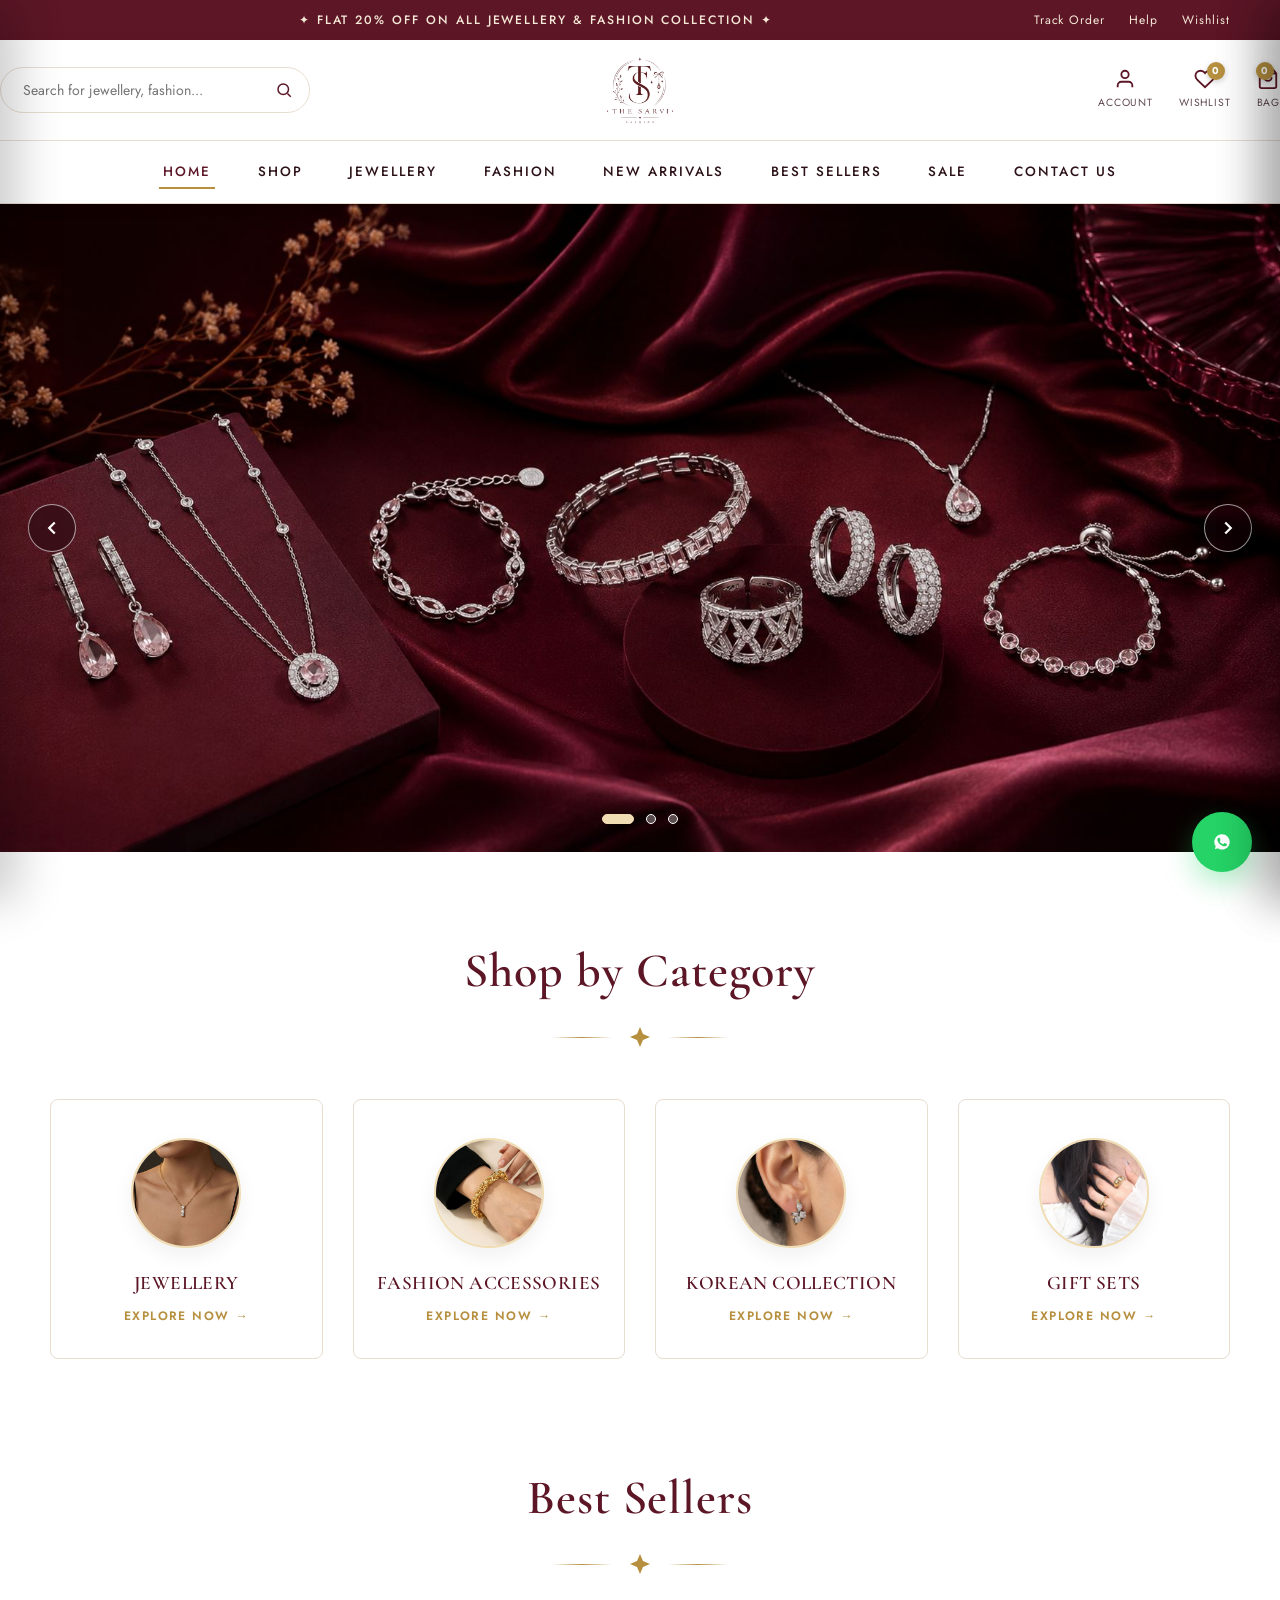
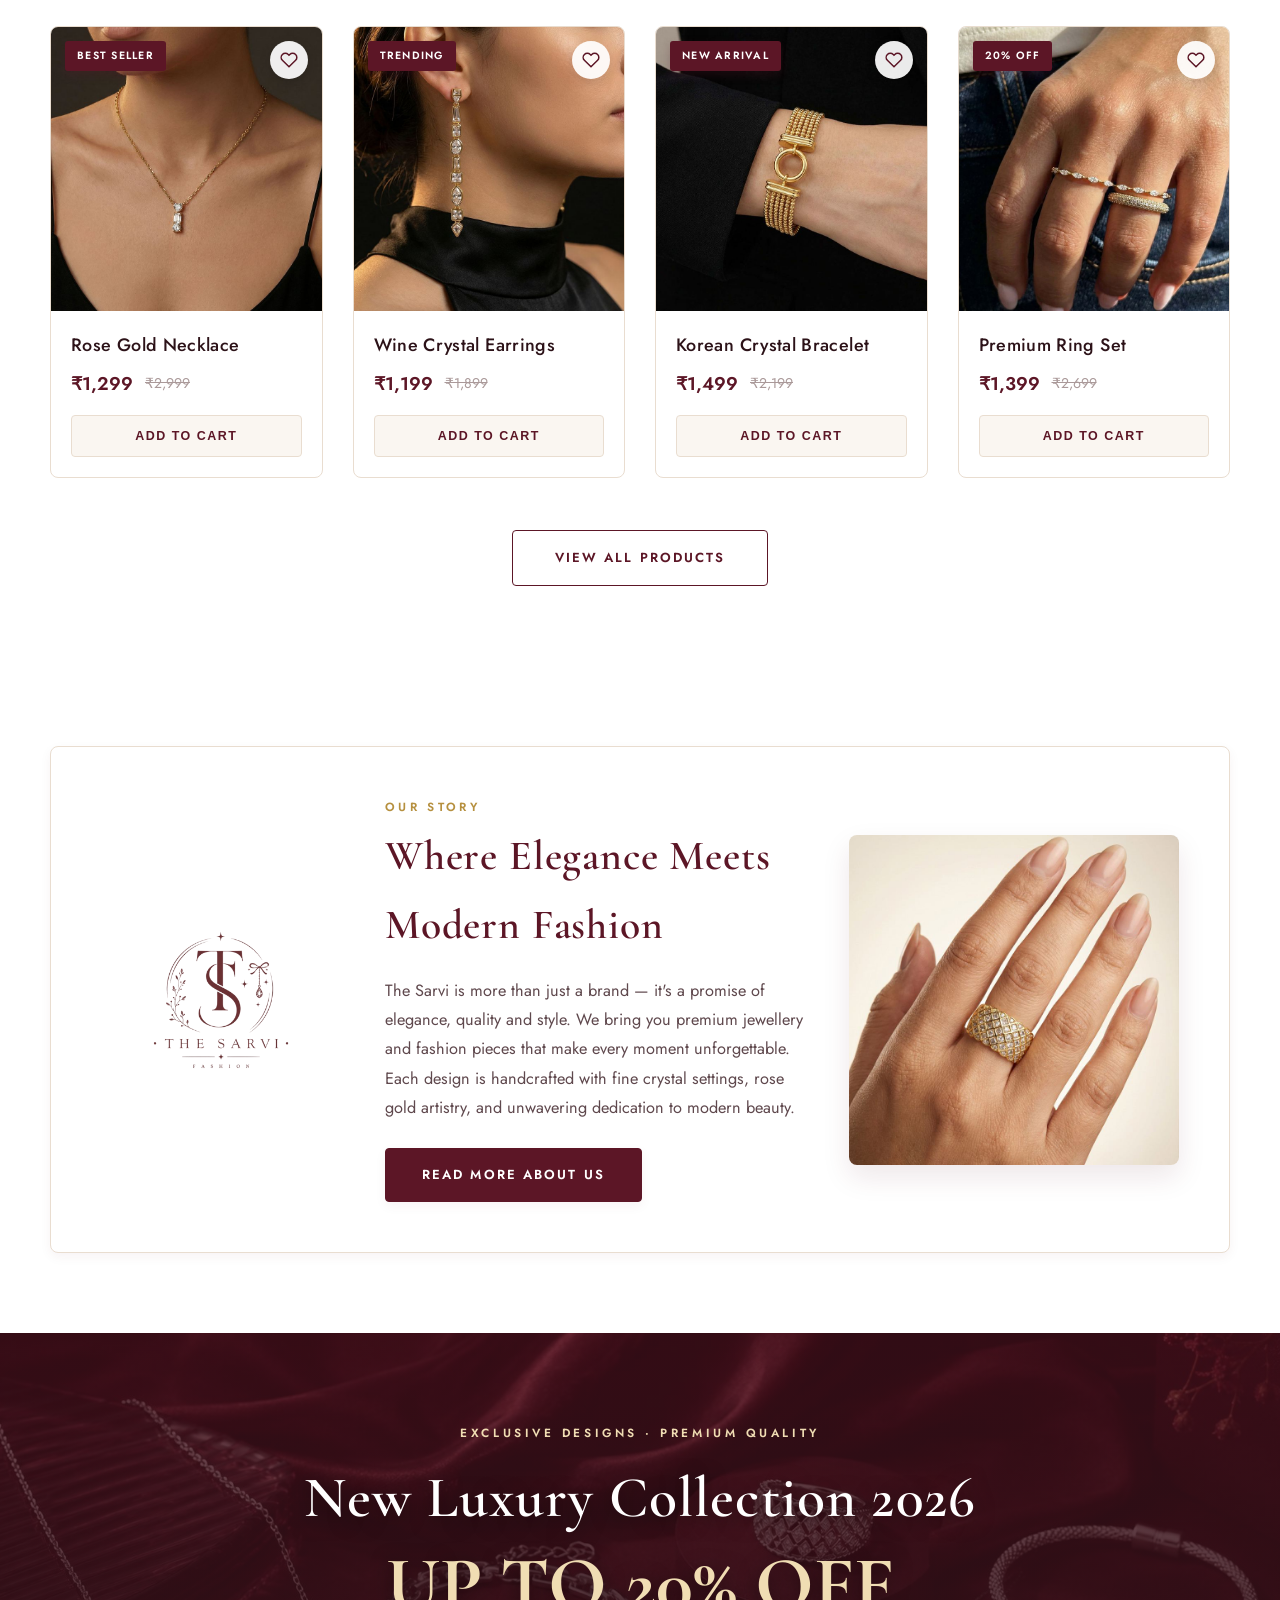
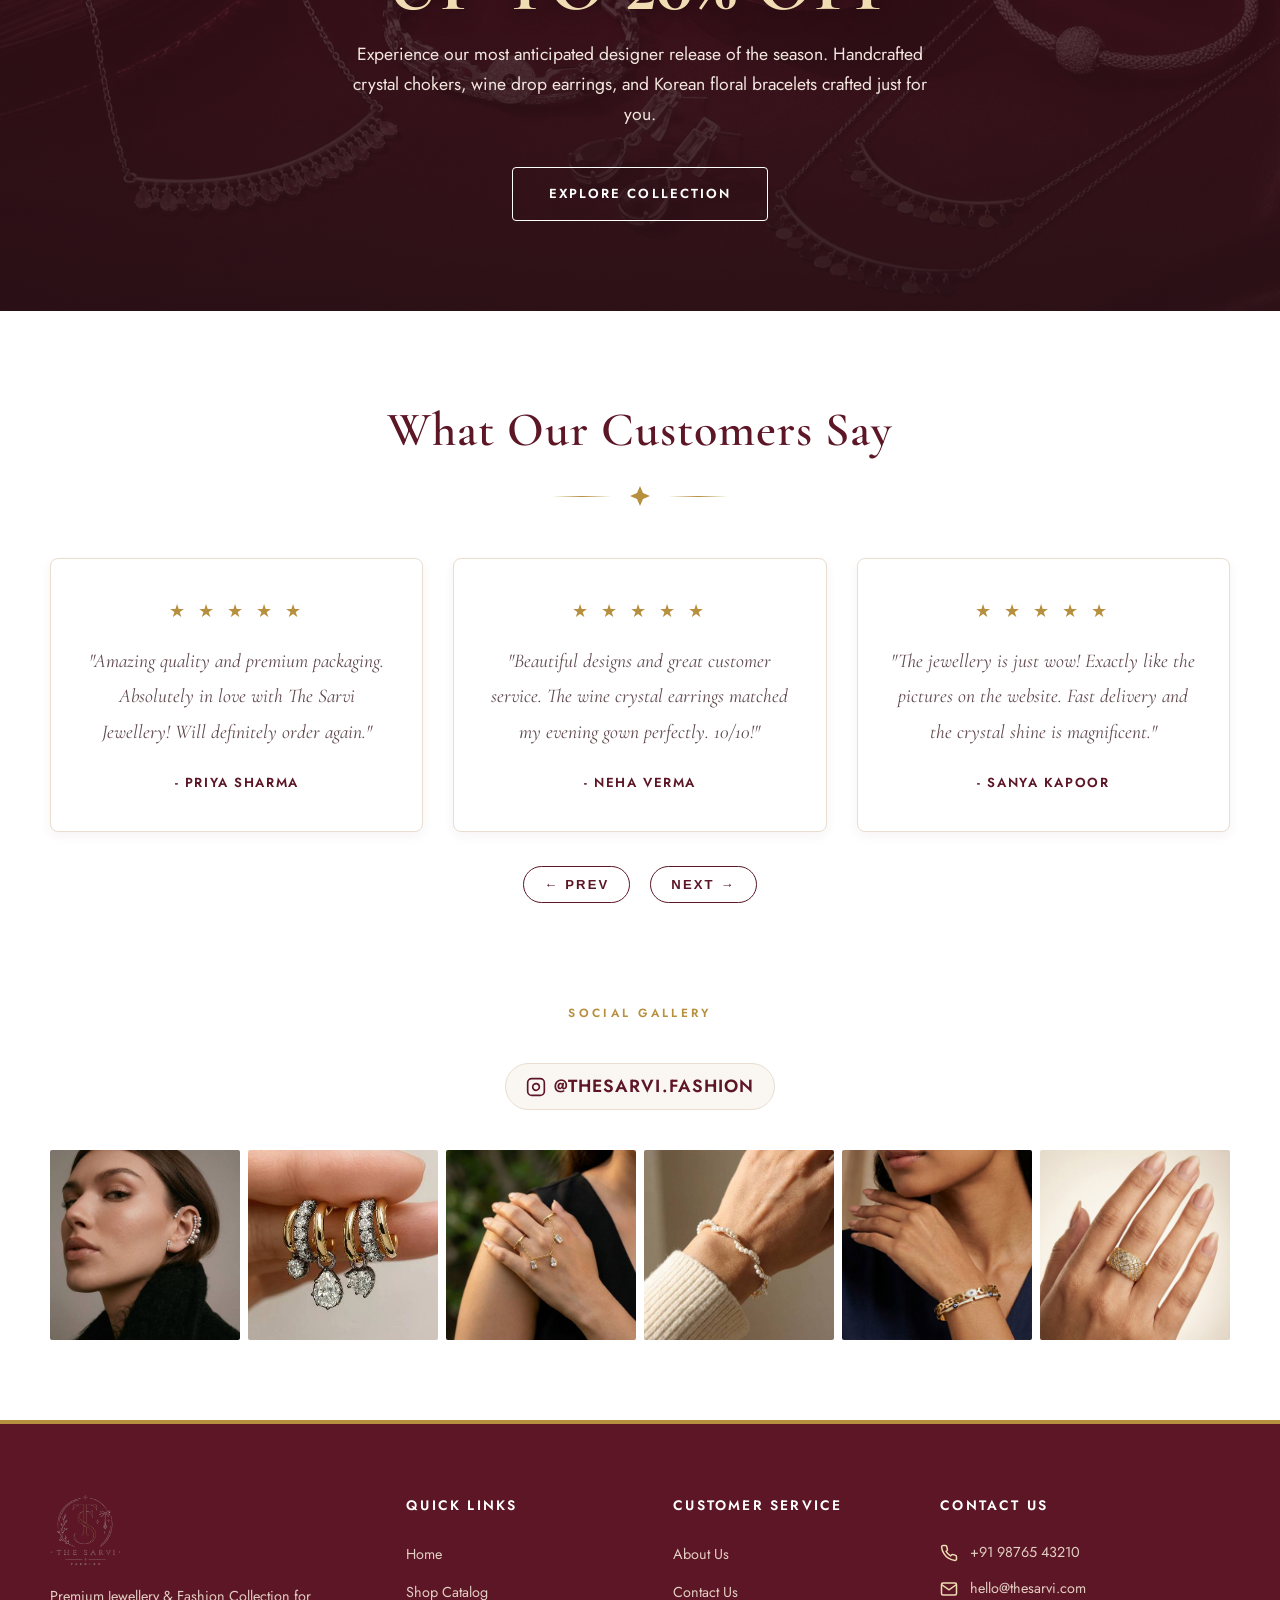
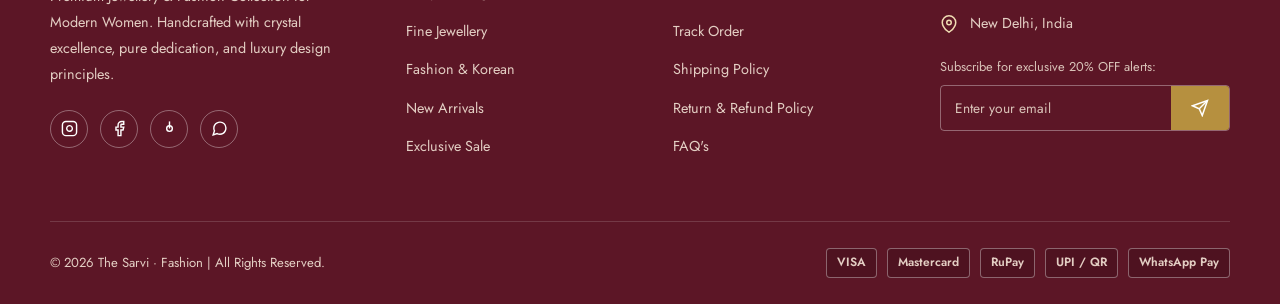
==== index.html @ d884e145 "Complete UI Design for The Sarvi" ====
<!DOCTYPE html>
<html lang="en">
<head>
    <meta charset="UTF-8">
    <meta name="viewport" content="width=device-width, initial-scale=1.0">
    <title>The Sarvi Fashion | Premium Jewellery &amp; Fashion Collection</title>
    <meta name="description" content="Discover The Sarvi's timeless collection of premium jewellery, Korean accessories, crystal earrings, and luxury fashion sets for modern women.">
    <!-- Google Fonts -->
    <link rel="preconnect" href="https://fonts.googleapis.com">
    <link rel="preconnect" href="https://fonts.gstatic.com" crossorigin>
    <link href="https://fonts.googleapis.com/css2?family=Cormorant+Garamond:ital,wght@0,400;0,500;0,600;0,700;1,500&family=Jost:wght@300;400;500;600;700&display=swap" rel="stylesheet">
    <!-- Core CSS -->
    <link rel="stylesheet" href="assets/css/style.css">
</head>
<body>

<!-- ===== Topbar ===== -->
<div class="topbar">
    <div class="container">
        <span class="topbar-msg">✦ Flat 20% Off on All Jewellery &amp; Fashion Collection ✦</span>
        <div class="topbar-links">
            <a href="contact.html">Track Order</a>
            <a href="contact.html">Help</a>
            <a href="javascript:void(0)" onclick="openWishlistDrawer()">Wishlist</a>
        </div>
    </div>
</div>

<!-- ===== Header ===== -->
<header class="site-header">
    <div class="container header-row">
        <!-- Search Box -->
        <div class="search-box">
            <input type="text" id="headerSearchInput" placeholder="Search for jewellery, fashion..." autocomplete="off">
            <button aria-label="search">
                <svg width="18" height="18" viewBox="0 0 24 24" fill="none" stroke="currentColor" stroke-width="2"><circle cx="11" cy="11" r="7"/><line x1="21" y1="21" x2="16.65" y2="16.65"/></svg>
            </button>
            <!-- Live Search Results Dropdown -->
            <div class="search-dropdown" id="searchDropdown"></div>
        </div>

        <!-- Brand Logo -->
        <a href="index.html" class="brand">
            <img src="assets/images/logo/brand-logo.png" alt="The Sarvi Fashion">
        </a>

        <!-- Header Actions -->
        <div class="header-actions">
            <a href="about.html" class="icon-link" title="My Account">
                <svg viewBox="0 0 24 24" fill="none" stroke="currentColor" stroke-width="2"><path d="M20 21v-2a4 4 0 0 0-4-4H8a4 4 0 0 0-4 4v2"/><circle cx="12" cy="7" r="4"/></svg>
                <span>Account</span>
            </a>
            <div class="icon-link" onclick="openWishlistDrawer()" title="View Wishlist">
                <svg viewBox="0 0 24 24" fill="none" stroke="currentColor" stroke-width="2"><path d="M20.8 4.6a5.5 5.5 0 0 0-7.8 0L12 5.6l-1-1a5.5 5.5 0 1 0-7.8 7.8l1 1L12 21l7.8-7.6 1-1a5.5 5.5 0 0 0 0-7.8z"/></svg>
                <span>Wishlist</span>
                <div class="badge" id="wishBadge">0</div>
            </div>
            <div class="icon-link" onclick="openCartDrawer()" title="View Shopping Bag">
                <svg viewBox="0 0 24 24" fill="none" stroke="currentColor" stroke-width="2"><path d="M6 2L3 6v14a2 2 0 0 0 2 2h14a2 2 0 0 0 2-2V6l-3-4z"/><line x1="3" y1="6" x2="21" y2="6"/><path d="M16 10a4 4 0 0 1-8 0"/></svg>
                <span>Bag</span>
                <div class="badge" id="cartBadge">0</div>
            </div>
            <button class="burger" id="burgerBtn" aria-label="Open Navigation">
                <span></span>
                <span></span>
                <span></span>
            </button>
        </div>
    </div>

    <!-- Main Navigation Bar (Clean Single-Pointer Links, No Dropdowns) -->
    <nav class="main-nav" id="mainNav">
        <div class="container">
            <a href="index.html" class="active">HOME</a>
            <a href="shop.html">SHOP</a>
            <a href="jewellery.html">JEWELLERY</a>
            <a href="fashion.html">FASHION</a>
            <a href="shop.html?badge=New">NEW ARRIVALS</a>
            <a href="#bestsellers">BEST SELLERS</a>
            <a href="shop.html?badge=Sale">SALE</a>
            <a href="contact.html">CONTACT US</a>
        </div>
    </nav>
</header>

<!-- ===== Hero Slider Section (100% Full Viewport Width Edge-to-Edge) ===== -->
<section class="hero full-width-section" id="heroSlider">
    <!-- Slide 1 -->
    <div class="hero-slide is-active" data-slide="0">
        <img src="assets/images/hero/hero-slide-1.jpg" alt="Timeless Elegance Collection">
    </div>
    <!-- Slide 2 -->
    <div class="hero-slide" data-slide="1">
        <img src="assets/images/hero/hero-slide-2.jpg" alt="New Luxury Jewellery 2026">
    </div>
    <!-- Slide 3 -->
    <div class="hero-slide" data-slide="2">
        <img src="assets/images/hero/hero-slide-3.jpg" alt="Flat 20% Off Festive Sale">
    </div>

    <!-- Dots Navigation -->
    <div class="hero-dots">
        <button aria-label="slide 1" class="is-active"></button>
        <button aria-label="slide 2"></button>
        <button aria-label="slide 3"></button>
    </div>

    <!-- Left / Right Arrows -->
    <div class="hero-arrows">
        <button id="heroPrev" aria-label="Previous Slide">
            <svg viewBox="0 0 24 24" fill="none" stroke="currentColor" stroke-width="2.5"><polyline points="15 18 9 12 15 6"/></svg>
        </button>
        <button id="heroNext" aria-label="Next Slide">
            <svg viewBox="0 0 24 24" fill="none" stroke="currentColor" stroke-width="2.5"><polyline points="9 18 15 12 9 6"/></svg>
        </button>
    </div>
</section>

<!-- ===== Shop by Category ===== -->
<section class="section" id="categories">
    <div class="container">
        <div class="section-head">
            <h2>Shop by Category</h2>
            <div class="divider-flourish">
                <span></span>
                <svg viewBox="0 0 24 24"><path d="M12 2L15 9L22 12L15 15L12 22L9 15L2 12L9 9L12 2Z"/></svg>
                <span></span>
            </div>
        </div>

        <div class="cat-grid">
            <a href="jewellery.html" class="cat-card">
                <div class="cat-icon"><img src="assets/images/categories/cat-jewellery.jpg" alt="Jewellery"></div>
                <h4>JEWELLERY</h4>
                <span>Explore Now &rarr;</span>
            </a>
            <a href="fashion.html" class="cat-card">
                <div class="cat-icon"><img src="assets/images/categories/cat-fashion.jpg" alt="Fashion Accessories"></div>
                <h4>FASHION ACCESSORIES</h4>
                <span>Explore Now &rarr;</span>
            </a>
            <a href="shop.html?category=korean" class="cat-card">
                <div class="cat-icon"><img src="assets/images/categories/cat-korean.jpg" alt="Korean Collection"></div>
                <h4>KOREAN COLLECTION</h4>
                <span>Explore Now &rarr;</span>
            </a>
            <a href="shop.html?category=giftsets" class="cat-card">
                <div class="cat-icon"><img src="assets/images/categories/cat-giftsets.jpg" alt="Gift Sets"></div>
                <h4>GIFT SETS</h4>
                <span>Explore Now &rarr;</span>
            </a>
        </div>
    </div>
</section>

<!-- ===== Best Sellers ===== -->
<section class="section" id="bestsellers" style="padding-top: 20px;">
    <div class="container">
        <div class="section-head">
            <h2>Best Sellers</h2>
            <div class="divider-flourish">
                <span></span>
                <svg viewBox="0 0 24 24"><path d="M12 2L15 9L22 12L15 15L12 22L9 15L2 12L9 9L12 2Z"/></svg>
                <span></span>
            </div>
        </div>

        <!-- Dynamic Product Grid loaded from products.js -->
        <div class="prod-grid" id="bestSellersGrid"></div>

        <div class="view-all-wrap">
            <a href="shop.html" class="btn btn-outline" style="padding: 16px 42px;">VIEW ALL PRODUCTS</a>
        </div>
    </div>
</section>

<!-- ===== Our Story Section ===== -->
<section class="section" id="story" style="background: var(--cream);">
    <div class="container">
        <div class="story-grid">
            <div class="story-logo">
                <img src="assets/images/logo/brand-logo.png" alt="TS The Sarvi Monogram">
            </div>
            <div class="story-content">
                <span class="eyebrow">Our Story</span>
                <h3>Where Elegance Meets Modern Fashion</h3>
                <p>
                    The Sarvi is more than just a brand &mdash; it's a promise of elegance, quality and style. We bring you premium jewellery and fashion pieces that make every moment unforgettable. Each design is handcrafted with fine crystal settings, rose gold artistry, and unwavering dedication to modern beauty.
                </p>
                <a href="about.html" class="btn btn-fill">READ MORE ABOUT US</a>
            </div>
            <div class="story-photo">
                <img src="assets/images/products/prod-pearl-drop-earrings.jpg" alt="Jewellery Craftsmanship">
            </div>
        </div>
    </div>
</section>

<!-- ===== Single Luxury Promo Banner (Full Viewport Width Edge-to-Edge) ===== -->
<section class="full-width-section promo-banner">
    <img class="bg-img" src="assets/images/banners/promo-luxury-banner.jpg" alt="Luxury Collection 2026 Banner">
    <div class="promo-content">
        <span class="eyebrow">EXCLUSIVE DESIGNS · PREMIUM QUALITY</span>
        <h2>New Luxury Collection 2026</h2>
        <div class="promo-off">UP TO 20% OFF</div>
        <p>Experience our most anticipated designer release of the season. Handcrafted crystal chokers, wine drop earrings, and Korean floral bracelets crafted just for you.</p>
        <a href="shop.html?badge=Luxury" class="btn btn-outline-white" style="margin-top:10px;">EXPLORE COLLECTION</a>
    </div>
</section>

<!-- ===== What Our Customers Say ===== -->
<section class="section" id="testimonials">
    <div class="container">
        <div class="section-head">
            <h2>What Our Customers Say</h2>
            <div class="divider-flourish">
                <span></span>
                <svg viewBox="0 0 24 24"><path d="M12 2L15 9L22 12L15 15L12 22L9 15L2 12L9 9L12 2Z"/></svg>
                <span></span>
            </div>
        </div>

        <div class="test-grid" id="testimonialCarousel">
            <div class="test-card">
                <div>
                    <div class="stars">&starf; &starf; &starf; &starf; &starf;</div>
                    <p>"Amazing quality and premium packaging. Absolutely in love with The Sarvi Jewellery! Will definitely order again."</p>
                </div>
                <span>- Priya Sharma</span>
            </div>
            <div class="test-card">
                <div>
                    <div class="stars">&starf; &starf; &starf; &starf; &starf;</div>
                    <p>"Beautiful designs and great customer service. The wine crystal earrings matched my evening gown perfectly. 10/10!"</p>
                </div>
                <span>- Neha Verma</span>
            </div>
            <div class="test-card">
                <div>
                    <div class="stars">&starf; &starf; &starf; &starf; &starf;</div>
                    <p>"The jewellery is just wow! Exactly like the pictures on the website. Fast delivery and the crystal shine is magnificent."</p>
                </div>
                <span>- Sanya Kapoor</span>
            </div>
        </div>

        <div style="display:flex; justify-content:center; gap:20px; margin-top:34px;">
            <button id="testPrev" class="btn btn-outline" style="padding:10px 20px; border-radius:50px;">&larr; Prev</button>
            <button id="testNext" class="btn btn-outline" style="padding:10px 20px; border-radius:50px;">Next &rarr;</button>
        </div>
    </div>
</section>

<!-- ===== Follow Us On Instagram ===== -->
<section class="section" id="instagram" style="padding-top:20px;">
    <div class="container">
        <div class="insta-head">
            <span class="eyebrow">SOCIAL GALLERY</span>
            <br>
            <a href="https://www.instagram.com/thesarvifashion?igsh=MXRlanlid2h0bGUwcg==" target="_blank" rel="noopener" class="insta-handle">
                <svg width="20" height="20" viewBox="0 0 24 24" fill="none" stroke="currentColor" stroke-width="2"><rect x="2" y="2" width="20" height="20" rx="5" ry="5"/><path d="M16 11.37A4 4 0 1 1 12.63 8 4 4 0 0 1 16 11.37z"/><line x1="17.5" y1="6.5" x2="17.51" y2="6.5"/></svg>
                @THESARVI.FASHION
            </a>
        </div>

        <div class="insta-grid">
            <a href="https://www.instagram.com/thesarvifashion" target="_blank" rel="noopener">
                <img src="assets/images/instagram/insta-1.jpg" alt="Instagram Post 1">
                <span class="insta-ico"><svg viewBox="0 0 24 24" fill="none" stroke="currentColor" stroke-width="2"><rect x="2" y="2" width="20" height="20" rx="5"/><circle cx="12" cy="12" r="4"/></svg></span>
            </a>
            <a href="https://www.instagram.com/thesarvifashion" target="_blank" rel="noopener">
                <img src="assets/images/instagram/insta-2.jpg" alt="Instagram Post 2">
                <span class="insta-ico"><svg viewBox="0 0 24 24" fill="none" stroke="currentColor" stroke-width="2"><rect x="2" y="2" width="20" height="20" rx="5"/><circle cx="12" cy="12" r="4"/></svg></span>
            </a>
            <a href="https://www.instagram.com/thesarvifashion" target="_blank" rel="noopener">
                <img src="assets/images/instagram/insta-3.jpg" alt="Instagram Post 3">
                <span class="insta-ico"><svg viewBox="0 0 24 24" fill="none" stroke="currentColor" stroke-width="2"><rect x="2" y="2" width="20" height="20" rx="5"/><circle cx="12" cy="12" r="4"/></svg></span>
            </a>
            <a href="https://www.instagram.com/thesarvifashion" target="_blank" rel="noopener">
                <img src="assets/images/instagram/insta-4.jpg" alt="Instagram Post 4">
                <span class="insta-ico"><svg viewBox="0 0 24 24" fill="none" stroke="currentColor" stroke-width="2"><rect x="2" y="2" width="20" height="20" rx="5"/><circle cx="12" cy="12" r="4"/></svg></span>
            </a>
            <a href="https://www.instagram.com/thesarvifashion" target="_blank" rel="noopener">
                <img src="assets/images/instagram/insta-5.jpg" alt="Instagram Post 5">
                <span class="insta-ico"><svg viewBox="0 0 24 24" fill="none" stroke="currentColor" stroke-width="2"><rect x="2" y="2" width="20" height="20" rx="5"/><circle cx="12" cy="12" r="4"/></svg></span>
            </a>
            <a href="https://www.instagram.com/thesarvifashion" target="_blank" rel="noopener">
                <img src="assets/images/instagram/insta-6.jpg" alt="Instagram Post 6">
                <span class="insta-ico"><svg viewBox="0 0 24 24" fill="none" stroke="currentColor" stroke-width="2"><rect x="2" y="2" width="20" height="20" rx="5"/><circle cx="12" cy="12" r="4"/></svg></span>
            </a>
        </div>
    </div>
</section>

<!-- ===== Footer ===== -->
<footer id="footer">
    <div class="container">
        <div class="foot-grid">
            <!-- Col 1: Brand Info -->
            <div class="foot-brand">
                <img src="assets/images/logo/footer-logo.png" alt="The Sarvi Fashion">
                <p>Premium Jewellery &amp; Fashion Collection for Modern Women. Handcrafted with crystal excellence, pure dedication, and luxury design principles.</p>
                <div class="foot-social">
                    <a href="https://www.instagram.com/thesarvifashion" target="_blank" rel="noopener" aria-label="Instagram">
                        <svg viewBox="0 0 24 24" fill="none" stroke="currentColor" stroke-width="2"><rect x="2" y="2" width="20" height="20" rx="5"/><path d="M16 11.37A4 4 0 1 1 12.63 8 4 4 0 0 1 16 11.37z"/><line x1="17.5" y1="6.5" x2="17.51" y2="6.5"/></svg>
                    </a>
                    <a href="#" target="_blank" rel="noopener" aria-label="Facebook">
                        <svg viewBox="0 0 24 24" fill="none" stroke="currentColor" stroke-width="2"><path d="M18 2h-3a5 5 0 0 0-5 5v3H7v4h3v8h4v-8h3l1-4h-4V7a1 1 0 0 1 1-1h3z"/></svg>
                    </a>
                    <a href="#" target="_blank" rel="noopener" aria-label="Pinterest">
                        <svg viewBox="0 0 24 24" fill="none" stroke="currentColor" stroke-width="2"><path d="M8 12a4 4 0 1 0 8 0 4 4 0 1 0-8 0"/><line x1="12" y1="2" x2="12" y2="12"/></svg>
                    </a>
                    <a href="https://api.whatsapp.com/send?phone=919876543210" target="_blank" rel="noopener" aria-label="WhatsApp">
                        <svg viewBox="0 0 24 24" fill="none" stroke="currentColor" stroke-width="2"><path d="M21 11.5a8.38 8.38 0 0 1-.9 3.8 8.5 8.5 0 0 1-7.6 4.7 8.38 8.38 0 0 1-3.8-.9L3 21l1.9-5.7a8.38 8.38 0 0 1-.9-3.8 8.5 8.5 0 0 1 4.7-7.6 8.38 8.38 0 0 1 3.8-.9h.5a8.48 8.48 0 0 1 8 8v.5z"/></svg>
                    </a>
                </div>
            </div>

            <!-- Col 2: Quick Links -->
            <div>
                <h5>QUICK LINKS</h5>
                <ul>
                    <li><a href="index.html">Home</a></li>
                    <li><a href="shop.html">Shop Catalog</a></li>
                    <li><a href="jewellery.html">Fine Jewellery</a></li>
                    <li><a href="fashion.html">Fashion &amp; Korean</a></li>
                    <li><a href="shop.html?badge=New">New Arrivals</a></li>
                    <li><a href="shop.html?badge=Sale">Exclusive Sale</a></li>
                </ul>
            </div>

            <!-- Col 3: Customer Service -->
            <div>
                <h5>CUSTOMER SERVICE</h5>
                <ul>
                    <li><a href="about.html">About Us</a></li>
                    <li><a href="contact.html">Contact Us</a></li>
                    <li><a href="contact.html#track">Track Order</a></li>
                    <li><a href="contact.html#shipping">Shipping Policy</a></li>
                    <li><a href="contact.html#returns">Return &amp; Refund Policy</a></li>
                    <li><a href="contact.html#faq">FAQ's</a></li>
                </ul>
            </div>

            <!-- Col 4: Contact Us & Newsletter -->
            <div>
                <h5>CONTACT US</h5>
                <ul class="foot-contact">
                    <li>
                        <svg viewBox="0 0 24 24" fill="none" stroke="currentColor" stroke-width="2"><path d="M22 16.92v3a2 2 0 0 1-2.18 2 19.79 19.79 0 0 1-8.63-3.07 19.5 19.5 0 0 1-6-6 19.79 19.79 0 0 1-3.07-8.67A2 2 0 0 1 4.11 2h3a2 2 0 0 1 2 1.72 12.84 12.84 0 0 0 .7 2.81 2 2 0 0 1-.45 2.11L8.09 9.91a16 16 0 0 0 6 6l1.27-1.27a2 2 0 0 1 2.11-.45 12.84 12.84 0 0 0 2.81.7A2 2 0 0 1 22 16.92z"/></svg>
                        <a href="tel:+919876543210">+91 98765 43210</a>
                    </li>
                    <li>
                        <svg viewBox="0 0 24 24" fill="none" stroke="currentColor" stroke-width="2"><path d="M4 4h16c1.1 0 2 .9 2 2v12c0 1.1-.9 2-2 2H4c-1.1 0-2-.9-2-2V6c0-1.1.9-2 2-2z"/><polyline points="22,6 12,13 2,6"/></svg>
                        <a href="mailto:hello@thesarvi.com">hello@thesarvi.com</a>
                    </li>
                    <li>
                        <svg viewBox="0 0 24 24" fill="none" stroke="currentColor" stroke-width="2"><path d="M21 10c0 7-9 13-9 13s-9-6-9-13a9 9 0 0 1 18 0z"/><circle cx="12" cy="10" r="3"/></svg>
                        <span>New Delhi, India</span>
                    </li>
                </ul>

                <div class="foot-news">
                    <p style="font-size:0.8rem; color:#d9c3b8; margin-bottom:8px;">Subscribe for exclusive 20% OFF alerts:</p>
                    <form onsubmit="event.preventDefault(); showToast('Thank you for subscribing! Check your email for welcome coupon.'); this.reset();">
                        <input type="email" placeholder="Enter your email" required>
                        <button type="submit" aria-label="Subscribe">
                            <svg viewBox="0 0 24 24" fill="none" stroke="currentColor" stroke-width="2"><line x1="22" y1="2" x2="11" y2="13"/><polygon points="22 2 15 22 11 13 2 9 22 2"/></svg>
                        </button>
                    </form>
                </div>
            </div>
        </div>

        <div class="foot-bottom">
            <div>&copy; 2026 The Sarvi · Fashion | All Rights Reserved.</div>
            <div class="pay-icons">
                <span>VISA</span>
                <span>Mastercard</span>
                <span>RuPay</span>
                <span>UPI / QR</span>
                <span>WhatsApp Pay</span>
            </div>
        </div>
    </div>
</footer>

<!-- ===== Floating WhatsApp Order Button ===== -->
<a href="https://api.whatsapp.com/send?phone=919876543210&text=Hello%20The%20Sarvi%20Fashion!%20I%20would%20like%20to%20inquire%20about%20your%20latest%20jewellery%20collection." target="_blank" rel="noopener" class="whatsapp-float" id="whatsappFloat" aria-label="Chat on WhatsApp">
    <svg viewBox="0 0 24 24"><path d="M12.031 6.172c-3.181 0-5.767 2.586-5.768 5.766-.001 1.298.38 2.27 1.019 3.287l-.582 2.128 2.182-.573c.978.58 1.911.928 3.145.929 3.178 0 5.767-2.587 5.768-5.766.001-3.187-2.575-5.77-5.764-5.771zm3.392 8.244c-.144.405-.837.774-1.17.824-.299.045-.677.063-1.092-.069-.252-.08-.575-.187-.988-.365-1.739-.751-2.874-2.502-2.961-2.617-.087-.116-.708-.94-.708-1.793s.448-1.273.607-1.446c.159-.173.346-.217.462-.217l.332.006c.106.005.249-.04.39.298.144.347.491 1.2.534 1.287.043.087.072.188.014.304-.058.116-.087.188-.173.289l-.26.304c-.087.086-.177.18-.076.354.101.174.449.741.964 1.201.662.591 1.221.774 1.394.86s.28.072.386-.058c.106-.13.462-.538.586-.723.124-.185.248-.154.414-.092.166.062 1.05.495 1.23.583.18.088.301.131.344.204.043.072.043.419-.101.824z"/></svg>
    <span class="whatsapp-tooltip">💬 Order / Chat via WhatsApp</span>
</a>

<!-- ===== Slide-Over Drawer Overlay ===== -->
<div class="drawer-overlay" id="drawerOverlay"></div>

<!-- ===== Dedicated Side-Drawer Mobile Navigation ===== -->
<div class="mobile-nav-drawer" id="mobileNavDrawer">
    <div class="mobile-nav-head">
        <img src="assets/images/logo/brand-logo.png" alt="The Sarvi Fashion">
        <button class="drawer-close" id="mobileNavClose" aria-label="Close Menu">&times;</button>
    </div>
    <div class="mobile-nav-body">
        <div class="mobile-nav-links">
            <a href="index.html" class="active">HOME <span>&rarr;</span></a>
            <a href="shop.html">SHOP CATALOG <span>&rarr;</span></a>
            <a href="jewellery.html">FINE JEWELLERY <span>&rarr;</span></a>
            <a href="fashion.html">FASHION &amp; KOREAN <span>&rarr;</span></a>
            <a href="shop.html?badge=New">NEW ARRIVALS <span>&rarr;</span></a>
            <a href="shop.html?badge=Best%20Seller">BEST SELLERS <span>&rarr;</span></a>
            <a href="shop.html?badge=Sale">EXCLUSIVE SALE <span>&rarr;</span></a>
            <a href="about.html">OUR STORY <span>&rarr;</span></a>
            <a href="contact.html">CONTACT &amp; SUPPORT <span>&rarr;</span></a>
        </div>
    </div>
    <div class="mobile-nav-foot">
        <a href="https://api.whatsapp.com/send?phone=919876543210" target="_blank" rel="noopener" class="btn btn-fill" style="width:100%; padding:14px; font-size:0.78rem;">
            📱 CHAT ON WHATSAPP
        </a>
    </div>
</div>

<!-- ===== Shopping Cart Drawer ===== -->
<div class="drawer" id="cartDrawer">
    <div class="drawer-head">
        <h3>Shopping Bag</h3>
        <button class="drawer-close" onclick="closeDrawers()" aria-label="Close Bag">
            <svg viewBox="0 0 24 24" fill="none" stroke="currentColor" stroke-width="2"><line x1="18" y1="6" x2="6" y2="18"/><line x1="6" y1="6" x2="18" y2="18"/></svg>
        </button>
    </div>
    <div class="drawer-body" id="cartDrawerBody">
        <div class="drawer-empty">Loading your bag...</div>
    </div>
    <div class="drawer-foot">
        <div class="drawer-total">
            <span>Estimated Total:</span>
            <span id="cartTotalAmount">₹0</span>
        </div>
        <button class="btn btn-fill" style="width:100%; padding: 15px;" onclick="proceedToWhatsAppCheckout()">
            PROCEED TO CHECKOUT &rarr;
        </button>
        <div style="text-align:center; font-size:0.75rem; color:var(--ink-soft); margin-top:10px;">
            ✦ Free Insured Shipping &amp; Instant WhatsApp Confirmation
        </div>
    </div>
</div>

<!-- ===== Wishlist Drawer ===== -->
<div class="drawer" id="wishlistDrawer">
    <div class="drawer-head">
        <h3>Saved Wishlist ❤️</h3>
        <button class="drawer-close" onclick="closeDrawers()" aria-label="Close Wishlist">
            <svg viewBox="0 0 24 24" fill="none" stroke="currentColor" stroke-width="2"><line x1="18" y1="6" x2="6" y2="18"/><line x1="6" y1="6" x2="18" y2="18"/></svg>
        </button>
    </div>
    <div class="drawer-body" id="wishlistDrawerBody">
        <div class="drawer-empty">Your wishlist is empty.</div>
    </div>
    <div class="drawer-foot">
        <a href="shop.html" class="btn btn-outline" style="width:100%; padding:14px; text-align:center;" onclick="closeDrawers()">
            EXPLORE FULL CATALOG
        </a>
    </div>
</div>

<!-- ===== Instant Checkout Modal (WhatsApp + Google Sheets) ===== -->
<div class="modal-overlay" id="checkoutModal">
    <div class="modal-content">
        <button class="modal-close" onclick="closeModals()" aria-label="Close">&times;</button>
        <h3 style="font-size:1.6rem; margin-bottom:6px;">Instant Express Checkout</h3>
        <p style="font-size:0.9rem; color:var(--ink-soft); margin-bottom:20px;">Complete your details below. Clicking order will launch WhatsApp with your formatted invoice &amp; sync your order data instantly!</p>

        <form onsubmit="submitWhatsAppOrder(event)">
            <div style="margin-bottom:14px;">
                <label style="display:block; font-size:0.85rem; font-weight:600; margin-bottom:4px;">Full Name *</label>
                <input type="text" id="custName" required placeholder="Enter your full name" style="width:100%; padding:12px; border:1px solid var(--line); border-radius:3px; font-family:'Jost',sans-serif;">
            </div>

            <div style="margin-bottom:14px;">
                <label style="display:block; font-size:0.85rem; font-weight:600; margin-bottom:4px;">Phone Number (WhatsApp) *</label>
                <input type="tel" id="custPhone" required placeholder="e.g. +91 98765 43210" style="width:100%; padding:12px; border:1px solid var(--line); border-radius:3px; font-family:'Jost',sans-serif;">
            </div>

            <div style="margin-bottom:14px;">
                <label style="display:block; font-size:0.85rem; font-weight:600; margin-bottom:4px;">Complete Delivery Address *</label>
                <textarea id="custAddress" rows="3" required placeholder="House No, Street, Landmark, City, State, PIN Code" style="width:100%; padding:12px; border:1px solid var(--line); border-radius:3px; font-family:'Jost',sans-serif; resize:vertical;"></textarea>
            </div>

            <div style="margin-bottom:16px;">
                <label style="display:block; font-size:0.85rem; font-weight:600; margin-bottom:8px;">Select Payment Method *</label>
                <div style="display:grid; grid-template-columns:repeat(3, 1fr); gap:10px;">
                    <label style="border:1px solid var(--line); padding:10px; border-radius:3px; cursor:pointer; font-size:0.82rem; display:flex; align-items:center; gap:6px;">
                        <input type="radio" name="paymentMethod" value="UPI / QR Scan" checked>
                        <span>UPI / QR Scan</span>
                    </label>
                    <label style="border:1px solid var(--line); padding:10px; border-radius:3px; cursor:pointer; font-size:0.82rem; display:flex; align-items:center; gap:6px;">
                        <input type="radio" name="paymentMethod" value="Cash on Delivery (COD)">
                        <span>COD Delivery</span>
                    </label>
                    <label style="border:1px solid var(--line); padding:10px; border-radius:3px; cursor:pointer; font-size:0.82rem; display:flex; align-items:center; gap:6px;">
                        <input type="radio" name="paymentMethod" value="WhatsApp Pay Link">
                        <span>WhatsApp Pay</span>
                    </label>
                </div>
            </div>

            <div style="margin-bottom:16px;">
                <label style="display:block; font-size:0.85rem; font-weight:600; margin-bottom:4px;">Special Instructions (Optional)</label>
                <input type="text" id="custNotes" placeholder="e.g. Gift wrap required, please deliver by Friday" style="width:100%; padding:12px; border:1px solid var(--line); border-radius:3px; font-family:'Jost',sans-serif;">
            </div>

            <!-- Order Summary Box -->
            <div style="background:var(--cream-2); border:1px solid var(--line); padding:16px; border-radius:3px; margin-bottom:20px;" id="modalOrderSummary"></div>

            <div style="display:flex; gap:12px;">
                <button type="button" class="btn btn-outline" style="flex:1;" onclick="openUPIScanModal()">
                    📱 SCAN &amp; PAY UPI QR
                </button>
                <button type="submit" class="btn btn-fill" style="flex:1.5;">
                    CONFIRM &amp; ORDER ON WHATSAPP &rarr;
                </button>
            </div>
        </form>
    </div>
</div>

<!-- ===== UPI QR Code Scan Modal ===== -->
<div class="modal-overlay" id="upiScanModal">
    <div class="modal-content" style="max-width:420px; text-align:center;">
        <button class="modal-close" onclick="document.getElementById('upiScanModal').classList.remove('is-open')" aria-label="Close">&times;</button>
        <h3 style="font-size:1.5rem; margin-bottom:6px;">Direct UPI QR Payment</h3>
        <p style="font-size:0.88rem; color:var(--ink-soft); margin-bottom:18px;">Scan with GPay, PhonePe, Paytm, or any BHIM UPI App</p>

        <div style="background:#fff; border:2px dashed var(--gold); padding:20px; border-radius:8px; display:inline-block; margin-bottom:16px;">
            <!-- Simulated QR Code graphic using stylized borders / svg -->
            <svg width="180" height="180" viewBox="0 0 100 100" fill="none" stroke="var(--ink)" stroke-width="4">
                <rect x="10" y="10" width="30" height="30" rx="3"/><rect x="18" y="18" width="14" height="14" fill="var(--maroon-deep)"/>
                <rect x="60" y="10" width="30" height="30" rx="3"/><rect x="68" y="18" width="14" height="14" fill="var(--maroon-deep)"/>
                <rect x="10" y="60" width="30" height="30" rx="3"/><rect x="18" y="68" width="14" height="14" fill="var(--maroon-deep)"/>
                <path d="M50 15v70M15 50h70M60 60h15v15H60zM75 75h15v15H75z" stroke="var(--gold)"/>
            </svg>
            <div style="font-weight:700; color:var(--maroon-deep); margin-top:8px; font-size:1.1rem;" id="upiModalAmount">Payable: ₹0</div>
            <div style="font-size:0.78rem; color:var(--ink-soft); margin-top:4px;">UPI ID: <b>thesarvi@upi</b></div>
        </div>

        <div style="margin-bottom:16px; text-align:left;">
            <label style="display:block; font-size:0.82rem; font-weight:600; margin-bottom:4px;">Enter Transaction / UTR Ref Number:</label>
            <input type="text" placeholder="12-digit UTR No (e.g. 419283748291)" style="width:100%; padding:10px; border:1px solid var(--line); border-radius:3px;">
        </div>

        <button type="button" class="btn btn-fill" style="width:100%;" onclick="document.getElementById('upiScanModal').classList.remove('is-open'); showToast('Transaction Verified! Please confirm order via WhatsApp.');">
            VERIFY PAYMENT &amp; CONTINUE &rarr;
        </button>
    </div>
</div>

<!-- Core Scripts -->
<script src="assets/js/products.js"></script>
<script src="assets/js/main.js"></script>
</body>
</html>
---- assets/css/style.css ----
/* ==========================================================================
   THE SARVI · FASHION - CORE DESIGN SYSTEM & STYLESHEET
   Exact Client Mockup Match, Full-Width Sections, Soft Micro-Animations
   ========================================================================== */

:root {
    --maroon-deep: #5c1626;
    --maroon: #7a1f34;
    --maroon-light: #942940;
    --maroon-soft: #f4eaec;
    --gold: #b6903f;
    --gold-light: #f0ddb3;
    --gold-bright: #d4af37;
    --cream: #ffffff;
    --cream-2: #faf6f1;
    --cream-3: #f5ebe1;
    --ink: #2c1218;
    --ink-soft: #5f484d;
    --line: #e9ddd0;
    --radius: 4px;
    --radius-lg: 8px;
    --shadow-sm: 0 4px 12px rgba(92, 22, 38, 0.05);
    --shadow-md: 0 12px 28px rgba(92, 22, 38, 0.10);
    --shadow-lg: 0 22px 48px rgba(92, 22, 38, 0.16);
    --transition: all 0.4s cubic-bezier(0.25, 1, 0.5, 1);
    --transition-fast: all 0.25s cubic-bezier(0.25, 0.8, 0.25, 1);
}

* {
    box-sizing: border-box;
    margin: 0;
    padding: 0;
}

html {
    scroll-behavior: smooth;
    font-size: 16px;
}

body {
    font-family: 'Jost', -apple-system, BlinkMacSystemFont, "Segoe UI", Roboto, sans-serif;
    color: var(--ink);
    background: var(--cream);
    -webkit-font-smoothing: antialiased;
    overflow-x: hidden;
    line-height: 1.65;
}

img {
    max-width: 100%;
    height: auto;
    display: block;
}

a {
    text-decoration: none;
    color: inherit;
    transition: var(--transition-fast);
}

ul {
    list-style: none;
}

h1, h2, h3, h4, h5 {
    font-family: 'Cormorant Garamond', serif;
    font-weight: 600;
    color: var(--maroon-deep);
    letter-spacing: 0.02em;
}

.eyebrow {
    font-family: 'Jost', sans-serif;
    font-size: 0.74rem;
    letter-spacing: 0.28em;
    text-transform: uppercase;
    color: var(--gold);
    font-weight: 600;
    display: block;
    margin-bottom: 6px;
}

.container {
    max-width: 1320px;
    margin: 0 auto;
    padding: 0 clamp(16px, 4vw, 50px);
}

/* ==========================================================================
   Full-Width Utility Classes (Spans 100% viewport width from inside container)
   ========================================================================== */
.full-width-section {
    width: 100vw;
    position: relative;
    left: 50%;
    right: 50%;
    margin-left: -50vw;
    margin-right: -50vw;
    overflow: hidden;
}

/* ==========================================================================
   Buttons with Soft Glow & Hover Elevations
   ========================================================================== */
.btn {
    display: inline-flex;
    align-items: center;
    justify-content: center;
    gap: 10px;
    padding: 15px 36px;
    font-size: 0.82rem;
    letter-spacing: 0.16em;
    text-transform: uppercase;
    font-weight: 600;
    border: 1px solid var(--maroon-deep);
    border-radius: var(--radius);
    transition: var(--transition);
    cursor: pointer;
    white-space: nowrap;
    position: relative;
    overflow: hidden;
}

.btn-fill {
    background: var(--maroon-deep);
    color: #fff;
    box-shadow: var(--shadow-sm);
}

.btn-fill:hover {
    background: var(--maroon);
    border-color: var(--maroon);
    transform: translateY(-3px);
    box-shadow: 0 14px 28px rgba(92, 22, 38, 0.25);
}

.btn-outline {
    background: transparent;
    color: var(--maroon-deep);
}

.btn-outline:hover {
    background: var(--maroon-deep);
    color: #fff;
    transform: translateY(-3px);
    box-shadow: var(--shadow-md);
}

.btn-outline-white {
    border-color: #fff;
    color: #fff;
}

.btn-outline-white:hover {
    background: #fff;
    color: var(--maroon-deep);
    transform: translateY(-3px);
    box-shadow: 0 14px 28px rgba(0, 0, 0, 0.3);
}

/* ==========================================================================
   SVG & Decorative Flourish Section Dividers (Exact Match)
   ========================================================================== */
.divider-flourish {
    display: flex;
    align-items: center;
    justify-content: center;
    gap: 16px;
    margin: 14px auto 8px;
}

.divider-flourish span {
    width: 60px;
    height: 1px;
    background: linear-gradient(90deg, transparent, var(--gold), transparent);
    display: block;
}

.divider-flourish svg {
    width: 24px;
    height: 24px;
    fill: var(--gold);
}

/* ==========================================================================
   1. Topbar
   ========================================================================== */
.topbar {
    background: var(--maroon-deep);
    color: #f6e9d8;
    font-size: 0.76rem;
    letter-spacing: 0.08em;
    font-weight: 400;
}

.topbar .container {
    display: flex;
    align-items: center;
    justify-content: space-between;
    padding-top: 10px;
    padding-bottom: 10px;
    flex-wrap: wrap;
    gap: 12px;
}

.topbar-msg {
    text-transform: uppercase;
    letter-spacing: 0.16em;
    font-weight: 500;
    margin: 0 auto;
    text-align: center;
}

.topbar-links {
    display: flex;
    gap: 24px;
}

.topbar-links a:hover {
    color: var(--gold-light);
}

/* ==========================================================================
   2. Header & Clean Single-Pointer Navigation (NO DROPDOWNS)
   ========================================================================== */
header.site-header {
    position: sticky;
    top: 0;
    z-index: 200;
    background: rgba(255, 255, 255, 0.98);
    backdrop-filter: blur(12px);
    -webkit-backdrop-filter: blur(12px);
    border-bottom: 1px solid var(--line);
    box-shadow: 0 4px 20px rgba(0, 0, 0, 0.03);
    transition: var(--transition-fast);
}

header.site-header.scrolled {
    background: #ffffff;
    box-shadow: 0 8px 30px rgba(92, 22, 38, 0.08);
}

.header-row {
    display: grid;
    grid-template-columns: 1fr auto 1fr;
    align-items: center;
    gap: 20px;
    padding: 16px 0;
}

.search-box {
    display: flex;
    align-items: center;
    border: 1px solid var(--line);
    border-radius: 50px;
    background: #fff;
    max-width: 310px;
    padding: 4px 16px;
    position: relative;
    transition: var(--transition-fast);
}

.search-box:focus-within {
    border-color: var(--gold);
    box-shadow: 0 0 0 3px rgba(182, 144, 63, 0.12);
}

.search-box input {
    border: none;
    outline: none;
    padding: 8px 6px;
    font-size: 0.88rem;
    width: 100%;
    font-family: 'Jost', sans-serif;
    background: transparent;
    color: var(--ink);
}

.search-box button {
    border: none;
    background: transparent;
    cursor: pointer;
    color: var(--maroon-deep);
    display: flex;
    align-items: center;
}

/* Search Dropdown Results */
.search-dropdown {
    position: absolute;
    top: calc(100% + 10px);
    left: 0;
    width: 100%;
    min-width: 320px;
    background: #fff;
    border: 1px solid var(--line);
    border-radius: var(--radius-lg);
    box-shadow: var(--shadow-lg);
    opacity: 0;
    pointer-events: none;
    transform: translateY(10px);
    transition: var(--transition-fast);
    z-index: 210;
    max-height: 400px;
    overflow-y: auto;
}

.search-dropdown.is-active {
    opacity: 1;
    pointer-events: auto;
    transform: translateY(0);
}

.search-item {
    display: flex;
    align-items: center;
    gap: 14px;
    padding: 12px 16px;
    border-bottom: 1px solid var(--line);
    transition: var(--transition-fast);
}

.search-item:hover {
    background: var(--cream-2);
}

.search-item img {
    width: 48px;
    height: 48px;
    object-fit: cover;
    border-radius: var(--radius);
    flex-shrink: 0;
}

.search-item-info h6 {
    font-family: 'Jost', sans-serif;
    font-weight: 500;
    font-size: 0.9rem;
    color: var(--ink);
    margin-bottom: 2px;
}

.search-item-info span {
    font-size: 0.84rem;
    color: var(--maroon-deep);
    font-weight: 600;
}

.brand {
    display: flex;
    flex-direction: column;
    align-items: center;
    justify-self: center;
}

.brand img {
    height: 68px;
    width: auto;
    transition: var(--transition-fast);
}

header.site-header.scrolled .brand img {
    height: 54px;
}

.header-actions {
    display: flex;
    align-items: center;
    gap: 26px;
    justify-self: end;
}

.icon-link {
    position: relative;
    display: flex;
    flex-direction: column;
    align-items: center;
    gap: 4px;
    font-size: 0.65rem;
    letter-spacing: 0.08em;
    text-transform: uppercase;
    color: var(--ink-soft);
    cursor: pointer;
    transition: var(--transition-fast);
}

.icon-link:hover {
    color: var(--maroon-deep);
    transform: translateY(-2px);
}

.icon-link svg {
    width: 22px;
    height: 22px;
    stroke: var(--maroon-deep);
    transition: var(--transition-fast);
}

.badge {
    position: absolute;
    top: -6px;
    right: 6px;
    background: var(--gold);
    color: #fff;
    font-size: 0.62rem;
    font-weight: 700;
    width: 18px;
    height: 18px;
    border-radius: 50%;
    display: flex;
    align-items: center;
    justify-content: center;
    box-shadow: 0 2px 6px rgba(0,0,0,0.2);
    transition: transform 0.3s cubic-bezier(0.175, 0.885, 0.32, 1.275);
}

.badge.pulse {
    transform: scale(1.35);
}

/* Single Clean Navigation Row (Client Requirement: No Dropdowns, Direct Links) */
nav.main-nav {
    border-top: 1px solid var(--line);
    background: #fff;
}

nav.main-nav .container {
    display: flex;
    justify-content: center;
    align-items: center;
    gap: clamp(18px, 3vw, 44px);
    padding: 14px 0;
    flex-wrap: wrap;
}

nav.main-nav a {
    font-size: 0.84rem;
    letter-spacing: 0.15em;
    text-transform: uppercase;
    font-weight: 500;
    color: var(--ink);
    position: relative;
    padding: 6px 4px;
    transition: var(--transition-fast);
}

nav.main-nav a:hover,
nav.main-nav a.active {
    color: var(--maroon-deep);
}

nav.main-nav a::after {
    content: '';
    position: absolute;
    left: 50%;
    bottom: 0;
    width: 0;
    height: 2px;
    background: var(--gold);
    transition: var(--transition-fast);
    transform: translateX(-50%);
}

nav.main-nav a:hover::after,
nav.main-nav a.active::after {
    width: 100%;
}

/* Burger Button for Mobile */
.burger {
    display: none;
    background: none;
    border: none;
    cursor: pointer;
    padding: 6px;
    z-index: 220;
}

.burger span {
    display: block;
    width: 26px;
    height: 2.5px;
    background: var(--maroon-deep);
    margin: 5px 0;
    border-radius: 2px;
    transition: var(--transition-fast);
}

/* ==========================================================================
   3. Hero Slider (Full Viewport Width Edge-to-Edge)
   ========================================================================== */
.hero {
    position: relative;
    background: #000;
    overflow: hidden;
    height: min(72vh, 660px);
    min-height: 380px;
}

.hero-slide {
    position: absolute;
    inset: 0;
    opacity: 0;
    transition: opacity 1.2s cubic-bezier(0.25, 1, 0.5, 1);
    pointer-events: none;
}

.hero-slide.is-active {
    opacity: 1;
    pointer-events: auto;
}

.hero-slide img {
    width: 100%;
    height: 100%;
    object-fit: cover;
    transform: scale(1.04);
    transition: transform 6s ease-out;
}

.hero-slide.is-active img {
    transform: scale(1);
}

.hero-dots {
    position: absolute;
    left: 50%;
    bottom: 28px;
    transform: translateX(-50%);
    display: flex;
    gap: 12px;
    z-index: 6;
}

.hero-dots button {
    width: 10px;
    height: 10px;
    border-radius: 50%;
    border: 1.5px solid #fff;
    background: rgba(255, 255, 255, 0.3);
    cursor: pointer;
    padding: 0;
    transition: var(--transition);
}

.hero-dots button.is-active {
    background: var(--gold-light);
    border-color: var(--gold-light);
    width: 32px;
    border-radius: 10px;
}

.hero-arrows {
    position: absolute;
    inset: 0;
    display: flex;
    align-items: center;
    justify-content: space-between;
    padding: 0 28px;
    z-index: 6;
    pointer-events: none;
}

.hero-arrows button {
    pointer-events: auto;
    width: 48px;
    height: 48px;
    border-radius: 50%;
    border: 1px solid rgba(255, 255, 255, 0.6);
    background: rgba(30, 6, 12, 0.45);
    color: #fff;
    cursor: pointer;
    display: flex;
    align-items: center;
    justify-content: center;
    transition: var(--transition);
    backdrop-filter: blur(4px);
}

.hero-arrows button:hover {
    background: var(--maroon-deep);
    border-color: var(--maroon-deep);
    transform: scale(1.1);
}

.hero-arrows svg {
    width: 22px;
    height: 22px;
}

/* ==========================================================================
   4. Shared Section Headers & Grid Layouts
   ========================================================================== */
.section {
    padding: 80px 0;
}

.section-head {
    text-align: center;
    max-width: 680px;
    margin: 0 auto 50px;
}

.section-head h2 {
    font-size: clamp(2.2rem, 3.8vw, 3rem);
    margin-bottom: 4px;
}

/* Shop by Category Grid (Soft Micro-Animations) */
.cat-grid {
    display: grid;
    grid-template-columns: repeat(4, 1fr);
    gap: 30px;
}

.cat-card {
    text-align: center;
    padding: 38px 20px 32px;
    border: 1px solid var(--line);
    background: #fff;
    border-radius: var(--radius-lg);
    transition: transform 0.45s cubic-bezier(0.165, 0.84, 0.44, 1), box-shadow 0.45s cubic-bezier(0.165, 0.84, 0.44, 1), border-color 0.45s ease;
    position: relative;
    overflow: hidden;
    display: flex;
    flex-direction: column;
    align-items: center;
}

.cat-card:hover {
    border-color: var(--gold);
    transform: translateY(-8px) scale(1.02);
    box-shadow: 0 24px 48px rgba(92, 22, 38, 0.12), 0 0 24px rgba(182, 144, 63, 0.15);
}

.cat-icon {
    width: 110px;
    height: 110px;
    border-radius: 50%;
    background: var(--cream-2);
    display: flex;
    align-items: center;
    justify-content: center;
    margin: 0 auto 20px;
    overflow: hidden;
    border: 2px solid var(--gold-light);
    box-shadow: 0 8px 20px rgba(0, 0, 0, 0.06);
    transition: var(--transition);
}

.cat-icon img {
    width: 100%;
    height: 100%;
    object-fit: cover;
    transition: transform 0.65s cubic-bezier(0.25, 1, 0.5, 1);
}

.cat-card:hover .cat-icon {
    border-color: var(--gold);
    box-shadow: 0 14px 32px rgba(182, 144, 63, 0.3);
}

.cat-card:hover .cat-icon img {
    transform: scale(1.14);
}

.cat-card h4 {
    font-size: 1.2rem;
    margin-bottom: 6px;
    color: var(--maroon-deep);
    transition: var(--transition-fast);
}

.cat-card:hover h4 {
    color: var(--maroon);
}

.cat-card span {
    font-size: 0.76rem;
    letter-spacing: 0.12em;
    text-transform: uppercase;
    color: var(--gold);
    font-weight: 600;
    transition: var(--transition-fast);
}

.cat-card:hover span {
    letter-spacing: 0.18em;
}

/* ==========================================================================
   5. Product Card Component (Premium Elevation & Hover Effects)
   ========================================================================== */
.prod-grid {
    display: grid;
    grid-template-columns: repeat(4, 1fr);
    gap: 30px;
}

.prod-card {
    background: #fff;
    border: 1px solid var(--line);
    border-radius: var(--radius-lg);
    position: relative;
    overflow: hidden;
    display: flex;
    flex-direction: column;
    transition: transform 0.45s cubic-bezier(0.165, 0.84, 0.44, 1), box-shadow 0.45s cubic-bezier(0.165, 0.84, 0.44, 1), border-color 0.45s ease;
}

.prod-card:hover {
    box-shadow: 0 24px 50px rgba(92, 22, 38, 0.14), 0 0 20px rgba(182, 144, 63, 0.12);
    transform: translateY(-7px) scale(1.015);
    border-color: rgba(182, 144, 63, 0.5);
}

.prod-img {
    position: relative;
    overflow: hidden;
    aspect-ratio: 1 / 1.05;
    background: var(--cream-2);
}

.prod-img img {
    width: 100%;
    height: 100%;
    object-fit: cover;
    transition: transform 0.7s cubic-bezier(0.25, 1, 0.5, 1);
}

.prod-card:hover .prod-img img {
    transform: scale(1.09);
}

.prod-wish {
    position: absolute;
    top: 14px;
    right: 14px;
    width: 38px;
    height: 38px;
    border-radius: 50%;
    background: rgba(255, 255, 255, 0.92);
    display: flex;
    align-items: center;
    justify-content: center;
    box-shadow: 0 4px 12px rgba(0, 0, 0, 0.15);
    cursor: pointer;
    z-index: 5;
    transition: var(--transition-fast);
}

.prod-wish:hover {
    transform: scale(1.15);
    background: #fff;
}

.prod-wish svg {
    width: 18px;
    height: 18px;
    stroke: var(--maroon-deep);
    transition: var(--transition-fast);
}

.prod-wish.is-active svg {
    fill: var(--maroon-deep);
    stroke: var(--maroon-deep);
}

.prod-tag {
    position: absolute;
    top: 14px;
    left: 14px;
    background: var(--maroon-deep);
    color: #fff;
    font-size: 0.66rem;
    letter-spacing: 0.12em;
    text-transform: uppercase;
    font-weight: 600;
    padding: 6px 12px;
    border-radius: 3px;
    z-index: 5;
    box-shadow: 0 4px 10px rgba(92, 22, 38, 0.25);
}

.prod-body {
    padding: 20px;
    display: flex;
    flex-direction: column;
    flex: 1;
}

.prod-body h4 {
    font-size: 1.12rem;
    font-weight: 500;
    color: var(--ink);
    margin-bottom: 8px;
    font-family: 'Jost', sans-serif;
    transition: var(--transition-fast);
}

.prod-card:hover .prod-body h4 {
    color: var(--maroon-deep);
}

.prod-price {
    display: flex;
    align-items: center;
    gap: 12px;
    margin-bottom: 16px;
}

.prod-price .now {
    color: var(--maroon-deep);
    font-weight: 600;
    font-size: 1.15rem;
}

.prod-price .was {
    color: #a99;
    text-decoration: line-through;
    font-size: 0.88rem;
}

.prod-cta {
    width: 100%;
    padding: 13px;
    background: var(--cream-2);
    border: 1px solid var(--line);
    border-radius: var(--radius);
    color: var(--maroon-deep);
    font-size: 0.78rem;
    letter-spacing: 0.12em;
    text-transform: uppercase;
    font-weight: 600;
    cursor: pointer;
    transition: var(--transition);
    margin-top: auto;
}

.prod-cta:hover {
    background: var(--maroon-deep);
    color: #fff;
    border-color: var(--maroon-deep);
    box-shadow: 0 8px 20px rgba(92, 22, 38, 0.20);
}

.view-all-wrap {
    text-align: center;
    margin-top: 52px;
}

/* Filter Tabs on Catalog & Category Pages */
.filter-tabs {
    display: flex;
    justify-content: center;
    gap: 12px;
    flex-wrap: wrap;
    margin-bottom: 40px;
}

.filter-btn {
    padding: 11px 26px;
    font-size: 0.82rem;
    letter-spacing: 0.1em;
    text-transform: uppercase;
    font-weight: 600;
    background: #fff;
    border: 1px solid var(--line);
    border-radius: 50px;
    color: var(--ink-soft);
    cursor: pointer;
    transition: var(--transition);
}

.filter-btn:hover,
.filter-btn.is-active {
    background: var(--maroon-deep);
    color: #fff;
    border-color: var(--maroon-deep);
    box-shadow: 0 6px 18px rgba(92, 22, 38, 0.22);
}

/* ==========================================================================
   6. Our Story (Full Width Split Screen or Luxury Grid)
   ========================================================================== */
.story-grid {
    display: grid;
    grid-template-columns: 0.8fr 1.4fr 1.1fr;
    align-items: center;
    gap: 44px;
    background: var(--cream);
    border: 1px solid var(--line);
    border-radius: var(--radius-lg);
    padding: 50px;
    box-shadow: var(--shadow-sm);
}

.story-logo {
    text-align: center;
}

.story-logo img {
    max-height: 140px;
    margin: 0 auto;
    opacity: 0.9;
}

.story-content h3 {
    font-size: clamp(2rem, 3.4vw, 2.6rem);
    margin-bottom: 16px;
}

.story-content p {
    color: var(--ink-soft);
    font-size: 1.02rem;
    line-height: 1.8;
    margin-bottom: 26px;
}

.story-photo img {
    border-radius: var(--radius-lg);
    box-shadow: var(--shadow-md);
    object-fit: cover;
    width: 100%;
    max-height: 360px;
}

/* ==========================================================================
   7. Single Luxury Promo Banner (100% Full Viewport Width Edge-to-Edge)
   ========================================================================== */
.promo-banner {
    position: relative;
    background: #1a080d;
    color: #fff;
    overflow: hidden;
    padding: 90px 20px;
    text-align: center;
}

.promo-banner .bg-img {
    position: absolute;
    inset: 0;
    object-fit: cover;
    width: 100%;
    height: 100%;
    opacity: 0.45;
    transform: scale(1.05);
    transition: transform 10s ease-out;
}

.promo-banner:hover .bg-img {
    transform: scale(1);
}

.promo-banner::before {
    content: '';
    position: absolute;
    inset: 0;
    background: linear-gradient(0deg, rgba(44, 18, 24, 0.85) 0%, rgba(92, 22, 38, 0.45) 100%);
    z-index: 1;
}

.promo-content {
    position: relative;
    z-index: 2;
    max-width: 760px;
    margin: 0 auto;
    display: flex;
    flex-direction: column;
    align-items: center;
    gap: 16px;
}

.promo-content .eyebrow {
    color: var(--gold-light);
    letter-spacing: 0.3em;
}

.promo-content h2 {
    color: #fff;
    font-size: clamp(2.4rem, 4.5vw, 3.8rem);
    line-height: 1.15;
    text-shadow: 0 4px 20px rgba(0,0,0,0.5);
}

.promo-off {
    font-family: 'Cormorant Garamond', serif;
    font-size: clamp(3rem, 6vw, 4.8rem);
    color: var(--gold-light);
    line-height: 1;
    text-shadow: 0 4px 20px rgba(0,0,0,0.5);
    font-weight: 700;
}

.promo-content p {
    color: #f2e6de;
    font-size: 1.1rem;
    max-width: 580px;
    margin-bottom: 12px;
    line-height: 1.7;
}

/* ==========================================================================
   8. Testimonials Carousel (Soft Swiper & Elevation)
   ========================================================================== */
.test-grid {
    display: grid;
    grid-template-columns: repeat(3, 1fr);
    gap: 30px;
}

.test-card {
    background: #fff;
    border: 1px solid var(--line);
    border-radius: var(--radius-lg);
    padding: 38px 32px;
    text-align: center;
    box-shadow: var(--shadow-sm);
    display: flex;
    flex-direction: column;
    justify-content: space-between;
    transition: transform 0.45s cubic-bezier(0.165, 0.84, 0.44, 1), box-shadow 0.45s cubic-bezier(0.165, 0.84, 0.44, 1), border-color 0.45s ease;
}

.test-card:hover {
    border-color: rgba(182, 144, 63, 0.5);
    transform: translateY(-7px) scale(1.015);
    box-shadow: 0 24px 50px rgba(92, 22, 38, 0.12), 0 0 24px rgba(182, 144, 63, 0.14);
}

.stars {
    color: var(--gold);
    font-size: 1.1rem;
    letter-spacing: 4px;
    margin-bottom: 18px;
}

.test-card p {
    color: var(--ink-soft);
    font-style: italic;
    line-height: 1.8;
    margin-bottom: 22px;
    font-family: 'Cormorant Garamond', serif;
    font-size: 1.22rem;
    transition: opacity 0.3s ease;
}

.test-card span {
    font-size: 0.82rem;
    letter-spacing: 0.12em;
    text-transform: uppercase;
    color: var(--maroon-deep);
    font-weight: 600;
}

/* ==========================================================================
   9. Instagram Gallery (Smooth Zoom & Hover Overlay)
   ========================================================================== */
.insta-head {
    text-align: center;
    margin-bottom: 40px;
}

.insta-head a.insta-handle {
    display: inline-flex;
    align-items: center;
    gap: 8px;
    color: var(--maroon-deep);
    font-weight: 600;
    font-size: 1.1rem;
    letter-spacing: 0.06em;
    padding: 8px 20px;
    border-radius: 50px;
    background: var(--cream-2);
    border: 1px solid var(--line);
    margin-top: 8px;
    transition: var(--transition);
}

.insta-head a.insta-handle:hover {
    background: var(--maroon-deep);
    color: #fff;
    border-color: var(--maroon-deep);
    box-shadow: 0 8px 20px rgba(92, 22, 38, 0.20);
}

.insta-grid {
    display: grid;
    grid-template-columns: repeat(6, 1fr);
    gap: 8px;
}

.insta-grid a {
    position: relative;
    overflow: hidden;
    aspect-ratio: 1 / 1;
    display: block;
    border-radius: 2px;
}

.insta-grid img {
    width: 100%;
    height: 100%;
    object-fit: cover;
    transition: transform 0.65s cubic-bezier(0.25, 1, 0.5, 1);
}

.insta-grid a:hover img {
    transform: scale(1.14);
}

.insta-grid a::after {
    content: '';
    position: absolute;
    inset: 0;
    background: rgba(92, 22, 38, 0);
    transition: background 0.35s ease;
}

.insta-grid a:hover::after {
    background: rgba(92, 22, 38, 0.38);
}

.insta-grid a .insta-ico {
    position: absolute;
    inset: 0;
    display: flex;
    align-items: center;
    justify-content: center;
    opacity: 0;
    z-index: 3;
    transition: opacity 0.35s ease, transform 0.35s ease;
    transform: scale(0.8);
}

.insta-grid a:hover .insta-ico {
    opacity: 1;
    transform: scale(1);
}

.insta-grid a .insta-ico svg {
    width: 30px;
    height: 30px;
    stroke: #fff;
}

/* ==========================================================================
   10. Footer
   ========================================================================== */
footer {
    background: var(--maroon-deep);
    color: #e9d9cf;
    padding-top: 70px;
    border-top: 4px solid var(--gold);
}

.foot-grid {
    display: grid;
    grid-template-columns: 1.4fr 1fr 1fr 1.3fr;
    gap: 44px;
    padding-bottom: 50px;
    border-bottom: 1px solid rgba(255, 255, 255, 0.15);
}

.foot-brand img {
    height: 72px;
    margin-bottom: 18px;
}

.foot-brand p {
    font-size: 0.9rem;
    line-height: 1.8;
    color: #e3cec3;
    max-width: 290px;
    margin-bottom: 22px;
}

.foot-social {
    display: flex;
    gap: 12px;
}

.foot-social a {
    width: 38px;
    height: 38px;
    border: 1px solid rgba(255, 255, 255, 0.35);
    border-radius: 50%;
    display: flex;
    align-items: center;
    justify-content: center;
    transition: var(--transition-fast);
}

.foot-social a:hover {
    background: var(--gold);
    border-color: var(--gold);
    transform: translateY(-3px);
    box-shadow: 0 6px 16px rgba(0,0,0,0.3);
}

.foot-social svg {
    width: 17px;
    height: 17px;
    stroke: #fff;
}

footer h5 {
    font-family: 'Jost', sans-serif;
    font-size: 0.86rem;
    letter-spacing: 0.16em;
    text-transform: uppercase;
    color: #fff;
    margin-bottom: 24px;
    font-weight: 600;
}

footer ul li {
    margin-bottom: 12px;
}

footer ul a {
    font-size: 0.9rem;
    color: #e3cec3;
    transition: color 0.25s ease, padding-left 0.25s ease;
    display: inline-block;
}

footer ul a:hover {
    color: var(--gold-light);
    padding-left: 5px;
}

.foot-contact li {
    display: flex;
    gap: 12px;
    font-size: 0.9rem;
    color: #e3cec3;
    align-items: flex-start;
}

.foot-contact svg {
    width: 18px;
    height: 18px;
    stroke: var(--gold-light);
    flex-shrink: 0;
    margin-top: 3px;
}

.foot-news {
    margin-top: 20px;
}

.foot-news form {
    display: flex;
    border: 1px solid rgba(255, 255, 255, 0.35);
    border-radius: var(--radius);
    overflow: hidden;
}

.foot-news input {
    flex: 1;
    background: transparent;
    border: none;
    padding: 12px 14px;
    color: #fff;
    font-size: 0.86rem;
    outline: none;
    font-family: 'Jost', sans-serif;
}

.foot-news input::placeholder {
    color: #d9c3b8;
}

.foot-news button {
    background: var(--gold);
    border: none;
    padding: 0 20px;
    cursor: pointer;
    display: flex;
    align-items: center;
    justify-content: center;
    transition: background 0.3s ease;
}

.foot-news button:hover {
    background: var(--gold-bright);
}

.foot-news button svg {
    width: 18px;
    height: 18px;
    stroke: #fff;
}

.foot-bottom {
    padding: 26px 0;
    display: flex;
    align-items: center;
    justify-content: space-between;
    flex-wrap: wrap;
    gap: 16px;
    font-size: 0.82rem;
    color: #e3cec3;
}

.pay-icons {
    display: flex;
    gap: 10px;
    align-items: center;
    font-size: 0.75rem;
    font-weight: 600;
}

.pay-icons span {
    border: 1px solid rgba(255, 255, 255, 0.35);
    padding: 4px 10px;
    border-radius: 4px;
    color: #e3cec3;
    background: rgba(0,0,0,0.15);
}

/* ==========================================================================
   11. Floating WhatsApp Button
   ========================================================================== */
.whatsapp-float {
    position: fixed;
    bottom: 28px;
    right: 28px;
    z-index: 300;
    width: 60px;
    height: 60px;
    border-radius: 50%;
    background: #25D366;
    display: flex;
    align-items: center;
    justify-content: center;
    box-shadow: 0 12px 28px rgba(37, 211, 102, 0.35);
    transition: var(--transition);
}

.whatsapp-float:hover {
    transform: scale(1.12) rotate(6deg);
    background: #20BA5a;
    box-shadow: 0 16px 36px rgba(37, 211, 102, 0.50);
}

.whatsapp-float svg {
    width: 32px;
    height: 32px;
    fill: #fff;
}

.whatsapp-tooltip {
    position: absolute;
    right: 74px;
    background: var(--ink);
    color: #fff;
    padding: 6px 14px;
    border-radius: 4px;
    font-size: 0.78rem;
    white-space: nowrap;
    opacity: 0;
    pointer-events: none;
    transition: var(--transition-fast);
    box-shadow: 0 4px 12px rgba(0,0,0,0.15);
}

.whatsapp-float:hover .whatsapp-tooltip {
    opacity: 1;
    right: 70px;
}

/* ==========================================================================
   12. Slide-Over Drawers (Cart, Wishlist & Dedicated Mobile Side Menu)
   ========================================================================== */
.drawer-overlay {
    position: fixed;
    inset: 0;
    background: rgba(30, 6, 12, 0.55);
    backdrop-filter: blur(4px);
    -webkit-backdrop-filter: blur(4px);
    z-index: 400;
    opacity: 0;
    pointer-events: none;
    transition: opacity 0.35s ease;
}

.drawer-overlay.is-open {
    opacity: 1;
    pointer-events: auto;
}

.drawer {
    position: fixed;
    top: 0;
    right: 0;
    height: 100%;
    width: min(420px, 92vw);
    background: #fff;
    z-index: 401;
    transform: translateX(100%);
    transition: transform 0.4s cubic-bezier(0.25, 1, 0.5, 1);
    display: flex;
    flex-direction: column;
    box-shadow: -18px 0 44px rgba(0, 0, 0, 0.20);
}

.drawer.is-open {
    transform: translateX(0);
}

/* Side Drawer Mobile Navigation (Slides from Left) */
.mobile-nav-drawer {
    position: fixed;
    top: 0;
    left: 0;
    height: 100%;
    width: min(340px, 86vw);
    background: #ffffff;
    z-index: 401;
    transform: translateX(-100%);
    transition: transform 0.4s cubic-bezier(0.25, 1, 0.5, 1);
    display: flex;
    flex-direction: column;
    box-shadow: 18px 0 44px rgba(0, 0, 0, 0.20);
}

.mobile-nav-drawer.is-open {
    transform: translateX(0);
}

.mobile-nav-head {
    display: flex;
    align-items: center;
    justify-content: space-between;
    padding: 22px 24px;
    border-bottom: 1px solid var(--line);
    background: var(--cream-2);
}

.mobile-nav-head img {
    height: 48px;
}

.mobile-nav-body {
    flex: 1;
    overflow-y: auto;
    padding: 20px 0;
}

.mobile-nav-links a {
    display: flex;
    align-items: center;
    justify-content: space-between;
    padding: 16px 26px;
    font-size: 0.94rem;
    font-weight: 600;
    letter-spacing: 0.12em;
    color: var(--ink);
    border-bottom: 1px solid var(--line);
    transition: var(--transition-fast);
}

.mobile-nav-links a:hover,
.mobile-nav-links a.active {
    background: var(--cream-2);
    color: var(--maroon-deep);
    padding-left: 32px;
}

.mobile-nav-foot {
    padding: 24px;
    background: var(--cream-2);
    border-top: 1px solid var(--line);
    text-align: center;
}

/* Cart & Wishlist Drawer Content */
.drawer-head {
    display: flex;
    align-items: center;
    justify-content: space-between;
    padding: 22px 26px;
    border-bottom: 1px solid var(--line);
    background: var(--cream-2);
}

.drawer-head h3 {
    font-size: 1.45rem;
}

.drawer-close {
    background: none;
    border: none;
    cursor: pointer;
    color: var(--maroon-deep);
    padding: 6px;
    transition: transform 0.3s ease;
}

.drawer-close:hover {
    transform: rotate(90deg) scale(1.1);
}

.drawer-close svg {
    width: 24px;
    height: 24px;
}

.drawer-body {
    flex: 1;
    overflow-y: auto;
    padding: 14px 26px;
}

.drawer-empty {
    color: var(--ink-soft);
    font-size: 0.96rem;
    text-align: center;
    margin-top: 60px;
    line-height: 1.8;
}

.drawer-item {
    display: flex;
    gap: 16px;
    padding: 18px 0;
    border-bottom: 1px solid var(--line);
    align-items: flex-start;
}

.drawer-item img {
    width: 76px;
    height: 76px;
    object-fit: cover;
    border-radius: var(--radius);
    border: 1px solid var(--line);
    flex-shrink: 0;
}

.drawer-item-info {
    flex: 1;
}

.drawer-item-info h5 {
    font-family: 'Jost', sans-serif;
    font-weight: 600;
    font-size: 0.96rem;
    color: var(--ink);
    margin-bottom: 4px;
}

.drawer-item-info .price {
    color: var(--maroon-deep);
    font-weight: 600;
    font-size: 0.96rem;
}

.drawer-qty {
    display: flex;
    align-items: center;
    gap: 10px;
    margin-top: 10px;
}

.drawer-qty button {
    width: 28px;
    height: 28px;
    border: 1px solid var(--line);
    background: #fff;
    border-radius: 4px;
    cursor: pointer;
    font-size: 0.92rem;
    color: var(--maroon-deep);
    font-weight: 700;
    transition: var(--transition-fast);
}

.drawer-qty button:hover {
    background: var(--maroon-deep);
    color: #fff;
    border-color: var(--maroon-deep);
}

.drawer-qty span {
    font-size: 0.9rem;
    min-width: 18px;
    text-align: center;
    font-weight: 600;
}

.drawer-remove {
    background: none;
    border: none;
    color: #a99;
    cursor: pointer;
    font-size: 0.78rem;
    text-decoration: underline;
    margin-top: 10px;
    padding: 0;
    letter-spacing: 0.04em;
    transition: color 0.25s ease;
}

.drawer-remove:hover {
    color: var(--maroon-deep);
}

.drawer-foot {
    padding: 22px 26px;
    border-top: 1px solid var(--line);
    background: var(--cream-2);
}

.drawer-total {
    display: flex;
    justify-content: space-between;
    font-weight: 600;
    color: var(--maroon-deep);
    margin-bottom: 16px;
    font-size: 1.25rem;
    font-family: 'Cormorant Garamond', serif;
}

/* ==========================================================================
   13. Express Checkout & UPI Modals
   ========================================================================== */
.modal-overlay {
    position: fixed;
    inset: 0;
    background: rgba(30, 6, 12, 0.65);
    backdrop-filter: blur(6px);
    -webkit-backdrop-filter: blur(6px);
    z-index: 500;
    display: flex;
    align-items: center;
    justify-content: center;
    padding: 20px;
    opacity: 0;
    pointer-events: none;
    transition: opacity 0.35s ease;
}

.modal-overlay.is-open {
    opacity: 1;
    pointer-events: auto;
}

.modal-content {
    background: #fff;
    border-radius: var(--radius-lg);
    width: 100%;
    max-width: 600px;
    max-height: 90vh;
    overflow-y: auto;
    padding: 36px;
    position: relative;
    box-shadow: 0 26px 60px rgba(0, 0, 0, 0.30);
    transform: translateY(20px);
    transition: transform 0.4s cubic-bezier(0.25, 1, 0.5, 1);
}

.modal-overlay.is-open .modal-content {
    transform: translateY(0);
}

.modal-close {
    position: absolute;
    top: 20px;
    right: 20px;
    width: 36px;
    height: 36px;
    border-radius: 50%;
    background: var(--cream-2);
    border: 1px solid var(--line);
    color: var(--maroon-deep);
    font-size: 1.4rem;
    cursor: pointer;
    display: flex;
    align-items: center;
    justify-content: center;
    transition: var(--transition-fast);
}

.modal-close:hover {
    background: var(--maroon-deep);
    color: #fff;
    transform: rotate(90deg);
}

/* ==========================================================================
   14. Highly Polished Responsive Breakpoints (Mobile & Tablet)
   ========================================================================== */
@media (max-width: 1100px) {
    .cat-grid {
        grid-template-columns: repeat(2, 1fr);
        gap: 24px;
    }
    .prod-grid {
        grid-template-columns: repeat(2, 1fr);
        gap: 24px;
    }
    .story-grid {
        grid-template-columns: 1fr;
        text-align: center;
        gap: 32px;
        padding: 38px 24px;
    }
    .test-grid {
        grid-template-columns: repeat(2, 1fr);
    }
    .foot-grid {
        grid-template-columns: 1fr 1fr;
        gap: 36px;
    }
    .insta-grid {
        grid-template-columns: repeat(3, 1fr);
    }
}

@media (max-width: 860px) {
    .topbar-links {
        display: none;
    }
    .topbar .container {
        justify-content: center;
    }
    .header-row {
        grid-template-columns: auto 1fr auto;
        gap: 14px;
    }
    .search-box {
        display: none;
    }
    .brand img {
        height: 52px;
    }
    /* Hide desktop navigation bar on mobile/tablet, show burger button */
    nav.main-nav {
        display: none;
    }
    .burger {
        display: block;
    }
    .hero {
        height: 48vh;
        min-height: 280px;
    }
    .hero-arrows {
        display: none;
    }
    .hero-dots {
        bottom: 16px;
    }
    .test-grid {
        grid-template-columns: 1fr;
    }
}

@media (max-width: 600px) {
    .section {
        padding: 56px 0;
    }
    .cat-grid {
        grid-template-columns: repeat(2, 1fr);
        gap: 16px;
    }
    .cat-card {
        padding: 24px 12px;
    }
    .cat-icon {
        width: 86px;
        height: 86px;
        margin-bottom: 14px;
    }
    .cat-card h4 {
        font-size: 1.05rem;
    }
    .prod-grid {
        grid-template-columns: repeat(2, 1fr);
        gap: 16px;
    }
    .prod-body {
        padding: 14px;
    }
    .prod-body h4 {
        font-size: 1rem;
    }
    .prod-price .now {
        font-size: 1.05rem;
    }
    .promo-banner {
        padding: 66px 16px;
    }
    .promo-content h2 {
        font-size: 2.1rem;
    }
    .promo-off {
        font-size: 2.8rem;
    }
    .foot-grid {
        grid-template-columns: 1fr;
        gap: 34px;
    }
    .foot-bottom {
        flex-direction: column;
        text-align: center;
    }
    .modal-content {
        padding: 24px 18px;
    }
}
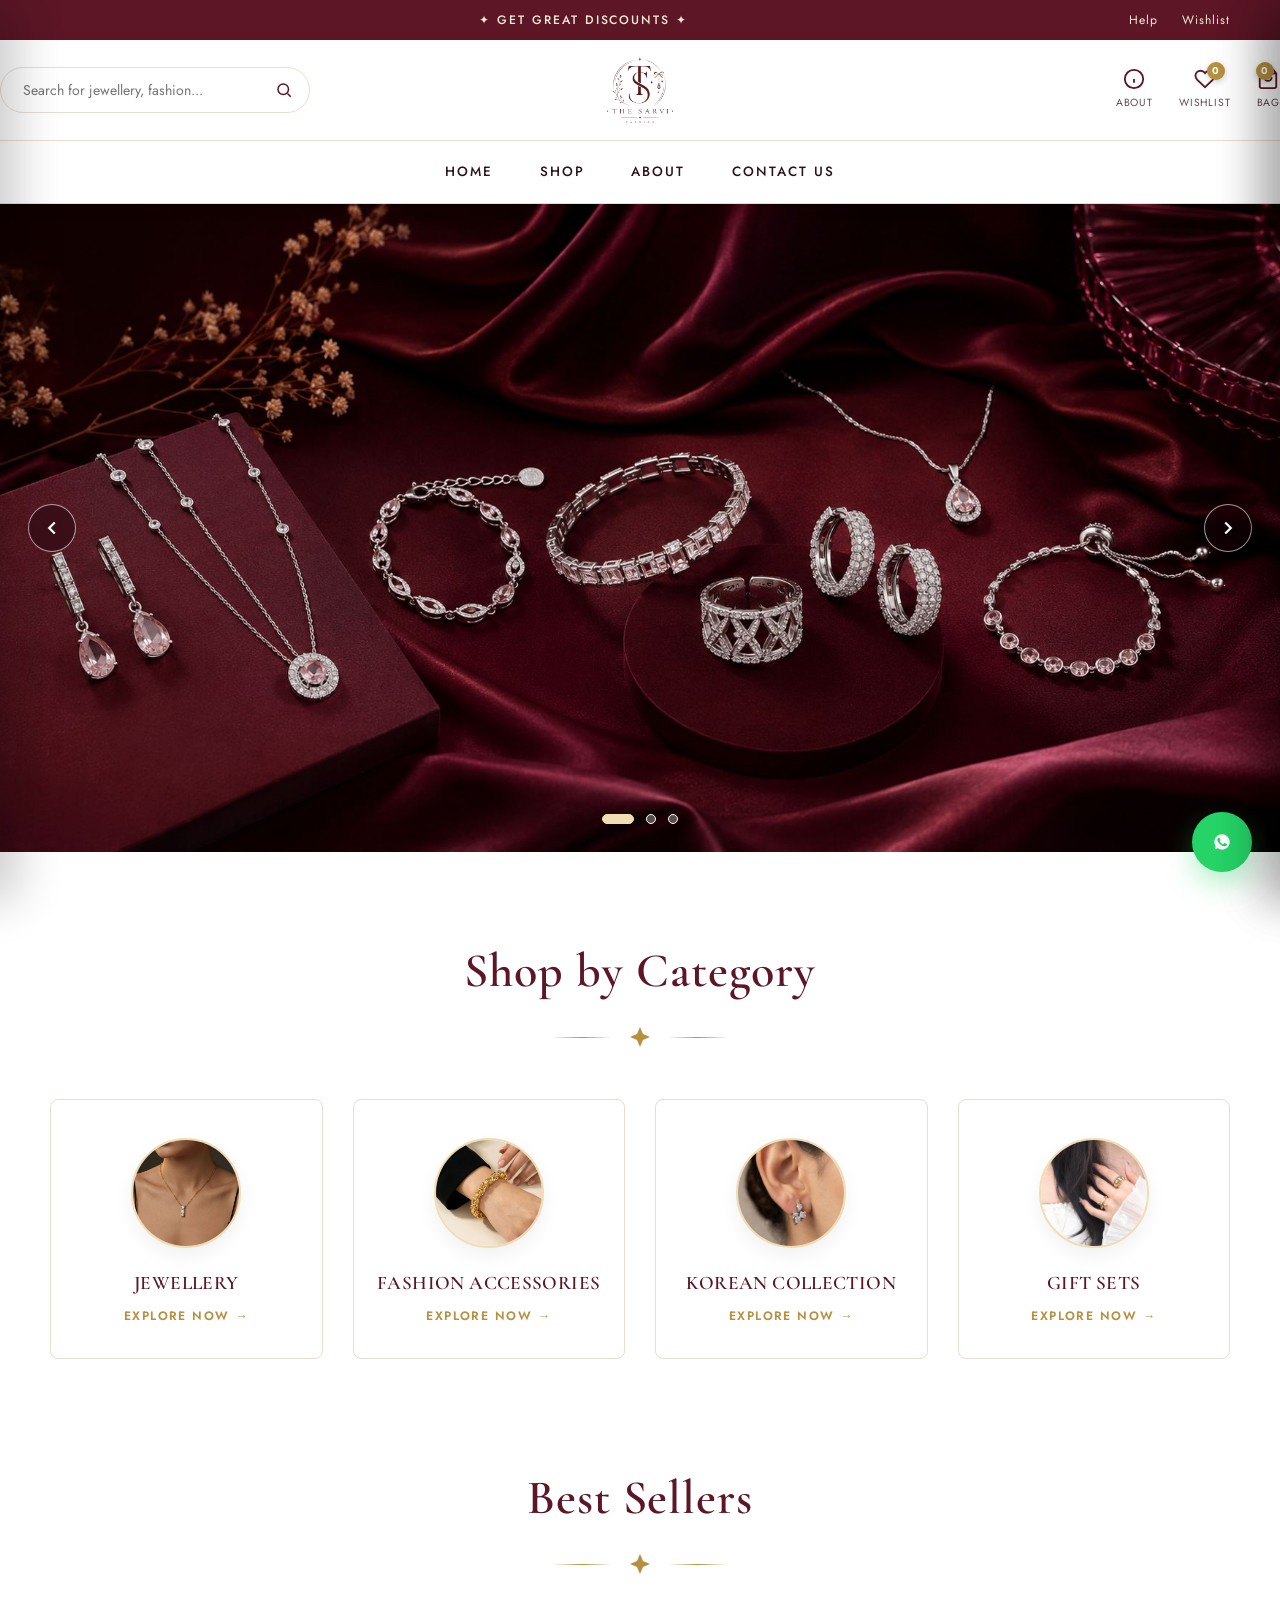
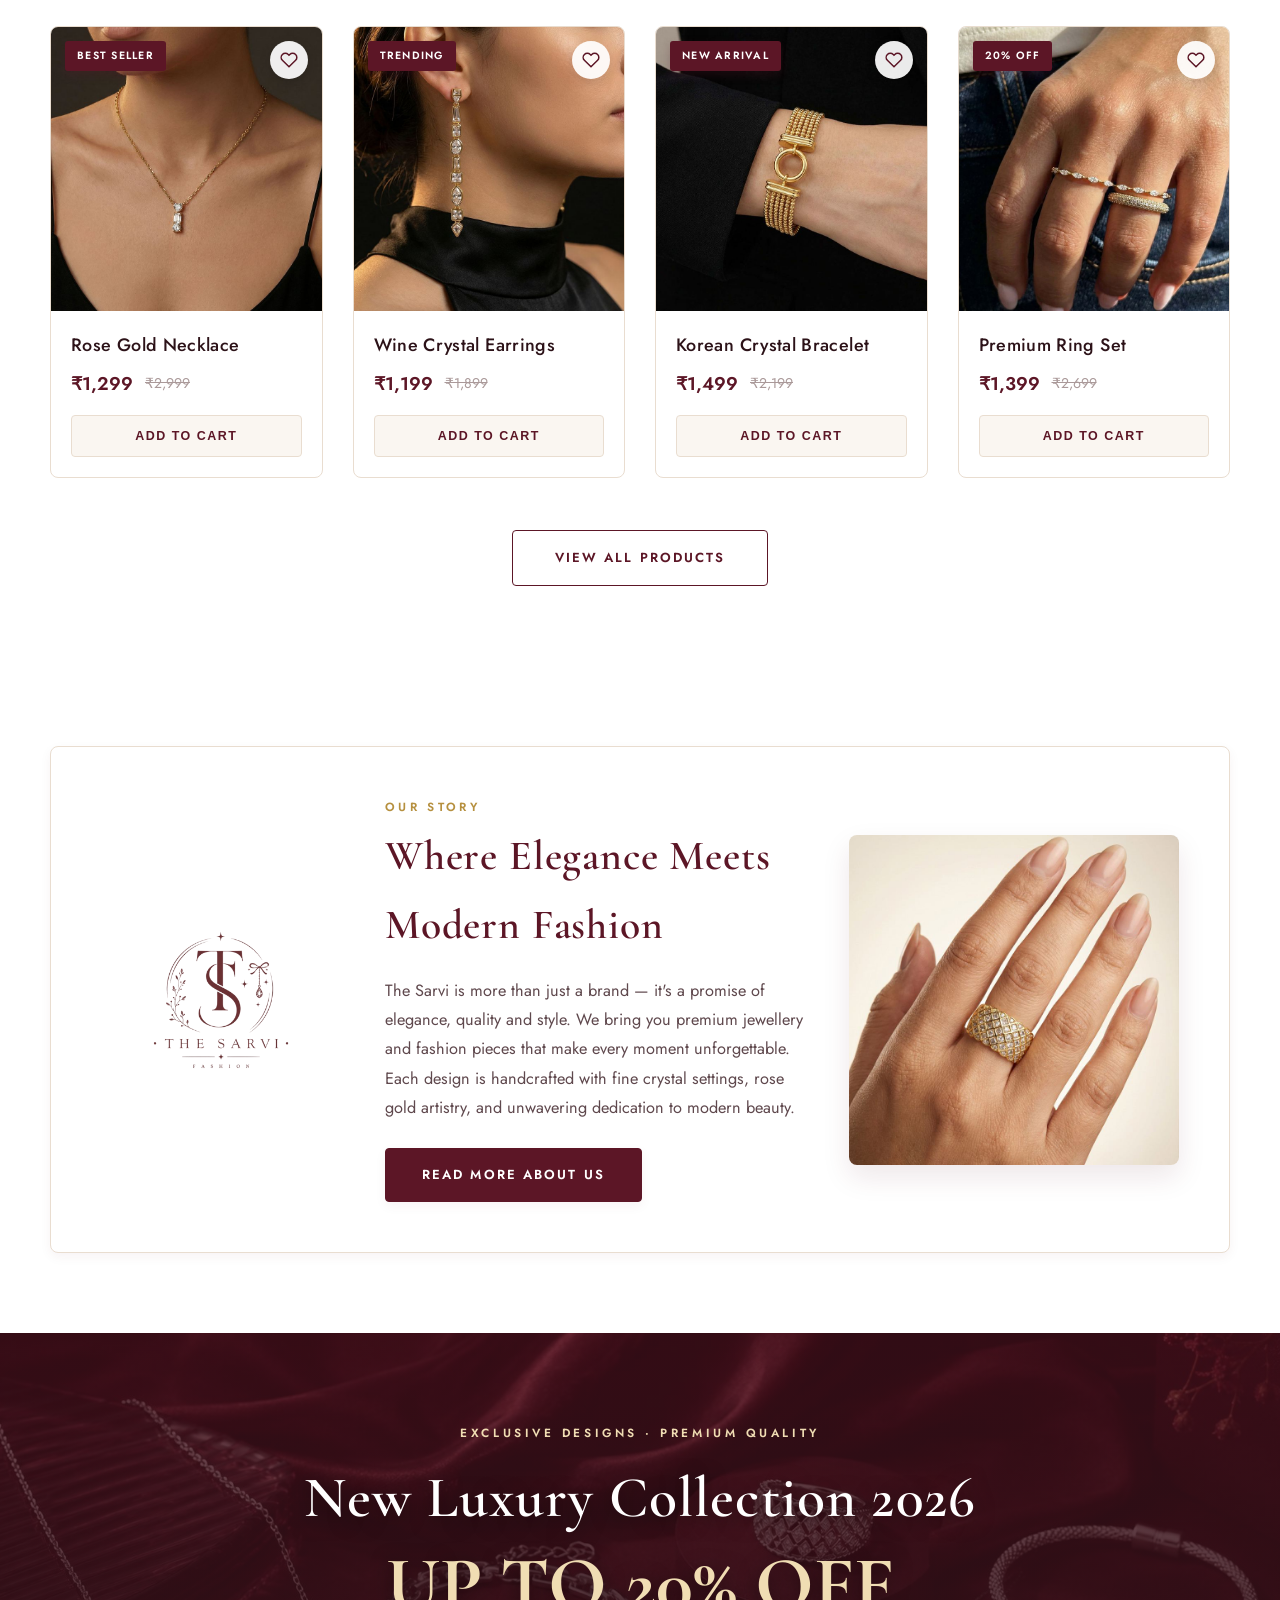
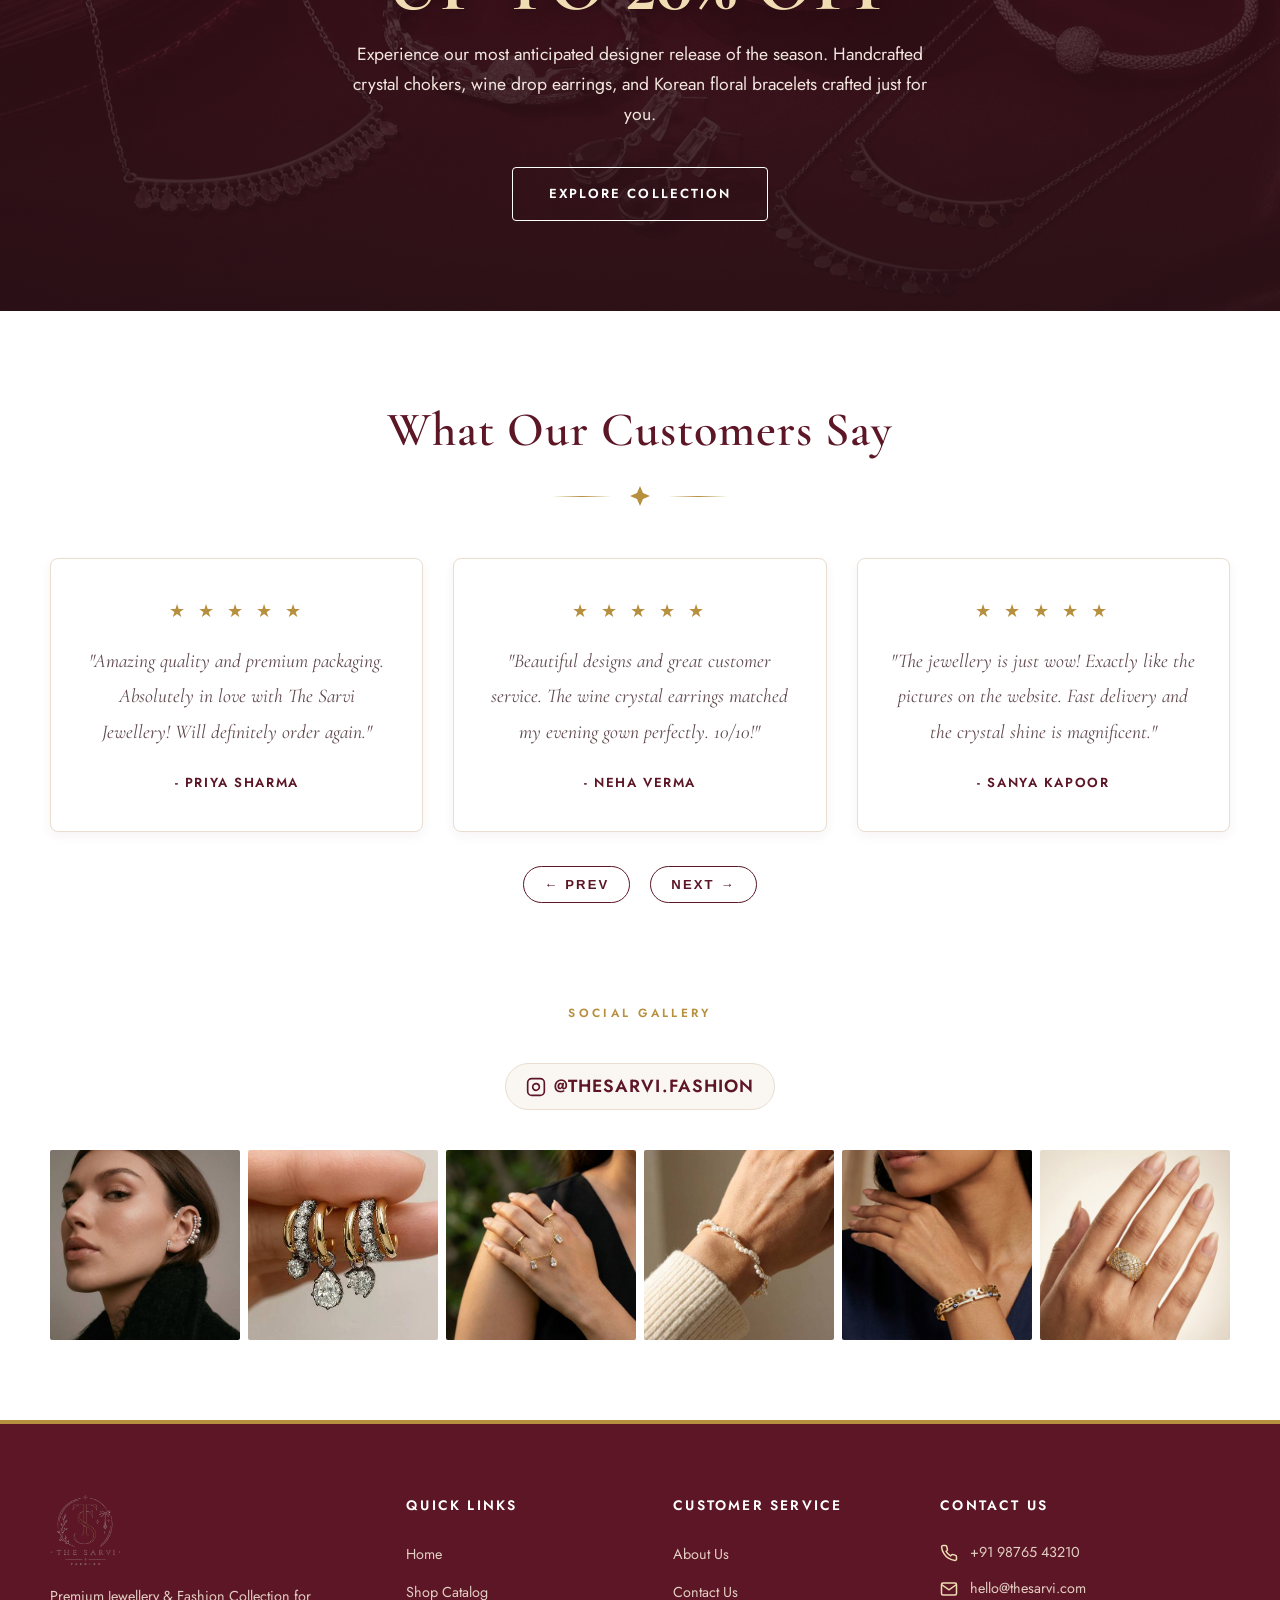
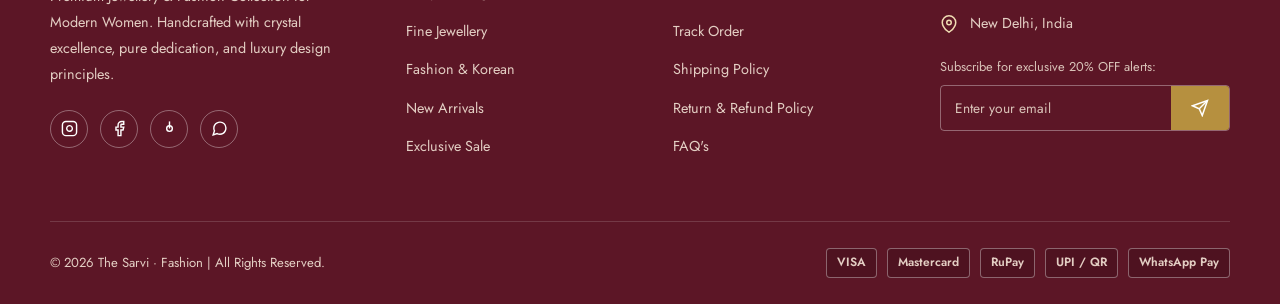
==== commit 696ae4b8: "Applied bulk UI and content changes" ====
--- a/index.html
+++ b/index.html
@@ -17,9 +17,9 @@
 <!-- ===== Topbar ===== -->
 <div class="topbar">
     <div class="container">
-        <span class="topbar-msg">✦ Flat 20% Off on All Jewellery &amp; Fashion Collection ✦</span>
+        <span class="topbar-msg">✦ Get Great Discounts ✦</span>
         <div class="topbar-links">
-            <a href="contact.html">Track Order</a>
+            
             <a href="contact.html">Help</a>
             <a href="javascript:void(0)" onclick="openWishlistDrawer()">Wishlist</a>
         </div>
@@ -46,9 +46,9 @@
 
         <!-- Header Actions -->
         <div class="header-actions">
-            <a href="about.html" class="icon-link" title="My Account">
-                <svg viewBox="0 0 24 24" fill="none" stroke="currentColor" stroke-width="2"><path d="M20 21v-2a4 4 0 0 0-4-4H8a4 4 0 0 0-4 4v2"/><circle cx="12" cy="7" r="4"/></svg>
-                <span>Account</span>
+            <a href="about.html" class="icon-link" title="About Us">
+                <svg viewBox="0 0 24 24" fill="none" stroke="currentColor" stroke-width="2"><circle cx="12" cy="12" r="10"/><line x1="12" y1="16" x2="12" y2="12"/><line x1="12" y1="8" x2="12.01" y2="8"/></svg>
+                <span>About</span>
             </a>
             <div class="icon-link" onclick="openWishlistDrawer()" title="View Wishlist">
                 <svg viewBox="0 0 24 24" fill="none" stroke="currentColor" stroke-width="2"><path d="M20.8 4.6a5.5 5.5 0 0 0-7.8 0L12 5.6l-1-1a5.5 5.5 0 1 0-7.8 7.8l1 1L12 21l7.8-7.6 1-1a5.5 5.5 0 0 0 0-7.8z"/></svg>
@@ -71,13 +71,9 @@
     <!-- Main Navigation Bar (Clean Single-Pointer Links, No Dropdowns) -->
     <nav class="main-nav" id="mainNav">
         <div class="container">
-            <a href="index.html" class="active">HOME</a>
+            <a href="index.html">HOME</a>
             <a href="shop.html">SHOP</a>
-            <a href="jewellery.html">JEWELLERY</a>
-            <a href="fashion.html">FASHION</a>
-            <a href="shop.html?badge=New">NEW ARRIVALS</a>
-            <a href="#bestsellers">BEST SELLERS</a>
-            <a href="shop.html?badge=Sale">SALE</a>
+            <a href="about.html">ABOUT</a>
             <a href="contact.html">CONTACT US</a>
         </div>
     </nav>
@@ -402,15 +398,10 @@
     </div>
     <div class="mobile-nav-body">
         <div class="mobile-nav-links">
-            <a href="index.html" class="active">HOME <span>&rarr;</span></a>
+            <a href="index.html">HOME <span>&rarr;</span></a>
             <a href="shop.html">SHOP CATALOG <span>&rarr;</span></a>
-            <a href="jewellery.html">FINE JEWELLERY <span>&rarr;</span></a>
-            <a href="fashion.html">FASHION &amp; KOREAN <span>&rarr;</span></a>
-            <a href="shop.html?badge=New">NEW ARRIVALS <span>&rarr;</span></a>
-            <a href="shop.html?badge=Best%20Seller">BEST SELLERS <span>&rarr;</span></a>
-            <a href="shop.html?badge=Sale">EXCLUSIVE SALE <span>&rarr;</span></a>
-            <a href="about.html">OUR STORY <span>&rarr;</span></a>
-            <a href="contact.html">CONTACT &amp; SUPPORT <span>&rarr;</span></a>
+            <a href="about.html">ABOUT <span>&rarr;</span></a>
+            <a href="contact.html">CONTACT US <span>&rarr;</span></a>
         </div>
     </div>
     <div class="mobile-nav-foot">
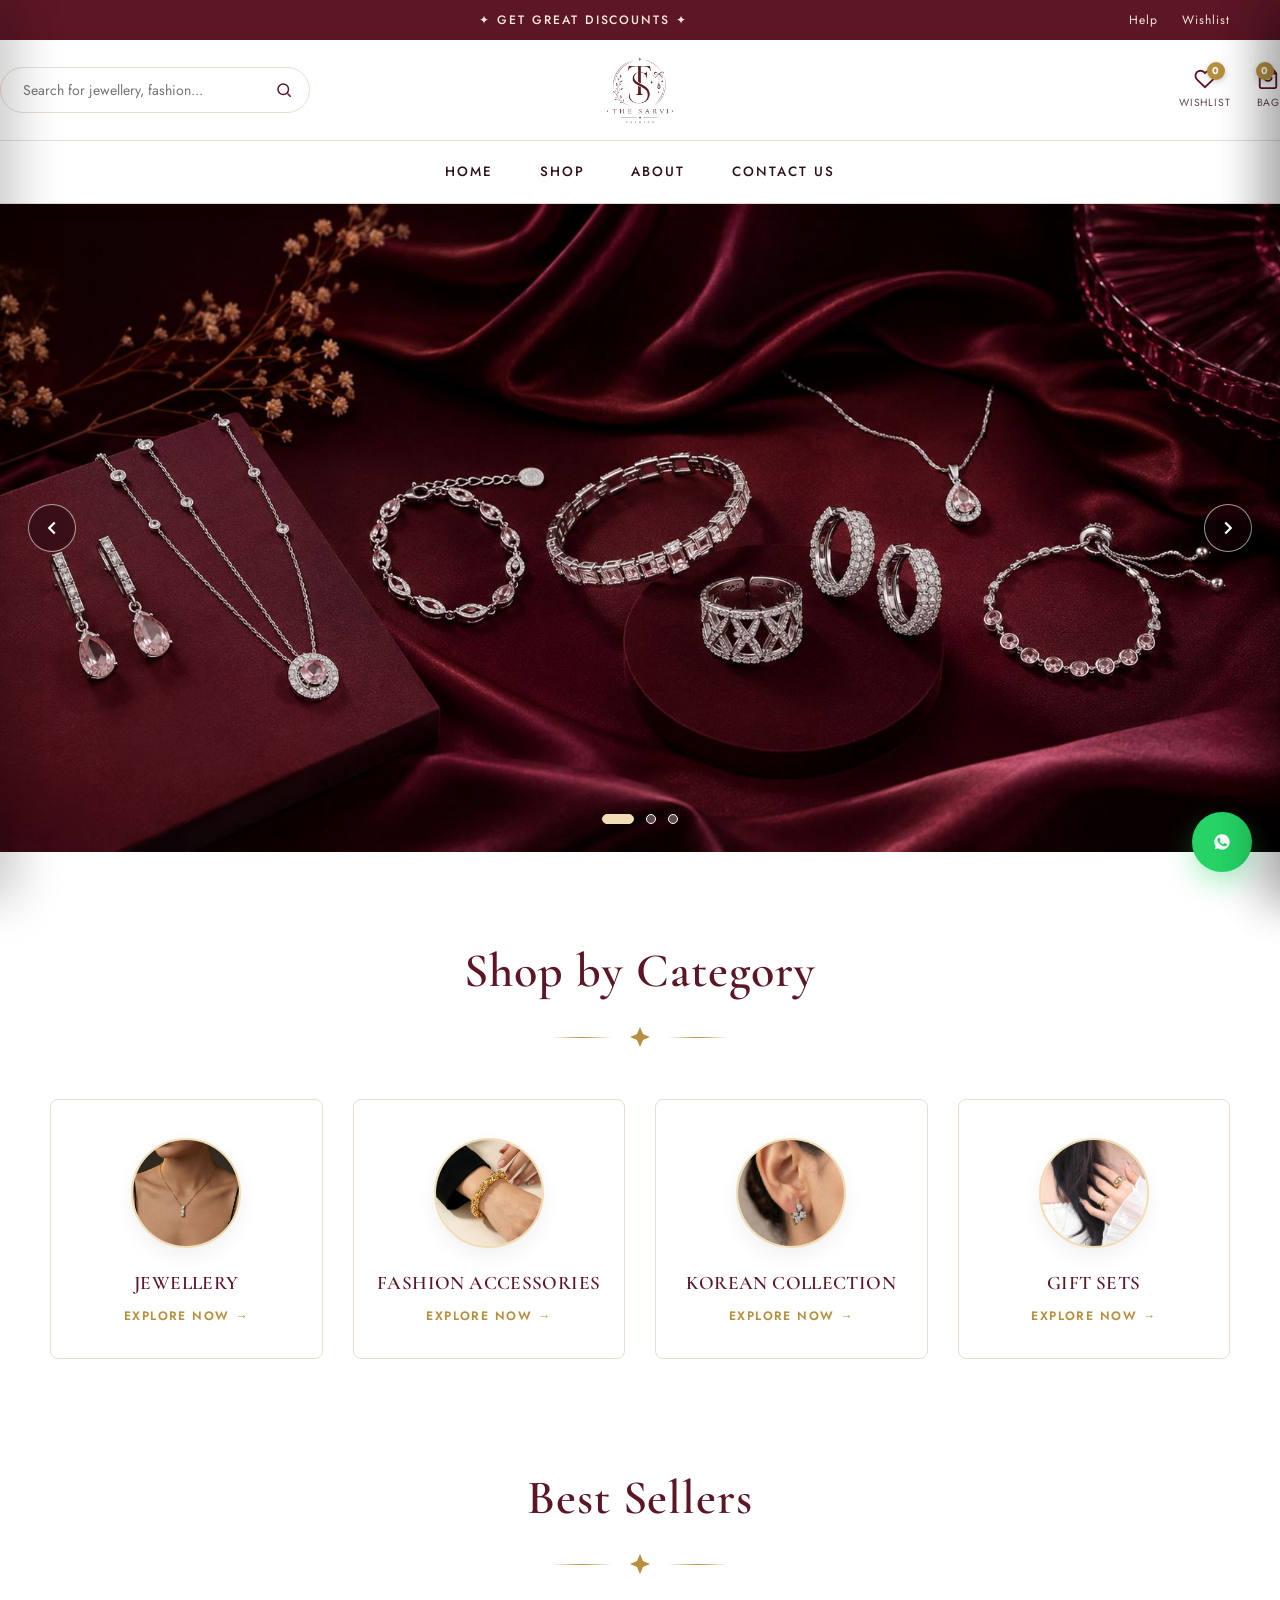
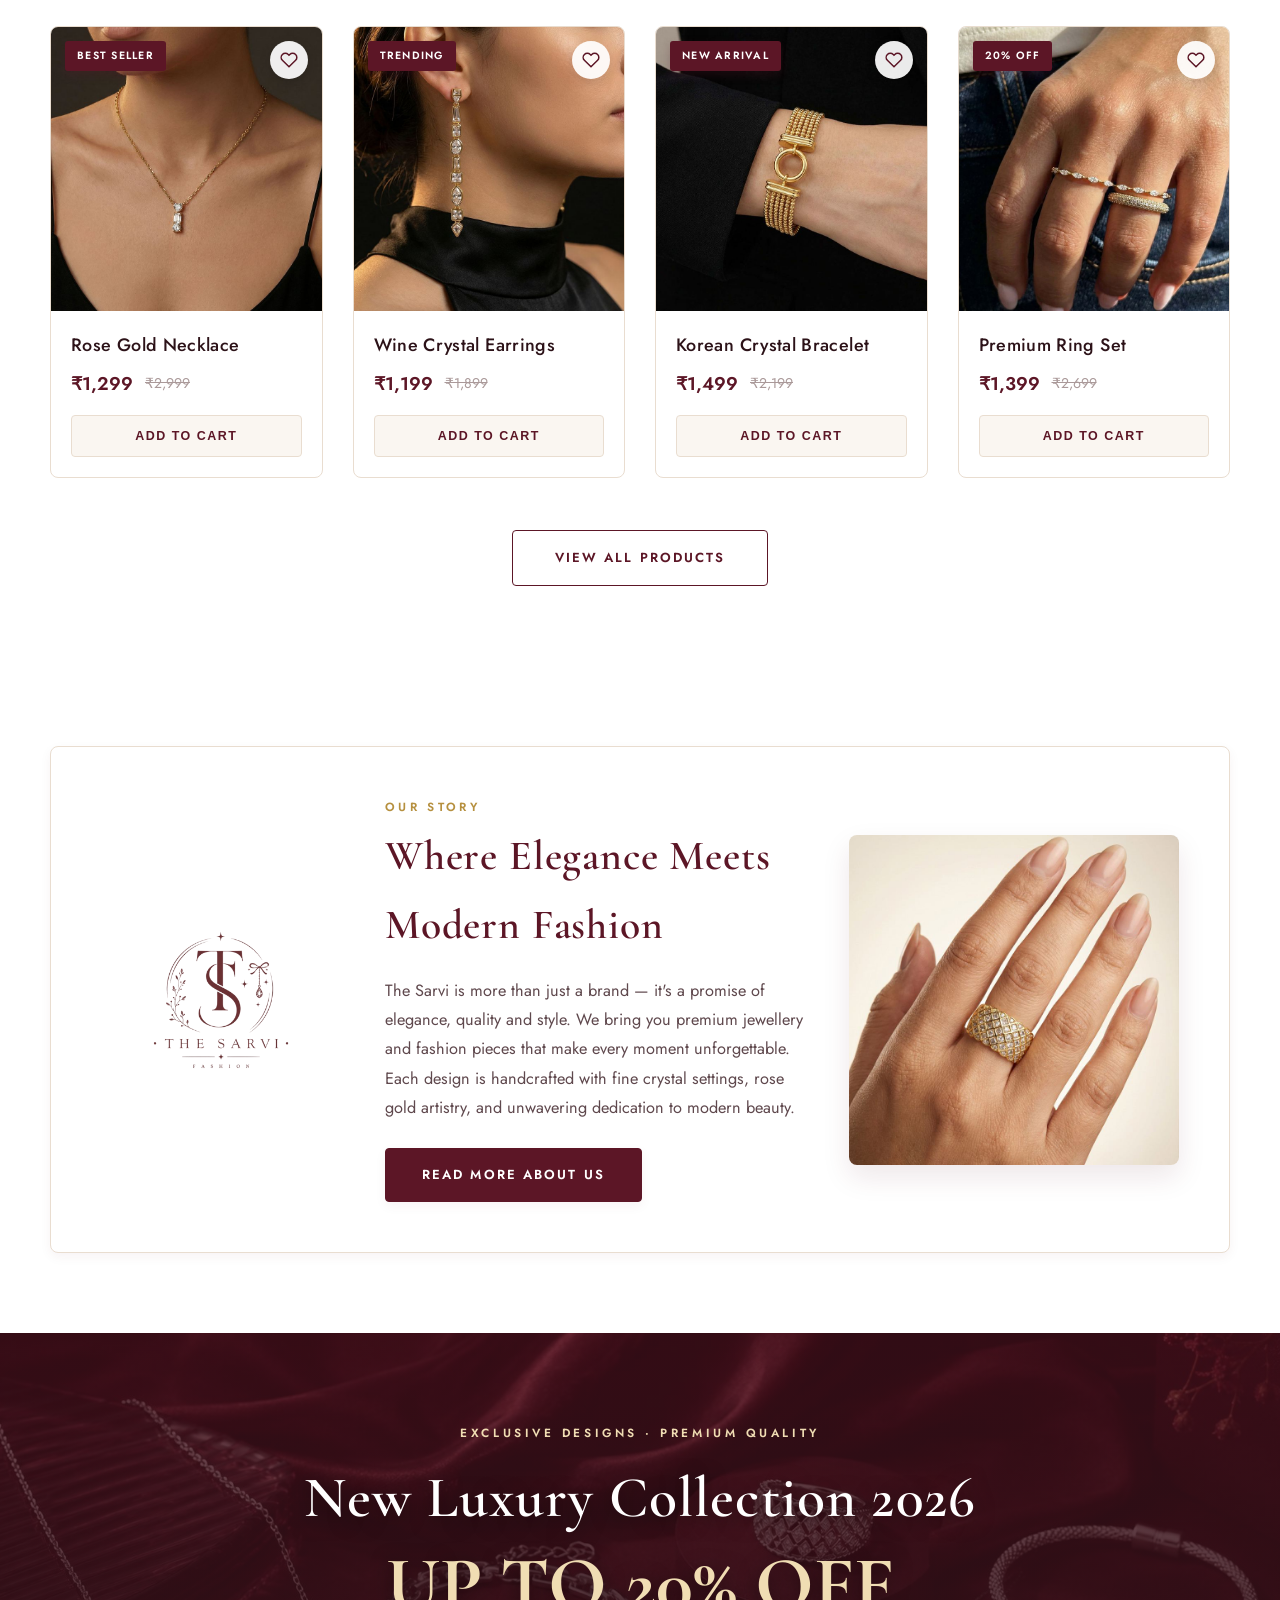
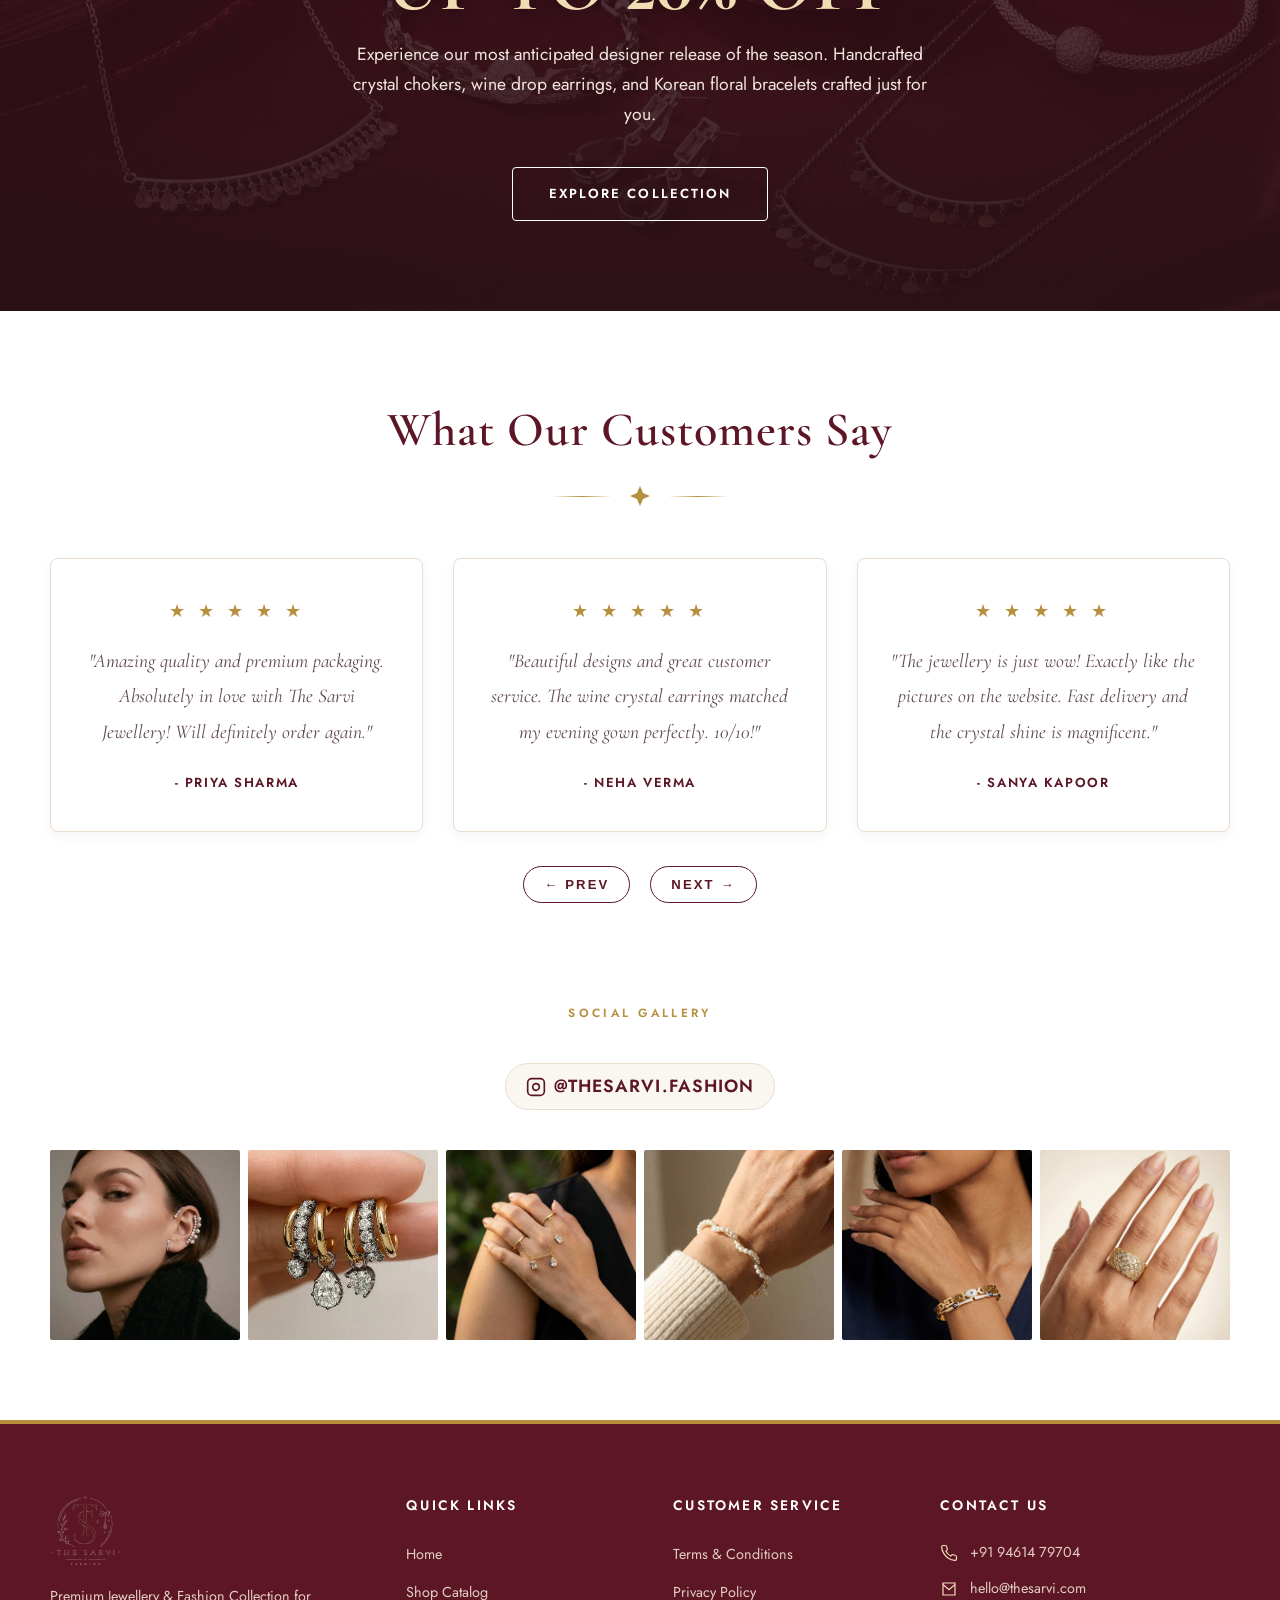
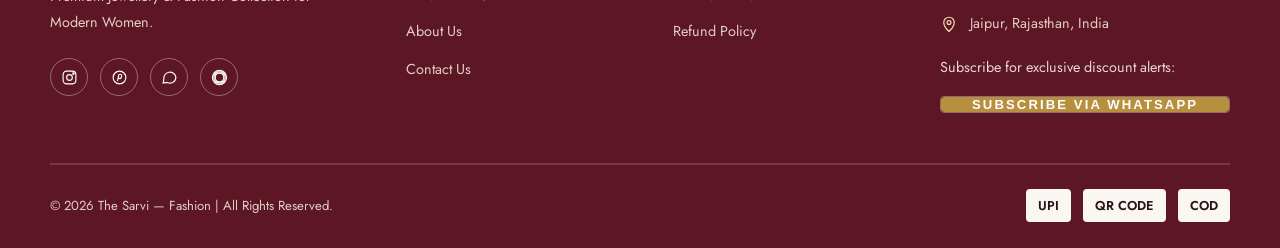
==== commit 4c298e7a: "Fix Account icon, Track order, SEO titles, favicons and sync header/footer across all pages" ====
--- a/index.html
+++ b/index.html
@@ -3,7 +3,8 @@
 <head>
     <meta charset="UTF-8">
     <meta name="viewport" content="width=device-width, initial-scale=1.0">
-    <title>The Sarvi Fashion | Premium Jewellery &amp; Fashion Collection</title>
+    <title>The Sarvi Fashion | Premium Jewellery & Fashion Collection</title>
+    <link rel="icon" type="image/png" href="assets/images/logo/brand-logo.png">
     <meta name="description" content="Discover The Sarvi's timeless collection of premium jewellery, Korean accessories, crystal earrings, and luxury fashion sets for modern women.">
     <!-- Google Fonts -->
     <link rel="preconnect" href="https://fonts.googleapis.com">
@@ -19,7 +20,6 @@
     <div class="container">
         <span class="topbar-msg">✦ Get Great Discounts ✦</span>
         <div class="topbar-links">
-            
             <a href="contact.html">Help</a>
             <a href="javascript:void(0)" onclick="openWishlistDrawer()">Wishlist</a>
         </div>
@@ -46,10 +46,6 @@
 
         <!-- Header Actions -->
         <div class="header-actions">
-            <a href="about.html" class="icon-link" title="About Us">
-                <svg viewBox="0 0 24 24" fill="none" stroke="currentColor" stroke-width="2"><circle cx="12" cy="12" r="10"/><line x1="12" y1="16" x2="12" y2="12"/><line x1="12" y1="8" x2="12.01" y2="8"/></svg>
-                <span>About</span>
-            </a>
             <div class="icon-link" onclick="openWishlistDrawer()" title="View Wishlist">
                 <svg viewBox="0 0 24 24" fill="none" stroke="currentColor" stroke-width="2"><path d="M20.8 4.6a5.5 5.5 0 0 0-7.8 0L12 5.6l-1-1a5.5 5.5 0 1 0-7.8 7.8l1 1L12 21l7.8-7.6 1-1a5.5 5.5 0 0 0 0-7.8z"/></svg>
                 <span>Wishlist</span>
@@ -291,93 +287,67 @@
 <!-- ===== Footer ===== -->
 <footer id="footer">
     <div class="container">
-        <div class="foot-grid">
-            <!-- Col 1: Brand Info -->
-            <div class="foot-brand">
-                <img src="assets/images/logo/footer-logo.png" alt="The Sarvi Fashion">
-                <p>Premium Jewellery &amp; Fashion Collection for Modern Women. Handcrafted with crystal excellence, pure dedication, and luxury design principles.</p>
-                <div class="foot-social">
-                    <a href="https://www.instagram.com/thesarvifashion" target="_blank" rel="noopener" aria-label="Instagram">
-                        <svg viewBox="0 0 24 24" fill="none" stroke="currentColor" stroke-width="2"><rect x="2" y="2" width="20" height="20" rx="5"/><path d="M16 11.37A4 4 0 1 1 12.63 8 4 4 0 0 1 16 11.37z"/><line x1="17.5" y1="6.5" x2="17.51" y2="6.5"/></svg>
-                    </a>
-                    <a href="#" target="_blank" rel="noopener" aria-label="Facebook">
-                        <svg viewBox="0 0 24 24" fill="none" stroke="currentColor" stroke-width="2"><path d="M18 2h-3a5 5 0 0 0-5 5v3H7v4h3v8h4v-8h3l1-4h-4V7a1 1 0 0 1 1-1h3z"/></svg>
-                    </a>
-                    <a href="#" target="_blank" rel="noopener" aria-label="Pinterest">
-                        <svg viewBox="0 0 24 24" fill="none" stroke="currentColor" stroke-width="2"><path d="M8 12a4 4 0 1 0 8 0 4 4 0 1 0-8 0"/><line x1="12" y1="2" x2="12" y2="12"/></svg>
-                    </a>
-                    <a href="https://api.whatsapp.com/send?phone=919876543210" target="_blank" rel="noopener" aria-label="WhatsApp">
-                        <svg viewBox="0 0 24 24" fill="none" stroke="currentColor" stroke-width="2"><path d="M21 11.5a8.38 8.38 0 0 1-.9 3.8 8.5 8.5 0 0 1-7.6 4.7 8.38 8.38 0 0 1-3.8-.9L3 21l1.9-5.7a8.38 8.38 0 0 1-.9-3.8 8.5 8.5 0 0 1 4.7-7.6 8.38 8.38 0 0 1 3.8-.9h.5a8.48 8.48 0 0 1 8 8v.5z"/></svg>
-                    </a>
-                </div>
-            </div>
-
-            <!-- Col 2: Quick Links -->
-            <div>
-                <h5>QUICK LINKS</h5>
-                <ul>
-                    <li><a href="index.html">Home</a></li>
-                    <li><a href="shop.html">Shop Catalog</a></li>
-                    <li><a href="jewellery.html">Fine Jewellery</a></li>
-                    <li><a href="fashion.html">Fashion &amp; Korean</a></li>
-                    <li><a href="shop.html?badge=New">New Arrivals</a></li>
-                    <li><a href="shop.html?badge=Sale">Exclusive Sale</a></li>
-                </ul>
-            </div>
-
-            <!-- Col 3: Customer Service -->
-            <div>
-                <h5>CUSTOMER SERVICE</h5>
-                <ul>
-                    <li><a href="about.html">About Us</a></li>
-                    <li><a href="contact.html">Contact Us</a></li>
-                    <li><a href="contact.html#track">Track Order</a></li>
-                    <li><a href="contact.html#shipping">Shipping Policy</a></li>
-                    <li><a href="contact.html#returns">Return &amp; Refund Policy</a></li>
-                    <li><a href="contact.html#faq">FAQ's</a></li>
-                </ul>
-            </div>
-
-            <!-- Col 4: Contact Us & Newsletter -->
-            <div>
-                <h5>CONTACT US</h5>
-                <ul class="foot-contact">
-                    <li>
-                        <svg viewBox="0 0 24 24" fill="none" stroke="currentColor" stroke-width="2"><path d="M22 16.92v3a2 2 0 0 1-2.18 2 19.79 19.79 0 0 1-8.63-3.07 19.5 19.5 0 0 1-6-6 19.79 19.79 0 0 1-3.07-8.67A2 2 0 0 1 4.11 2h3a2 2 0 0 1 2 1.72 12.84 12.84 0 0 0 .7 2.81 2 2 0 0 1-.45 2.11L8.09 9.91a16 16 0 0 0 6 6l1.27-1.27a2 2 0 0 1 2.11-.45 12.84 12.84 0 0 0 2.81.7A2 2 0 0 1 22 16.92z"/></svg>
-                        <a href="tel:+919876543210">+91 98765 43210</a>
-                    </li>
-                    <li>
-                        <svg viewBox="0 0 24 24" fill="none" stroke="currentColor" stroke-width="2"><path d="M4 4h16c1.1 0 2 .9 2 2v12c0 1.1-.9 2-2 2H4c-1.1 0-2-.9-2-2V6c0-1.1.9-2 2-2z"/><polyline points="22,6 12,13 2,6"/></svg>
-                        <a href="mailto:hello@thesarvi.com">hello@thesarvi.com</a>
-                    </li>
-                    <li>
-                        <svg viewBox="0 0 24 24" fill="none" stroke="currentColor" stroke-width="2"><path d="M21 10c0 7-9 13-9 13s-9-6-9-13a9 9 0 0 1 18 0z"/><circle cx="12" cy="10" r="3"/></svg>
-                        <span>New Delhi, India</span>
-                    </li>
-                </ul>
-
-                <div class="foot-news">
-                    <p style="font-size:0.8rem; color:#d9c3b8; margin-bottom:8px;">Subscribe for exclusive 20% OFF alerts:</p>
-                    <form onsubmit="event.preventDefault(); showToast('Thank you for subscribing! Check your email for welcome coupon.'); this.reset();">
-                        <input type="email" placeholder="Enter your email" required>
-                        <button type="submit" aria-label="Subscribe">
-                            <svg viewBox="0 0 24 24" fill="none" stroke="currentColor" stroke-width="2"><line x1="22" y1="2" x2="11" y2="13"/><polygon points="22 2 15 22 11 13 2 9 22 2"/></svg>
-                        </button>
-                    </form>
-                </div>
-            </div>
-        </div>
-
-        <div class="foot-bottom">
-            <div>&copy; 2026 The Sarvi · Fashion | All Rights Reserved.</div>
-            <div class="pay-icons">
-                <span>VISA</span>
-                <span>Mastercard</span>
-                <span>RuPay</span>
-                <span>UPI / QR</span>
-                <span>WhatsApp Pay</span>
-            </div>
-        </div>
+      <div class="foot-grid">
+        <div class="foot-brand">
+          <img src="assets/images/logo/brand-logo.png" alt="The Sarvi Fashion">
+          <p>Premium Jewellery &amp; Fashion Collection for Modern Women.</p>
+          <div class="foot-social">
+            <a href="https://www.instagram.com/thesarvifashion?igsh=MXRlanlid2h0bGUwcg==" target="_blank" rel="noopener" aria-label="Instagram"><svg viewBox="0 0 24 24" fill="none" stroke-width="1.6"><rect x="3" y="3" width="18" height="18" rx="5"/><circle cx="12" cy="12" r="4"/><circle cx="17.5" cy="6.5" r="1"/></svg></a>
+            <a href="#" aria-label="Pinterest"><svg viewBox="0 0 24 24" fill="none" stroke-width="1.6"><circle cx="12" cy="12" r="9"/><path d="M9 17c1-3 1.6-5.6 1.6-7.4A2 2 0 0 1 15 9.5c0 1.6-1 4-2.6 4-.8 0-1.4-.6-1.2-1.6"/></svg></a>
+            <a href="https://wa.me/919461479704" aria-label="WhatsApp" target="_blank"><svg viewBox="0 0 24 24" fill="none" stroke-width="1.6"><path d="M21 11.5a8.5 8.5 0 0 1-12.4 7.5L3 20l1.1-5.5A8.5 8.5 0 1 1 21 11.5Z"/></svg></a>
+            <a href="#" aria-label="Snapchat"><svg viewBox="0 0 24 24" fill="none" stroke="currentColor" stroke-width="1.6"><path d="M12 2C6.48 2 2 6.48 2 12s4.48 10 10 10 10-4.48 10-10S17.52 2 12 2zm0 18c-4.41 0-8-3.59-8-8s3.59-8 8-8 8 3.59 8 8-3.59 8-8 8zm0-14c-3.31 0-6 2.69-6 6s2.69 6 6 6 6-2.69 6-6-2.69-6-6-6z"/></svg></a>
+          </div>
+        </div>
+        <div>
+          <h5>Quick Links</h5>
+          <ul class="footer-links">
+            <li><a href="index.html">Home</a></li>
+            <li><a href="shop.html">Shop Catalog</a></li>
+            <li><a href="about.html">About Us</a></li>
+            <li><a href="contact.html">Contact Us</a></li>
+          </ul>
+        </div>
+        <div>
+          <h5>Customer Service</h5>
+          <ul class="footer-links">
+            <li><a href="terms.html">Terms &amp; Conditions</a></li>
+            <li><a href="privacy.html">Privacy Policy</a></li>
+            <li><a href="refund.html">Refund Policy</a></li>
+          </ul>
+        </div>
+        <div>
+          <h5>Contact Us</h5>
+          <ul class="foot-contact">
+            <li>
+              <svg viewBox="0 0 24 24" fill="none" stroke-width="1.6"><path d="M22 16.9v3a2 2 0 0 1-2.2 2 19.8 19.8 0 0 1-8.6-3 19.5 19.5 0 0 1-6-6A19.8 19.8 0 0 1 2.1 4.2 2 2 0 0 1 4 2h3a2 2 0 0 1 2 1.7c.1.9.3 1.8.6 2.7a2 2 0 0 1-.5 2.1L7.9 9.7a16 16 0 0 0 6.4 6.4l1.2-1.2a2 2 0 0 1 2.1-.5c.9.3 1.8.5 2.7.6A2 2 0 0 1 22 16.9Z"/></svg>
+              <a href="tel:+919461479704">+91 94614 79704</a>
+            </li>
+            <li>
+              <svg viewBox="0 0 24 24" fill="none" stroke-width="1.6"><path d="M4 4h16v16H4Z"/><path d="m4 6 8 7 8-7"/></svg>
+              <a href="mailto:hello@thesarvi.com">hello@thesarvi.com</a>
+            </li>
+            <li>
+              <svg viewBox="0 0 24 24" fill="none" stroke-width="1.6"><path d="M12 22s7-6.2 7-12a7 7 0 1 0-14 0c0 5.8 7 12 7 12Z"/><circle cx="12" cy="10" r="2.6"/></svg>
+              <span>Jaipur, Rajasthan, India</span>
+            </li>
+          </ul>
+          <div class="foot-news">
+            <p style="font-size:0.9rem; margin-bottom:16px;">Subscribe for exclusive discount alerts:</p>
+            <form class="newsletter-form">
+                <button type="button" class="btn btn-fill" onclick="window.open('https://api.whatsapp.com/send?phone=' + window.CONFIG.WHATSAPP_NUMBER, '_blank')" style="width: 100%;">SUBSCRIBE VIA WHATSAPP</button>
+            </form>
+          </div>
+        </div>
+      </div>
+
+      <div class="foot-bottom" style="border-top:1px solid rgba(255,255,255,0.15); padding-top:24px; display:flex; justify-content:space-between; align-items:center; flex-wrap:wrap; gap:16px;">
+        <div>&copy; 2026 The Sarvi &mdash; Fashion | All Rights Reserved.</div>
+        <div class="payment-methods" style="display:flex; gap:12px;">
+            <span style="font-weight:600; padding:6px 12px; background:var(--cream-2); border-radius:4px; font-size:0.8rem; color: var(--ink);">UPI</span>
+            <span style="font-weight:600; padding:6px 12px; background:var(--cream-2); border-radius:4px; font-size:0.8rem; color: var(--ink);">QR CODE</span>
+            <span style="font-weight:600; padding:6px 12px; background:var(--cream-2); border-radius:4px; font-size:0.8rem; color: var(--ink);">COD</span>
+        </div>
+      </div>
     </div>
 </footer>
 
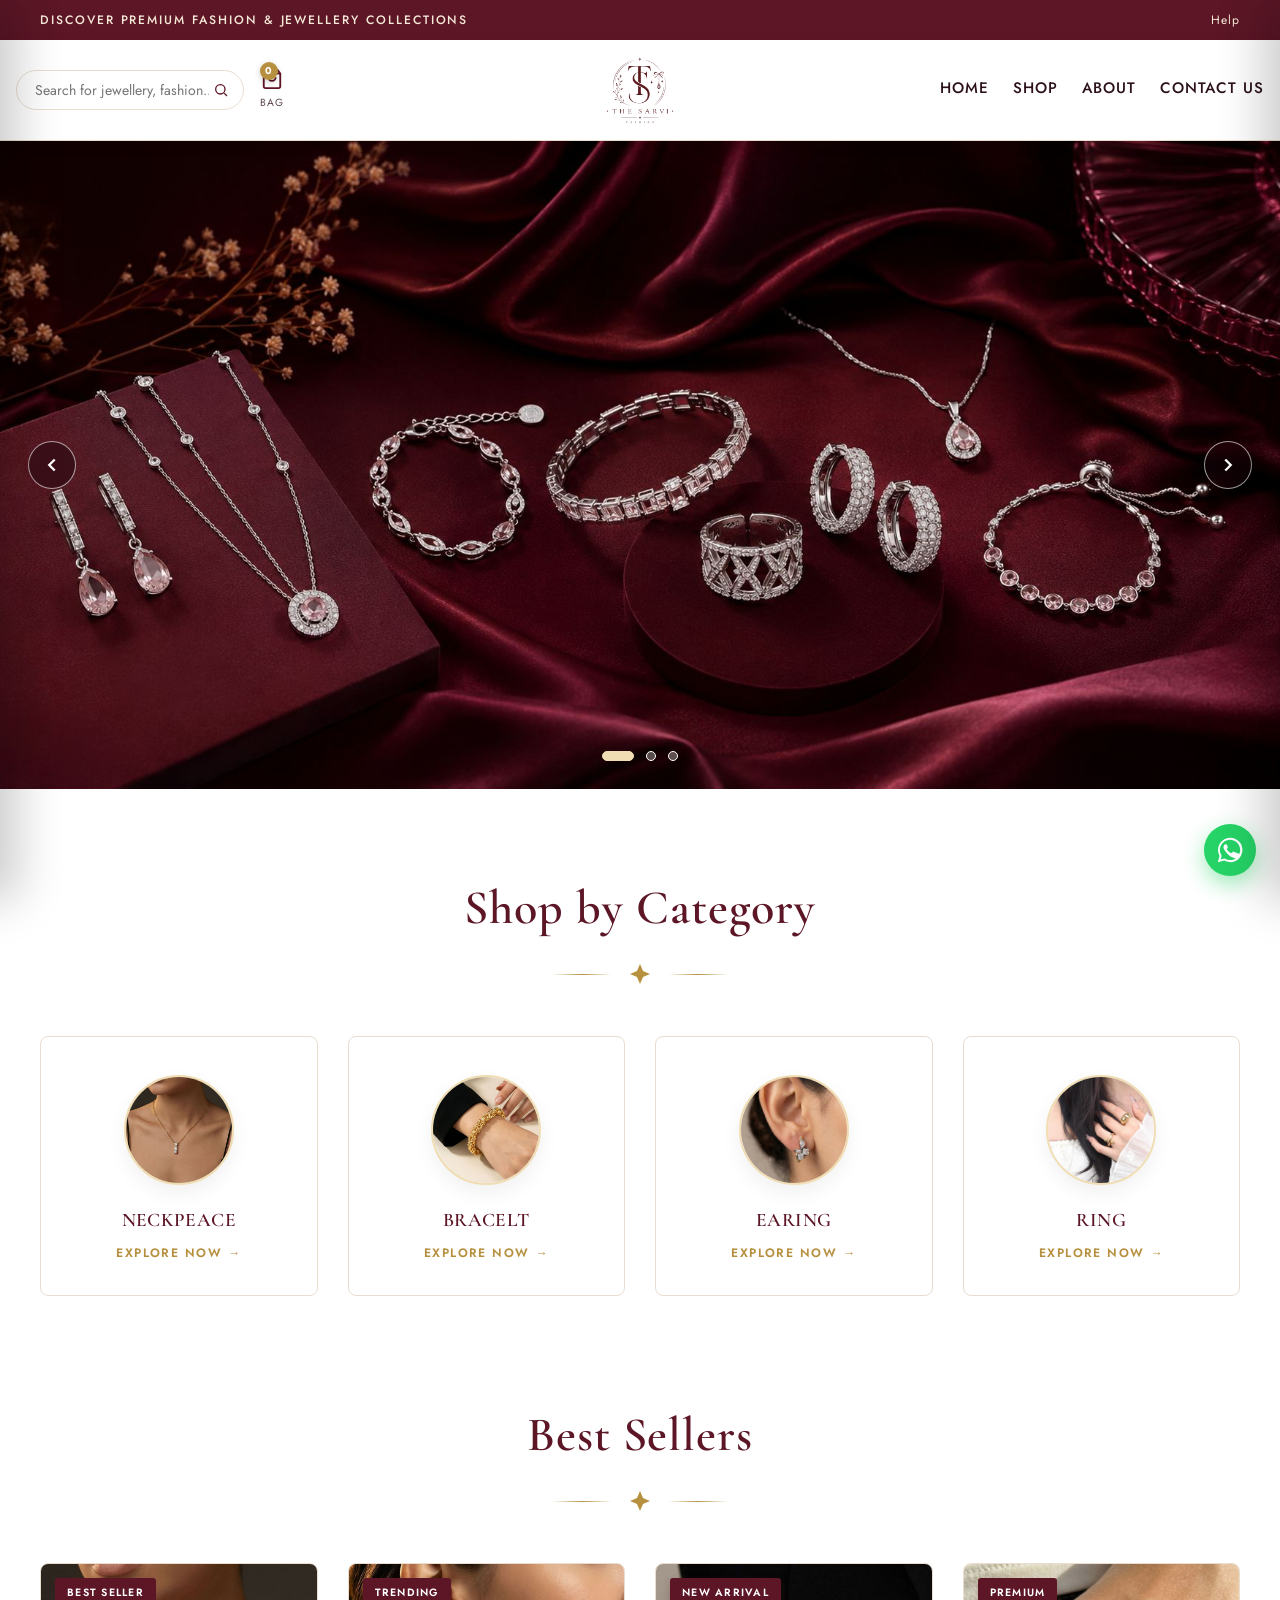
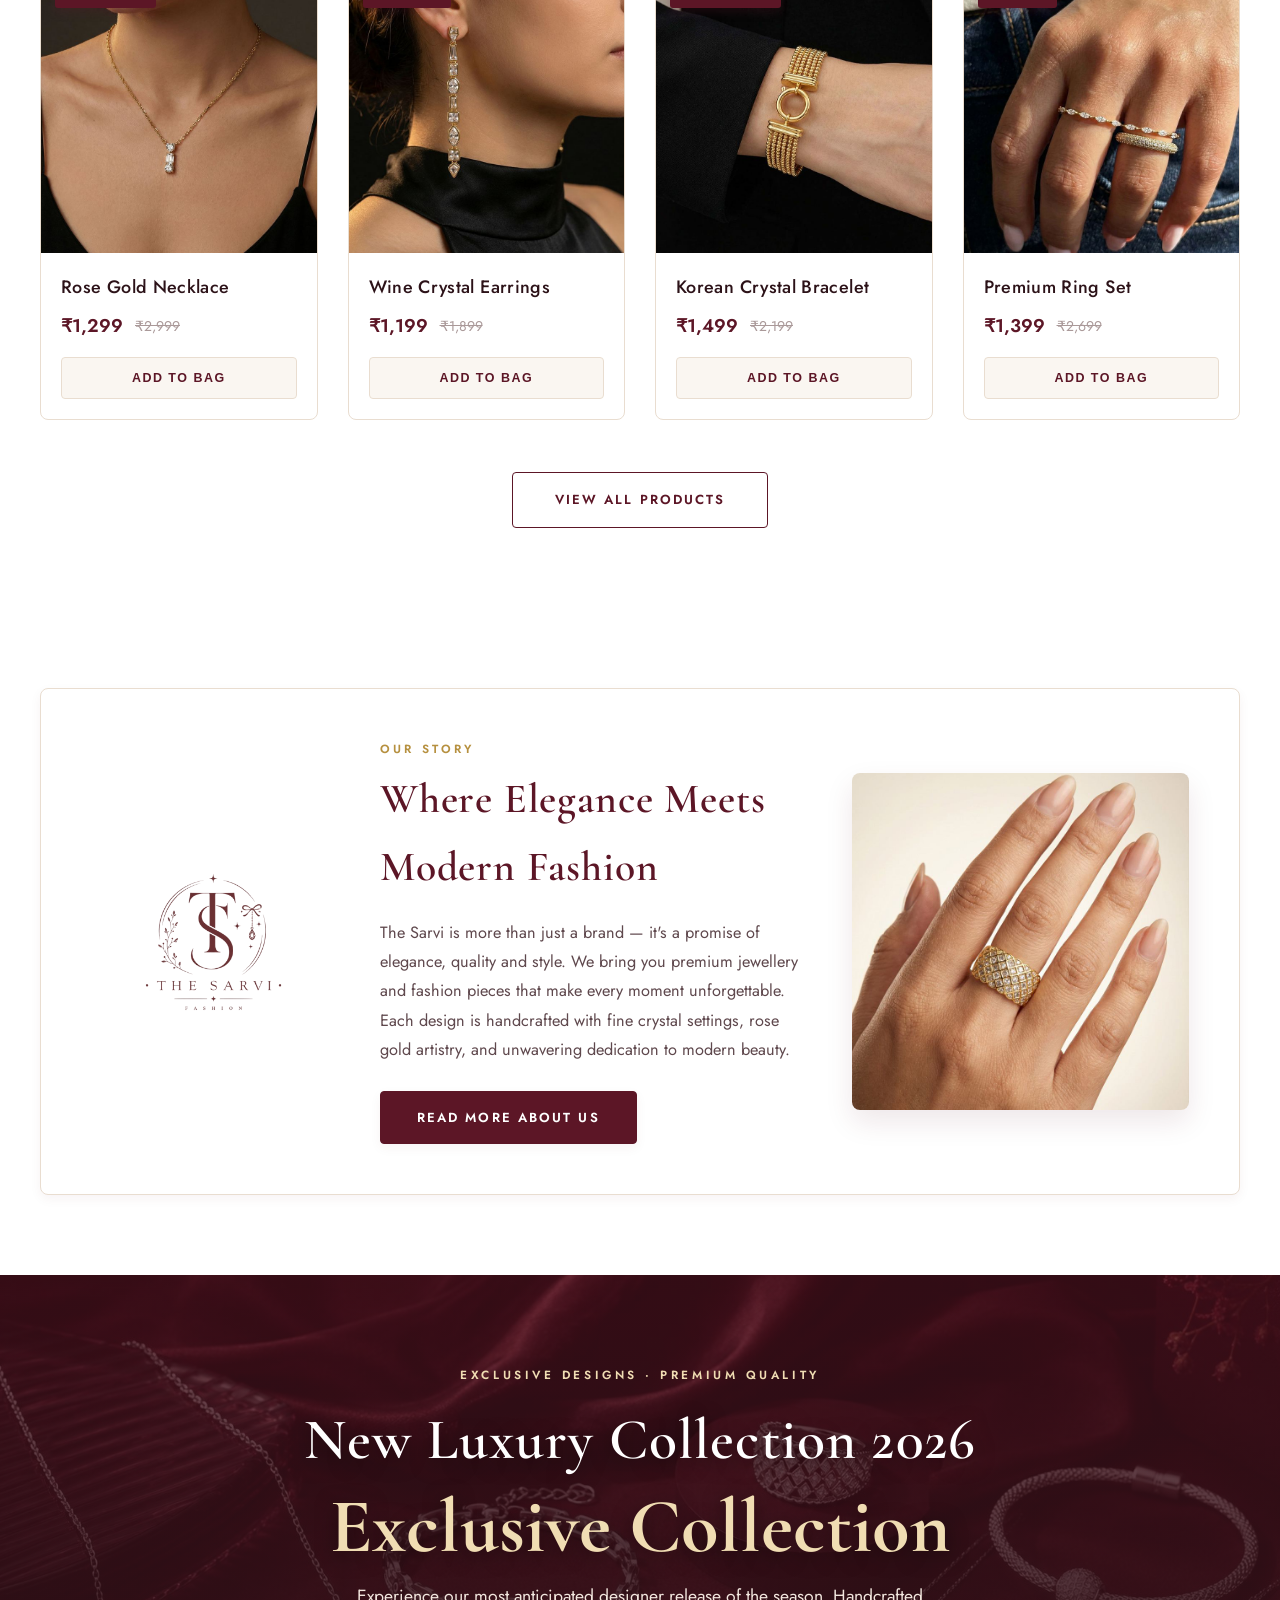
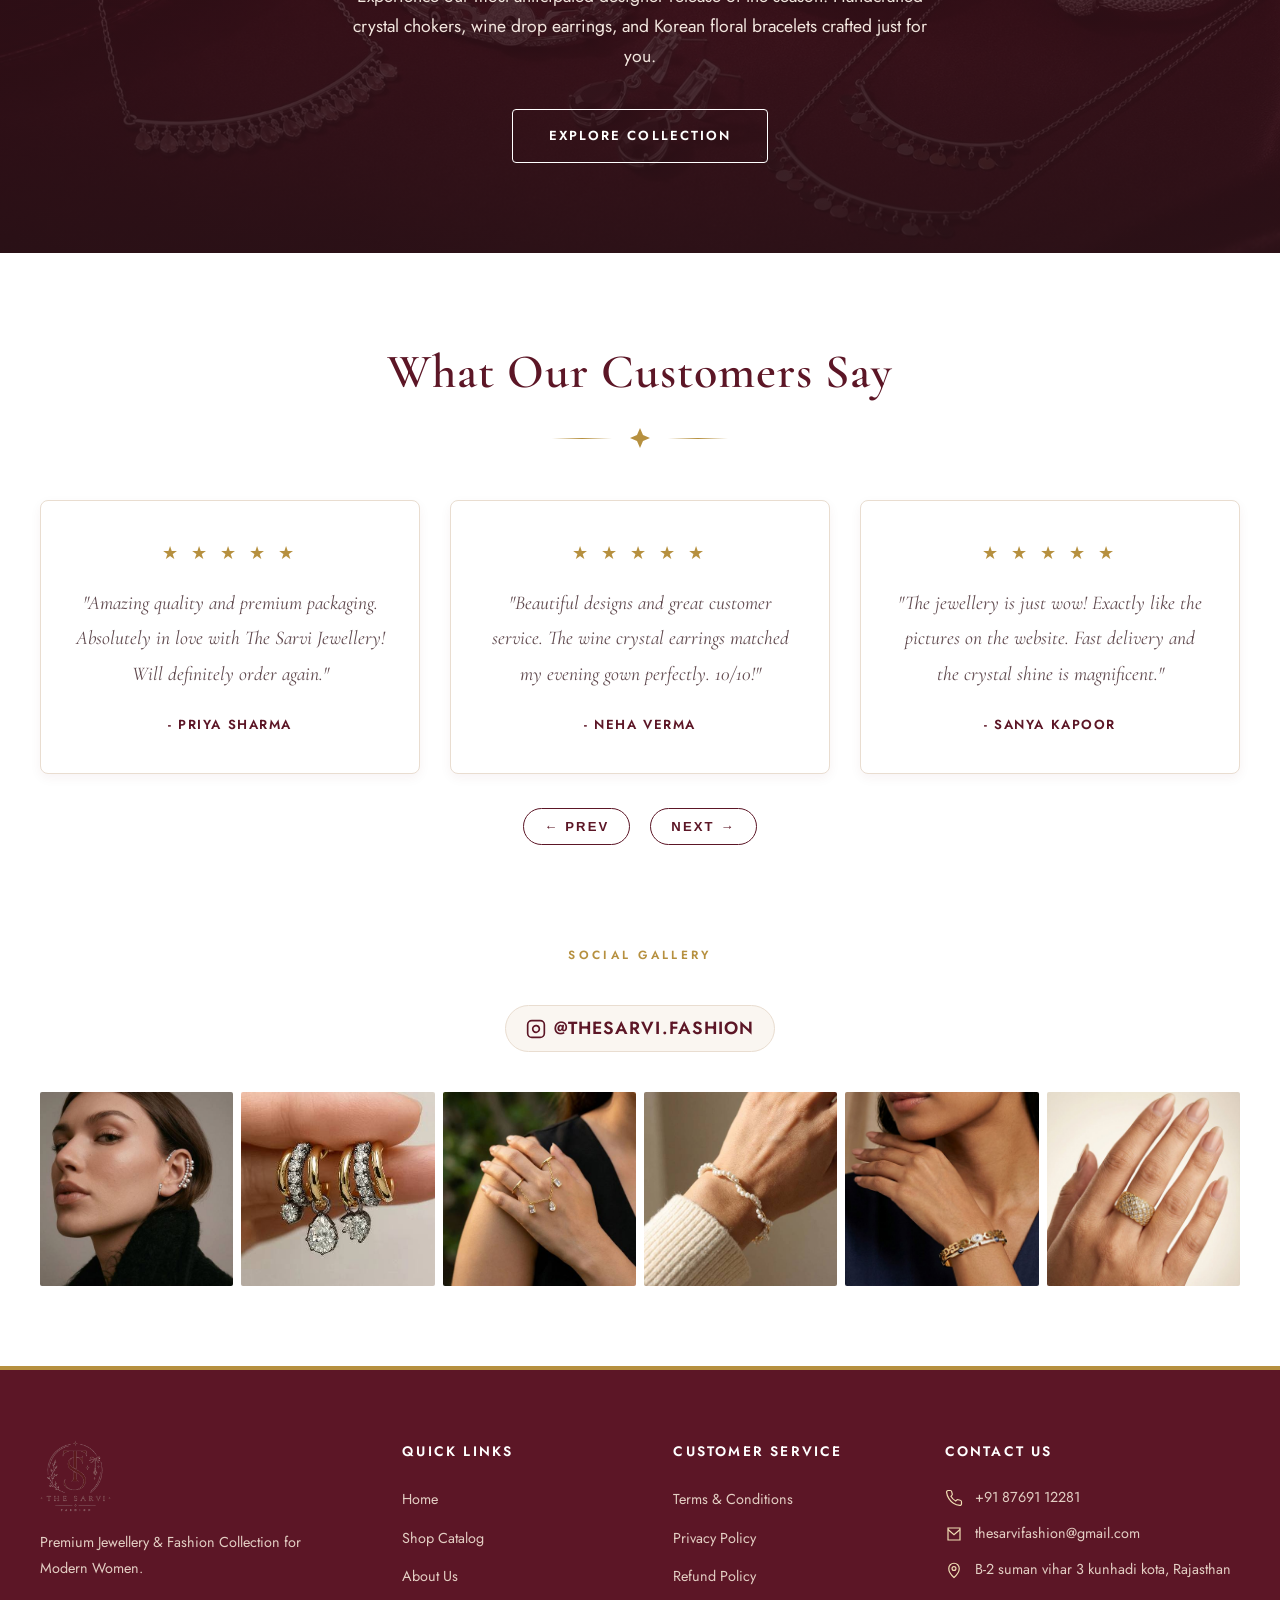
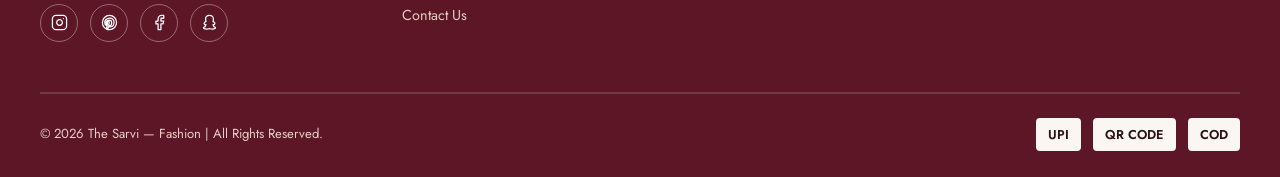
==== commit 35422d2d: "feat: implement shopping cart functionality, WhatsApp checkout, and side drawers with new supporting" ====
--- a/index.html
+++ b/index.html
@@ -5,12 +5,9 @@
     <meta name="viewport" content="width=device-width, initial-scale=1.0">
     <title>The Sarvi Fashion | Premium Jewellery & Fashion Collection</title>
     <link rel="icon" type="image/png" href="assets/images/logo/brand-logo.png">
-    <meta name="description" content="Discover The Sarvi's timeless collection of premium jewellery, Korean accessories, crystal earrings, and luxury fashion sets for modern women.">
-    <!-- Google Fonts -->
     <link rel="preconnect" href="https://fonts.googleapis.com">
     <link rel="preconnect" href="https://fonts.gstatic.com" crossorigin>
     <link href="https://fonts.googleapis.com/css2?family=Cormorant+Garamond:ital,wght@0,400;0,500;0,600;0,700;1,500&family=Jost:wght@300;400;500;600;700&display=swap" rel="stylesheet">
-    <!-- Core CSS -->
     <link rel="stylesheet" href="assets/css/style.css">
 </head>
 <body>
@@ -18,10 +15,9 @@
 <!-- ===== Topbar ===== -->
 <div class="topbar">
     <div class="container">
-        <span class="topbar-msg">✦ Get Great Discounts ✦</span>
+        <span class="topbar-msg">Discover Premium Fashion &amp; Jewellery Collections</span>
         <div class="topbar-links">
             <a href="contact.html">Help</a>
-            <a href="javascript:void(0)" onclick="openWishlistDrawer()">Wishlist</a>
         </div>
     </div>
 </div>
@@ -29,14 +25,20 @@
 <!-- ===== Header ===== -->
 <header class="site-header">
     <div class="container header-row">
-        <!-- Search Box -->
-        <div class="search-box">
-            <input type="text" id="headerSearchInput" placeholder="Search for jewellery, fashion..." autocomplete="off">
-            <button aria-label="search">
-                <svg width="18" height="18" viewBox="0 0 24 24" fill="none" stroke="currentColor" stroke-width="2"><circle cx="11" cy="11" r="7"/><line x1="21" y1="21" x2="16.65" y2="16.65"/></svg>
-            </button>
-            <!-- Live Search Results Dropdown -->
-            <div class="search-dropdown" id="searchDropdown"></div>
+        <!-- Search Box & Cart Icon -->
+        <div class="header-left">
+            <div class="search-box">
+                <input type="text" id="headerSearchInput" placeholder="Search for jewellery, fashion..." autocomplete="off">
+                <button aria-label="search">
+                    <svg width="16" height="16" viewBox="0 0 24 24" fill="none" stroke="currentColor" stroke-width="2"><circle cx="11" cy="11" r="7"/><line x1="21" y1="21" x2="16.65" y2="16.65"/></svg>
+                </button>
+                <div class="search-dropdown" id="searchDropdown"></div>
+            </div>
+            <div class="icon-link header-bag-icon" onclick="openCartDrawer()" title="View Shopping Bag">
+                <svg viewBox="0 0 24 24" fill="none" stroke="currentColor" stroke-width="2" width="22" height="22"><path d="M6 2L3 6v14a2 2 0 0 0 2 2h14a2 2 0 0 0 2-2V6l-3-4z"/><line x1="3" y1="6" x2="21" y2="6"/><path d="M16 10a4 4 0 0 1-8 0"/></svg>
+                <span>Bag</span>
+                <div class="badge" id="cartBadge">0</div>
+            </div>
         </div>
 
         <!-- Brand Logo -->
@@ -44,18 +46,14 @@
             <img src="assets/images/logo/brand-logo.png" alt="The Sarvi Fashion">
         </a>
 
-        <!-- Header Actions -->
+        <!-- Header Actions (Navigation on Desktop) -->
         <div class="header-actions">
-            <div class="icon-link" onclick="openWishlistDrawer()" title="View Wishlist">
-                <svg viewBox="0 0 24 24" fill="none" stroke="currentColor" stroke-width="2"><path d="M20.8 4.6a5.5 5.5 0 0 0-7.8 0L12 5.6l-1-1a5.5 5.5 0 1 0-7.8 7.8l1 1L12 21l7.8-7.6 1-1a5.5 5.5 0 0 0 0-7.8z"/></svg>
-                <span>Wishlist</span>
-                <div class="badge" id="wishBadge">0</div>
-            </div>
-            <div class="icon-link" onclick="openCartDrawer()" title="View Shopping Bag">
-                <svg viewBox="0 0 24 24" fill="none" stroke="currentColor" stroke-width="2"><path d="M6 2L3 6v14a2 2 0 0 0 2 2h14a2 2 0 0 0 2-2V6l-3-4z"/><line x1="3" y1="6" x2="21" y2="6"/><path d="M16 10a4 4 0 0 1-8 0"/></svg>
-                <span>Bag</span>
-                <div class="badge" id="cartBadge">0</div>
-            </div>
+            <nav class="desktop-nav-inline">
+                <a href="index.html">HOME</a>
+                <a href="shop.html">SHOP</a>
+                <a href="about.html">ABOUT</a>
+                <a href="contact.html">CONTACT US</a>
+            </nav>
             <button class="burger" id="burgerBtn" aria-label="Open Navigation">
                 <span></span>
                 <span></span>
@@ -63,16 +61,6 @@
             </button>
         </div>
     </div>
-
-    <!-- Main Navigation Bar (Clean Single-Pointer Links, No Dropdowns) -->
-    <nav class="main-nav" id="mainNav">
-        <div class="container">
-            <a href="index.html">HOME</a>
-            <a href="shop.html">SHOP</a>
-            <a href="about.html">ABOUT</a>
-            <a href="contact.html">CONTACT US</a>
-        </div>
-    </nav>
 </header>
 
 <!-- ===== Hero Slider Section (100% Full Viewport Width Edge-to-Edge) ===== -->
@@ -87,7 +75,7 @@
     </div>
     <!-- Slide 3 -->
     <div class="hero-slide" data-slide="2">
-        <img src="assets/images/hero/hero-slide-3.jpg" alt="Flat 20% Off Festive Sale">
+        <img src="assets/images/hero/hero-slide-3.jpg" alt="Festive Collection">
     </div>
 
     <!-- Dots Navigation -->
@@ -121,24 +109,24 @@
         </div>
 
         <div class="cat-grid">
-            <a href="jewellery.html" class="cat-card">
-                <div class="cat-icon"><img src="assets/images/categories/cat-jewellery.jpg" alt="Jewellery"></div>
-                <h4>JEWELLERY</h4>
+            <a href="shop.html?category=neckpeace" class="cat-card">
+                <div class="cat-icon"><img src="assets/images/categories/cat-jewellery.jpg" alt="Neckpeace"></div>
+                <h4>NECKPEACE</h4>
                 <span>Explore Now &rarr;</span>
             </a>
-            <a href="fashion.html" class="cat-card">
-                <div class="cat-icon"><img src="assets/images/categories/cat-fashion.jpg" alt="Fashion Accessories"></div>
-                <h4>FASHION ACCESSORIES</h4>
+            <a href="shop.html?category=bracelt" class="cat-card">
+                <div class="cat-icon"><img src="assets/images/categories/cat-fashion.jpg" alt="Bracelt"></div>
+                <h4>BRACELT</h4>
                 <span>Explore Now &rarr;</span>
             </a>
-            <a href="shop.html?category=korean" class="cat-card">
-                <div class="cat-icon"><img src="assets/images/categories/cat-korean.jpg" alt="Korean Collection"></div>
-                <h4>KOREAN COLLECTION</h4>
+            <a href="shop.html?category=earing" class="cat-card">
+                <div class="cat-icon"><img src="assets/images/categories/cat-korean.jpg" alt="Earing"></div>
+                <h4>EARING</h4>
                 <span>Explore Now &rarr;</span>
             </a>
-            <a href="shop.html?category=giftsets" class="cat-card">
-                <div class="cat-icon"><img src="assets/images/categories/cat-giftsets.jpg" alt="Gift Sets"></div>
-                <h4>GIFT SETS</h4>
+            <a href="shop.html?category=ring" class="cat-card">
+                <div class="cat-icon"><img src="assets/images/categories/cat-giftsets.jpg" alt="Ring"></div>
+                <h4>RING</h4>
                 <span>Explore Now &rarr;</span>
             </a>
         </div>
@@ -194,9 +182,9 @@
     <div class="promo-content">
         <span class="eyebrow">EXCLUSIVE DESIGNS · PREMIUM QUALITY</span>
         <h2>New Luxury Collection 2026</h2>
-        <div class="promo-off">UP TO 20% OFF</div>
+        <div class="promo-off">Exclusive Collection</div>
         <p>Experience our most anticipated designer release of the season. Handcrafted crystal chokers, wine drop earrings, and Korean floral bracelets crafted just for you.</p>
-        <a href="shop.html?badge=Luxury" class="btn btn-outline-white" style="margin-top:10px;">EXPLORE COLLECTION</a>
+        <a href="shop.html" class="btn btn-outline-white" style="margin-top:10px;">EXPLORE COLLECTION</a>
     </div>
 </section>
 
@@ -249,7 +237,7 @@
         <div class="insta-head">
             <span class="eyebrow">SOCIAL GALLERY</span>
             <br>
-            <a href="https://www.instagram.com/thesarvifashion?igsh=MXRlanlid2h0bGUwcg==" target="_blank" rel="noopener" class="insta-handle">
+            <a href="https://www.instagram.com/thesarvifashion" target="_blank" rel="noopener" class="insta-handle">
                 <svg width="20" height="20" viewBox="0 0 24 24" fill="none" stroke="currentColor" stroke-width="2"><rect x="2" y="2" width="20" height="20" rx="5" ry="5"/><path d="M16 11.37A4 4 0 1 1 12.63 8 4 4 0 0 1 16 11.37z"/><line x1="17.5" y1="6.5" x2="17.51" y2="6.5"/></svg>
                 @THESARVI.FASHION
             </a>
@@ -292,10 +280,10 @@
           <img src="assets/images/logo/brand-logo.png" alt="The Sarvi Fashion">
           <p>Premium Jewellery &amp; Fashion Collection for Modern Women.</p>
           <div class="foot-social">
-            <a href="https://www.instagram.com/thesarvifashion?igsh=MXRlanlid2h0bGUwcg==" target="_blank" rel="noopener" aria-label="Instagram"><svg viewBox="0 0 24 24" fill="none" stroke-width="1.6"><rect x="3" y="3" width="18" height="18" rx="5"/><circle cx="12" cy="12" r="4"/><circle cx="17.5" cy="6.5" r="1"/></svg></a>
-            <a href="#" aria-label="Pinterest"><svg viewBox="0 0 24 24" fill="none" stroke-width="1.6"><circle cx="12" cy="12" r="9"/><path d="M9 17c1-3 1.6-5.6 1.6-7.4A2 2 0 0 1 15 9.5c0 1.6-1 4-2.6 4-.8 0-1.4-.6-1.2-1.6"/></svg></a>
-            <a href="https://wa.me/919461479704" aria-label="WhatsApp" target="_blank"><svg viewBox="0 0 24 24" fill="none" stroke-width="1.6"><path d="M21 11.5a8.5 8.5 0 0 1-12.4 7.5L3 20l1.1-5.5A8.5 8.5 0 1 1 21 11.5Z"/></svg></a>
-            <a href="#" aria-label="Snapchat"><svg viewBox="0 0 24 24" fill="none" stroke="currentColor" stroke-width="1.6"><path d="M12 2C6.48 2 2 6.48 2 12s4.48 10 10 10 10-4.48 10-10S17.52 2 12 2zm0 18c-4.41 0-8-3.59-8-8s3.59-8 8-8 8 3.59 8 8-3.59 8-8 8zm0-14c-3.31 0-6 2.69-6 6s2.69 6 6 6 6-2.69 6-6-2.69-6-6-6z"/></svg></a>
+            <a href="https://www.instagram.com/thesarvifashion" target="_blank" rel="noopener" aria-label="Instagram"><svg viewBox="0 0 24 24" fill="none" stroke="currentColor" stroke-width="1.8" stroke-linecap="round" stroke-linejoin="round"><rect x="2" y="2" width="20" height="20" rx="5" ry="5"/><path d="M16 11.37A4 4 0 1 1 12.63 8 4 4 0 0 1 16 11.37z"/><line x1="17.5" y1="6.5" x2="17.51" y2="6.5"/></svg></a>
+            <a href="#" aria-label="Pinterest"><svg viewBox="0 0 24 24" fill="none" stroke="currentColor" stroke-width="1.8" stroke-linecap="round" stroke-linejoin="round"><path d="M12 2C6.48 2 2 6.48 2 12c0 4.15 2.52 7.71 6.1 9.27-.08-.78-.15-1.97.03-2.82.16-.76 1.05-4.46 1.05-4.46s-.27-.54-.27-1.34c0-1.25.73-2.19 1.63-2.19.77 0 1.14.58 1.14 1.27 0 .77-.49 1.93-.75 3-.21.9.45 1.63 1.34 1.63 1.61 0 2.85-1.7 2.85-4.14 0-2.16-1.55-3.67-3.77-3.67-2.57 0-4.08 1.93-4.08 3.92 0 .78.3 1.61.67 2.06.07.09.08.17.06.26-.07.3-.23.95-.26 1.08-.04.18-.15.22-.34.13-1.28-.6-2.08-2.47-2.08-3.98 0-3.24 2.35-6.22 6.79-6.22 3.56 0 6.33 2.54 6.33 5.93 0 3.54-2.23 6.39-5.33 6.39-1.04 0-2.02-.54-2.35-1.18l-.64 2.45c-.23.89-.86 2-1.28 2.68C9.56 21.84 10.74 22 12 22c5.52 0 10-4.48 10-10S17.52 2 12 2z"/></svg></a>
+            <a href="#" aria-label="Facebook"><svg viewBox="0 0 24 24" fill="none" stroke="currentColor" stroke-width="1.8" stroke-linecap="round" stroke-linejoin="round"><path d="M18 2h-3a5 5 0 0 0-5 5v3H7v4h3v8h4v-8h3l1-4h-4V7a1 1 0 0 1 1-1h3z"/></svg></a>
+            <a href="#" aria-label="Snapchat"><svg viewBox="0 0 24 24" fill="none" stroke="currentColor" stroke-width="1.8" stroke-linecap="round" stroke-linejoin="round"><path d="M12 2c-3.5 0-5.5 2.3-5.5 5.5 0 1.2.3 2.4.5 3.3-.8.2-1.7.6-2.2 1.3-.4.5-.4 1.2-.1 1.8.4.8 1.4 1.3 2.3 1.2-.1.5-.3 1.2-.7 1.8-.4.7-1 1.3-1.9 1.6-.4.1-.7.4-.8.8 0 .4.2.8.5 1 1.2.7 2.7 1 4.1 1 1.3 0 2.6-.3 3.8-.9 1.2.6 2.5.9 3.8.9 1.4 0 2.9-.3 4.1-1 .3-.2.5-.6.5-1 0-.4-.4-.7-.8-.8-.9-.3-1.5-.9-1.9-1.6-.4-.6-.6-1.3-.7-1.8.9.1 1.9-.4 2.3-1.2.3-.6.3-1.3-.1-1.8-.5-.7-1.4-1.1-2.2-1.3.2-.9.5-2.1.5-3.3C17.5 4.3 15.5 2 12 2z"/></svg></a>
           </div>
         </div>
         <div>
@@ -320,23 +308,17 @@
           <ul class="foot-contact">
             <li>
               <svg viewBox="0 0 24 24" fill="none" stroke-width="1.6"><path d="M22 16.9v3a2 2 0 0 1-2.2 2 19.8 19.8 0 0 1-8.6-3 19.5 19.5 0 0 1-6-6A19.8 19.8 0 0 1 2.1 4.2 2 2 0 0 1 4 2h3a2 2 0 0 1 2 1.7c.1.9.3 1.8.6 2.7a2 2 0 0 1-.5 2.1L7.9 9.7a16 16 0 0 0 6.4 6.4l1.2-1.2a2 2 0 0 1 2.1-.5c.9.3 1.8.5 2.7.6A2 2 0 0 1 22 16.9Z"/></svg>
-              <a href="tel:+919461479704">+91 94614 79704</a>
+              <a href="tel:+918769112281">+91 87691 12281</a>
             </li>
             <li>
               <svg viewBox="0 0 24 24" fill="none" stroke-width="1.6"><path d="M4 4h16v16H4Z"/><path d="m4 6 8 7 8-7"/></svg>
-              <a href="mailto:hello@thesarvi.com">hello@thesarvi.com</a>
+              <a href="mailto:thesarvifashion@gmail.com">thesarvifashion@gmail.com</a>
             </li>
             <li>
               <svg viewBox="0 0 24 24" fill="none" stroke-width="1.6"><path d="M12 22s7-6.2 7-12a7 7 0 1 0-14 0c0 5.8 7 12 7 12Z"/><circle cx="12" cy="10" r="2.6"/></svg>
-              <span>Jaipur, Rajasthan, India</span>
+              <span>B-2 suman vihar 3 kunhadi kota, Rajasthan</span>
             </li>
           </ul>
-          <div class="foot-news">
-            <p style="font-size:0.9rem; margin-bottom:16px;">Subscribe for exclusive discount alerts:</p>
-            <form class="newsletter-form">
-                <button type="button" class="btn btn-fill" onclick="window.open('https://api.whatsapp.com/send?phone=' + window.CONFIG.WHATSAPP_NUMBER, '_blank')" style="width: 100%;">SUBSCRIBE VIA WHATSAPP</button>
-            </form>
-          </div>
         </div>
       </div>
 
@@ -351,20 +333,28 @@
     </div>
 </footer>
 
-<!-- ===== Floating WhatsApp Order Button ===== -->
-<a href="https://api.whatsapp.com/send?phone=919876543210&text=Hello%20The%20Sarvi%20Fashion!%20I%20would%20like%20to%20inquire%20about%20your%20latest%20jewellery%20collection." target="_blank" rel="noopener" class="whatsapp-float" id="whatsappFloat" aria-label="Chat on WhatsApp">
-    <svg viewBox="0 0 24 24"><path d="M12.031 6.172c-3.181 0-5.767 2.586-5.768 5.766-.001 1.298.38 2.27 1.019 3.287l-.582 2.128 2.182-.573c.978.58 1.911.928 3.145.929 3.178 0 5.767-2.587 5.768-5.766.001-3.187-2.575-5.77-5.764-5.771zm3.392 8.244c-.144.405-.837.774-1.17.824-.299.045-.677.063-1.092-.069-.252-.08-.575-.187-.988-.365-1.739-.751-2.874-2.502-2.961-2.617-.087-.116-.708-.94-.708-1.793s.448-1.273.607-1.446c.159-.173.346-.217.462-.217l.332.006c.106.005.249-.04.39.298.144.347.491 1.2.534 1.287.043.087.072.188.014.304-.058.116-.087.188-.173.289l-.26.304c-.087.086-.177.18-.076.354.101.174.449.741.964 1.201.662.591 1.221.774 1.394.86s.28.072.386-.058c.106-.13.462-.538.586-.723.124-.185.248-.154.414-.092.166.062 1.05.495 1.23.583.18.088.301.131.344.204.043.072.043.419-.101.824z"/></svg>
-    <span class="whatsapp-tooltip">💬 Order / Chat via WhatsApp</span>
-</a>
-
-<!-- ===== Slide-Over Drawer Overlay ===== -->
-<div class="drawer-overlay" id="drawerOverlay"></div>
-
-<!-- ===== Dedicated Side-Drawer Mobile Navigation ===== -->
-<div class="mobile-nav-drawer" id="mobileNavDrawer">
+<!-- ===== Cart Drawer ===== -->
+<div class="drawer" id="cartDrawer">
+    <div class="drawer-head">
+        <h3>Shopping Bag (<span id="cartCountHead">0</span>)</h3>
+        <button class="drawer-close" onclick="closeDrawers()">&times;</button>
+    </div>
+    <div class="drawer-body" id="cartDrawerBody"></div>
+    <div class="drawer-foot">
+        <div class="subtotal-row" style="display:flex; justify-content:space-between; font-weight:600; font-size:1.15rem; color:var(--maroon-deep); margin-bottom:10px;">
+            <span>Subtotal</span>
+            <strong id="cartSubtotal">₹0</strong>
+        </div>
+        <p style="font-size:0.75rem; color:var(--ink-soft); margin-bottom:12px;">Free shipping applied on all orders.</p>
+        <button class="btn btn-fill" style="width:100%;" onclick="openCheckoutModal()">PROCEED TO CHECKOUT &rarr;</button>
+    </div>
+</div>
+
+<!-- ===== Mobile Off-Canvas Nav ===== -->
+<div class="mobile-nav" id="mobileNav">
     <div class="mobile-nav-head">
-        <img src="assets/images/logo/brand-logo.png" alt="The Sarvi Fashion">
-        <button class="drawer-close" id="mobileNavClose" aria-label="Close Menu">&times;</button>
+        <img src="assets/images/logo/brand-logo.png" alt="The Sarvi Logo" style="height:38px;">
+        <button class="drawer-close" id="mobileNavClose">&times;</button>
     </div>
     <div class="mobile-nav-body">
         <div class="mobile-nav-links">
@@ -375,148 +365,64 @@
         </div>
     </div>
     <div class="mobile-nav-foot">
-        <a href="https://api.whatsapp.com/send?phone=919876543210" target="_blank" rel="noopener" class="btn btn-fill" style="width:100%; padding:14px; font-size:0.78rem;">
-            📱 CHAT ON WHATSAPP
-        </a>
+        <a href="tel:+918769112281" class="btn btn-outline" style="width:100%; text-align:center;">CALL US: +91 87691 12281</a>
     </div>
 </div>
-
-<!-- ===== Shopping Cart Drawer ===== -->
-<div class="drawer" id="cartDrawer">
-    <div class="drawer-head">
-        <h3>Shopping Bag</h3>
-        <button class="drawer-close" onclick="closeDrawers()" aria-label="Close Bag">
-            <svg viewBox="0 0 24 24" fill="none" stroke="currentColor" stroke-width="2"><line x1="18" y1="6" x2="6" y2="18"/><line x1="6" y1="6" x2="18" y2="18"/></svg>
-        </button>
-    </div>
-    <div class="drawer-body" id="cartDrawerBody">
-        <div class="drawer-empty">Loading your bag...</div>
-    </div>
-    <div class="drawer-foot">
-        <div class="drawer-total">
-            <span>Estimated Total:</span>
-            <span id="cartTotalAmount">₹0</span>
-        </div>
-        <button class="btn btn-fill" style="width:100%; padding: 15px;" onclick="proceedToWhatsAppCheckout()">
-            PROCEED TO CHECKOUT &rarr;
-        </button>
-        <div style="text-align:center; font-size:0.75rem; color:var(--ink-soft); margin-top:10px;">
-            ✦ Free Insured Shipping &amp; Instant WhatsApp Confirmation
-        </div>
+<div class="overlay" id="overlay" onclick="closeDrawers()"></div>
+
+<!-- ===== Instant Checkout Modal ===== -->
+<div class="modal" id="checkoutModal">
+    <div class="modal-card" style="background:#fff; max-width:540px; border-radius:8px; padding:32px; position:relative;">
+        <button class="modal-close" onclick="closeModals()">&times;</button>
+        <span class="eyebrow">THE SARVI CHECKOUT</span>
+        <h3>Complete Your Order</h3>
+        <p style="font-size:0.88rem; color:var(--ink-soft); margin-bottom:18px;">Fill in your details below to place order via WhatsApp &amp; Track in real-time.</p>
+
+        <form id="checkoutForm" onsubmit="handleCheckout(event)">
+            <div class="form-group" style="margin-bottom:14px;">
+                <label style="display:block; font-size:0.8rem; font-weight:600; margin-bottom:4px;">Full Name *</label>
+                <input type="text" id="custName" placeholder="e.g. Priya Sharma" required style="width:100%; padding:10px; border:1px solid var(--line); border-radius:3px;">
+            </div>
+            <div class="form-group" style="margin-bottom:14px;">
+                <label style="display:block; font-size:0.8rem; font-weight:600; margin-bottom:4px;">Phone Number (WhatsApp) *</label>
+                <input type="tel" id="custPhone" placeholder="e.g. 9876543210" required pattern="[0-9]{10}" style="width:100%; padding:10px; border:1px solid var(--line); border-radius:3px;">
+            </div>
+            <div class="form-group" style="margin-bottom:14px;">
+                <label style="display:block; font-size:0.8rem; font-weight:600; margin-bottom:4px;">Complete Delivery Address *</label>
+                <textarea id="custAddress" rows="2" placeholder="House No, Street, Landmark, City, Pincode" required style="width:100%; padding:10px; border:1px solid var(--line); border-radius:3px;"></textarea>
+            </div>
+            <div class="form-group" style="margin-bottom:14px;">
+                <label style="display:block; font-size:0.8rem; font-weight:600; margin-bottom:4px;">Payment Option *</label>
+                <select id="custPayment" required onchange="togglePaymentNotice(this.value)" style="width:100%; padding:10px; border:1px solid var(--line); border-radius:3px; background:#fff;">
+                    <option value="COD">Cash on Delivery (COD)</option>
+                    <option value="UPI">UPI / GPay / PhonePe / Paytm</option>
+                    <option value="QR">Scan QR Code</option>
+                </select>
+            </div>
+
+            <div id="qrNotice" style="display:none; background:var(--cream-2); padding:16px; border-radius:8px; font-size:0.85rem; margin-bottom:16px; border:1px solid var(--line); text-align:center;">
+                <div style="font-weight:700; font-size:0.88rem; color:var(--maroon-deep); margin-bottom:8px; letter-spacing:0.05em;">⚡ INSTANT UPI SCAN &amp; PAY</div>
+                <div style="background:#fff; padding:12px; display:inline-block; border-radius:8px; border:1px solid var(--line); margin-bottom:8px; box-shadow:0 4px 12px rgba(0,0,0,0.06);">
+                    <img src="https://api.qrserver.com/v1/create-qr-code/?size=150x150&data=upi://pay?pa=8769112281@upi&pn=The%20Sarvi%20Fashion" alt="The Sarvi UPI QR Code Scanner" style="width:130px; height:130px; display:block; margin:0 auto;">
+                </div>
+                <p style="font-size:0.8rem; color:var(--ink-soft); margin:0; line-height:1.5;">Scan with GPay, PhonePe, Paytm or Any UPI App<br><strong style="color:var(--ink); font-size:0.85rem;">UPI ID: 8769112281@upi</strong></p>
+            </div>
+
+            <div style="background:var(--cream-2); padding:12px 14px; border-radius:4px; margin-bottom:18px; font-size:0.88rem;">
+                Total Amount Payable: <strong id="checkoutTotalPayable" style="color:var(--maroon-deep);">₹0</strong>
+            </div>
+
+            <button type="submit" class="btn btn-fill" id="checkoutSubmitBtn" style="width:100%; padding:14px;">PLACE ORDER VIA WHATSAPP &rarr;</button>
+        </form>
     </div>
 </div>
 
-<!-- ===== Wishlist Drawer ===== -->
-<div class="drawer" id="wishlistDrawer">
-    <div class="drawer-head">
-        <h3>Saved Wishlist ❤️</h3>
-        <button class="drawer-close" onclick="closeDrawers()" aria-label="Close Wishlist">
-            <svg viewBox="0 0 24 24" fill="none" stroke="currentColor" stroke-width="2"><line x1="18" y1="6" x2="6" y2="18"/><line x1="6" y1="6" x2="18" y2="18"/></svg>
-        </button>
-    </div>
-    <div class="drawer-body" id="wishlistDrawerBody">
-        <div class="drawer-empty">Your wishlist is empty.</div>
-    </div>
-    <div class="drawer-foot">
-        <a href="shop.html" class="btn btn-outline" style="width:100%; padding:14px; text-align:center;" onclick="closeDrawers()">
-            EXPLORE FULL CATALOG
-        </a>
-    </div>
-</div>
-
-<!-- ===== Instant Checkout Modal (WhatsApp + Google Sheets) ===== -->
-<div class="modal-overlay" id="checkoutModal">
-    <div class="modal-content">
-        <button class="modal-close" onclick="closeModals()" aria-label="Close">&times;</button>
-        <h3 style="font-size:1.6rem; margin-bottom:6px;">Instant Express Checkout</h3>
-        <p style="font-size:0.9rem; color:var(--ink-soft); margin-bottom:20px;">Complete your details below. Clicking order will launch WhatsApp with your formatted invoice &amp; sync your order data instantly!</p>
-
-        <form onsubmit="submitWhatsAppOrder(event)">
-            <div style="margin-bottom:14px;">
-                <label style="display:block; font-size:0.85rem; font-weight:600; margin-bottom:4px;">Full Name *</label>
-                <input type="text" id="custName" required placeholder="Enter your full name" style="width:100%; padding:12px; border:1px solid var(--line); border-radius:3px; font-family:'Jost',sans-serif;">
-            </div>
-
-            <div style="margin-bottom:14px;">
-                <label style="display:block; font-size:0.85rem; font-weight:600; margin-bottom:4px;">Phone Number (WhatsApp) *</label>
-                <input type="tel" id="custPhone" required placeholder="e.g. +91 98765 43210" style="width:100%; padding:12px; border:1px solid var(--line); border-radius:3px; font-family:'Jost',sans-serif;">
-            </div>
-
-            <div style="margin-bottom:14px;">
-                <label style="display:block; font-size:0.85rem; font-weight:600; margin-bottom:4px;">Complete Delivery Address *</label>
-                <textarea id="custAddress" rows="3" required placeholder="House No, Street, Landmark, City, State, PIN Code" style="width:100%; padding:12px; border:1px solid var(--line); border-radius:3px; font-family:'Jost',sans-serif; resize:vertical;"></textarea>
-            </div>
-
-            <div style="margin-bottom:16px;">
-                <label style="display:block; font-size:0.85rem; font-weight:600; margin-bottom:8px;">Select Payment Method *</label>
-                <div style="display:grid; grid-template-columns:repeat(3, 1fr); gap:10px;">
-                    <label style="border:1px solid var(--line); padding:10px; border-radius:3px; cursor:pointer; font-size:0.82rem; display:flex; align-items:center; gap:6px;">
-                        <input type="radio" name="paymentMethod" value="UPI / QR Scan" checked>
-                        <span>UPI / QR Scan</span>
-                    </label>
-                    <label style="border:1px solid var(--line); padding:10px; border-radius:3px; cursor:pointer; font-size:0.82rem; display:flex; align-items:center; gap:6px;">
-                        <input type="radio" name="paymentMethod" value="Cash on Delivery (COD)">
-                        <span>COD Delivery</span>
-                    </label>
-                    <label style="border:1px solid var(--line); padding:10px; border-radius:3px; cursor:pointer; font-size:0.82rem; display:flex; align-items:center; gap:6px;">
-                        <input type="radio" name="paymentMethod" value="WhatsApp Pay Link">
-                        <span>WhatsApp Pay</span>
-                    </label>
-                </div>
-            </div>
-
-            <div style="margin-bottom:16px;">
-                <label style="display:block; font-size:0.85rem; font-weight:600; margin-bottom:4px;">Special Instructions (Optional)</label>
-                <input type="text" id="custNotes" placeholder="e.g. Gift wrap required, please deliver by Friday" style="width:100%; padding:12px; border:1px solid var(--line); border-radius:3px; font-family:'Jost',sans-serif;">
-            </div>
-
-            <!-- Order Summary Box -->
-            <div style="background:var(--cream-2); border:1px solid var(--line); padding:16px; border-radius:3px; margin-bottom:20px;" id="modalOrderSummary"></div>
-
-            <div style="display:flex; gap:12px;">
-                <button type="button" class="btn btn-outline" style="flex:1;" onclick="openUPIScanModal()">
-                    📱 SCAN &amp; PAY UPI QR
-                </button>
-                <button type="submit" class="btn btn-fill" style="flex:1.5;">
-                    CONFIRM &amp; ORDER ON WHATSAPP &rarr;
-                </button>
-            </div>
-        </form>
-    </div>
-</div>
-
-<!-- ===== UPI QR Code Scan Modal ===== -->
-<div class="modal-overlay" id="upiScanModal">
-    <div class="modal-content" style="max-width:420px; text-align:center;">
-        <button class="modal-close" onclick="document.getElementById('upiScanModal').classList.remove('is-open')" aria-label="Close">&times;</button>
-        <h3 style="font-size:1.5rem; margin-bottom:6px;">Direct UPI QR Payment</h3>
-        <p style="font-size:0.88rem; color:var(--ink-soft); margin-bottom:18px;">Scan with GPay, PhonePe, Paytm, or any BHIM UPI App</p>
-
-        <div style="background:#fff; border:2px dashed var(--gold); padding:20px; border-radius:8px; display:inline-block; margin-bottom:16px;">
-            <!-- Simulated QR Code graphic using stylized borders / svg -->
-            <svg width="180" height="180" viewBox="0 0 100 100" fill="none" stroke="var(--ink)" stroke-width="4">
-                <rect x="10" y="10" width="30" height="30" rx="3"/><rect x="18" y="18" width="14" height="14" fill="var(--maroon-deep)"/>
-                <rect x="60" y="10" width="30" height="30" rx="3"/><rect x="68" y="18" width="14" height="14" fill="var(--maroon-deep)"/>
-                <rect x="10" y="60" width="30" height="30" rx="3"/><rect x="18" y="68" width="14" height="14" fill="var(--maroon-deep)"/>
-                <path d="M50 15v70M15 50h70M60 60h15v15H60zM75 75h15v15H75z" stroke="var(--gold)"/>
-            </svg>
-            <div style="font-weight:700; color:var(--maroon-deep); margin-top:8px; font-size:1.1rem;" id="upiModalAmount">Payable: ₹0</div>
-            <div style="font-size:0.78rem; color:var(--ink-soft); margin-top:4px;">UPI ID: <b>thesarvi@upi</b></div>
-        </div>
-
-        <div style="margin-bottom:16px; text-align:left;">
-            <label style="display:block; font-size:0.82rem; font-weight:600; margin-bottom:4px;">Enter Transaction / UTR Ref Number:</label>
-            <input type="text" placeholder="12-digit UTR No (e.g. 419283748291)" style="width:100%; padding:10px; border:1px solid var(--line); border-radius:3px;">
-        </div>
-
-        <button type="button" class="btn btn-fill" style="width:100%;" onclick="document.getElementById('upiScanModal').classList.remove('is-open'); showToast('Transaction Verified! Please confirm order via WhatsApp.');">
-            VERIFY PAYMENT &amp; CONTINUE &rarr;
-        </button>
-    </div>
-</div>
-
-<!-- Core Scripts -->
+<a href="https://wa.me/918769112281" target="_blank" rel="noopener" class="whatsapp-float" aria-label="WhatsApp Chat">
+    <svg viewBox="0 0 32 32" width="28" height="28" fill="#ffffff"><path d="M16 2A13.93 13.93 0 0 0 4.07 22.81L2 29.93l7.33-1.92A13.93 13.93 0 1 0 16 2zm0 25.54a11.58 11.58 0 0 1-5.91-1.62l-.42-.25-4.38 1.15 1.17-4.27-.28-.44a11.59 11.59 0 1 1 9.82 5.43zm6.36-8.67c-.35-.18-2.07-1.02-2.39-1.14s-.55-.18-.79.18-.93 1.14-1.14 1.38-.42.27-.77.09a9.7 9.7 0 0 1-2.86-1.77 10.73 10.73 0 0 1-1.98-2.47c-.21-.35 0-.54.17-.71.16-.16.35-.42.53-.62a2.38 2.38 0 0 0 .35-.59.65.65 0 0 0 0-.62c-.09-.18-.79-1.91-1.08-2.61s-.58-.59-.79-.6h-.67a1.3 1.3 0 0 0-.94.44A3.94 3.94 0 0 0 8.5 12.3c0 2.3 1.68 4.52 1.91 4.83s3.3 5.04 8 7.07c1.12.48 2 .77 2.68.99a6.45 6.45 0 0 0 2.95.18 4.82 4.82 0 0 0 3.17-2.24 3.88 3.88 0 0 0 .27-2.24c-.09-.15-.35-.24-.7-.41z"/></svg>
+</a>
+
 <script src="assets/js/products.js"></script>
 <script src="assets/js/main.js"></script>
+
 </body>
-</html>
+</html>
--- a/assets/css/style.css
+++ b/assets/css/style.css
@@ -30,6 +30,28 @@
     box-sizing: border-box;
     margin: 0;
     padding: 0;
+    scrollbar-width: thin;
+    scrollbar-color: var(--maroon-deep) var(--cream-2);
+}
+
+/* Custom Luxury Brand Scrollbar (Chrome, Edge, Safari, Opera) */
+::-webkit-scrollbar {
+    width: 7px;
+    height: 7px;
+}
+
+::-webkit-scrollbar-track {
+    background: var(--cream-2);
+}
+
+::-webkit-scrollbar-thumb {
+    background: var(--maroon-deep);
+    border-radius: 10px;
+    border: 1px solid var(--cream-2);
+}
+
+::-webkit-scrollbar-thumb:hover {
+    background: var(--maroon);
 }
 
 html {
@@ -83,7 +105,7 @@
 .container {
     max-width: 1320px;
     margin: 0 auto;
-    padding: 0 clamp(16px, 4vw, 50px);
+    padding: 0 clamp(16px, 4vw, 40px);
 }
 
 /* ==========================================================================
@@ -207,8 +229,6 @@
     text-transform: uppercase;
     letter-spacing: 0.16em;
     font-weight: 500;
-    margin: 0 auto;
-    text-align: center;
 }
 
 .topbar-links {
@@ -245,7 +265,7 @@
     grid-template-columns: 1fr auto 1fr;
     align-items: center;
     gap: 20px;
-    padding: 16px 0;
+    padding: 16px;
 }
 
 .search-box {
@@ -254,8 +274,8 @@
     border: 1px solid var(--line);
     border-radius: 50px;
     background: #fff;
-    max-width: 310px;
-    padding: 4px 16px;
+    max-width: 240px;
+    padding: 3px 14px;
     position: relative;
     transition: var(--transition-fast);
 }
@@ -268,7 +288,7 @@
 .search-box input {
     border: none;
     outline: none;
-    padding: 8px 6px;
+    padding: 6px 4px;
     font-size: 0.88rem;
     width: 100%;
     font-family: 'Jost', sans-serif;
@@ -852,16 +872,16 @@
 /* Filter Tabs on Catalog & Category Pages */
 .filter-tabs {
     display: flex;
-    justify-content: center;
-    gap: 12px;
+    justify-content: flex-start;
+    gap: 10px;
     flex-wrap: wrap;
-    margin-bottom: 40px;
+    align-items: center;
 }
 
 .filter-btn {
-    padding: 11px 26px;
+    padding: 10px 22px;
     font-size: 0.82rem;
-    letter-spacing: 0.1em;
+    letter-spacing: 0.08em;
     text-transform: uppercase;
     font-weight: 600;
     background: #fff;
@@ -878,6 +898,19 @@
     color: #fff;
     border-color: var(--maroon-deep);
     box-shadow: 0 6px 18px rgba(92, 22, 38, 0.22);
+}
+
+.mobile-category-dropdown {
+    display: none;
+}
+
+@media (max-width: 768px) {
+    .desktop-filter-tabs {
+        display: none !important;
+    }
+    .mobile-category-dropdown {
+        display: flex !important;
+    }
 }
 
 /* ==========================================================================
@@ -1328,8 +1361,8 @@
     bottom: 28px;
     right: 28px;
     z-index: 300;
-    width: 60px;
-    height: 60px;
+    width: 50px;
+    height: 50px;
     border-radius: 50%;
     background: #25D366;
     display: flex;
@@ -1346,8 +1379,8 @@
 }
 
 .whatsapp-float svg {
-    width: 32px;
-    height: 32px;
+    width: 50px;
+    height: 50px;
     fill: #fff;
 }
 
@@ -1374,6 +1407,7 @@
 /* ==========================================================================
    12. Slide-Over Drawers (Cart, Wishlist & Dedicated Mobile Side Menu)
    ========================================================================== */
+.overlay,
 .drawer-overlay {
     position: fixed;
     inset: 0;
@@ -1386,6 +1420,7 @@
     transition: opacity 0.35s ease;
 }
 
+.overlay.is-open,
 .drawer-overlay.is-open {
     opacity: 1;
     pointer-events: auto;
@@ -1411,6 +1446,7 @@
 }
 
 /* Side Drawer Mobile Navigation (Slides from Left) */
+.mobile-nav,
 .mobile-nav-drawer {
     position: fixed;
     top: 0;
@@ -1426,6 +1462,7 @@
     box-shadow: 18px 0 44px rgba(0, 0, 0, 0.20);
 }
 
+.mobile-nav.is-open,
 .mobile-nav-drawer.is-open {
     transform: translateX(0);
 }
@@ -1624,8 +1661,67 @@
 }
 
 /* ==========================================================================
-   13. Express Checkout & UPI Modals
+   13. Express Checkout & UPI Modals & Form Controls
    ========================================================================== */
+.form-group {
+    margin-bottom: 16px;
+    text-align: left;
+}
+
+.form-group label {
+    display: block;
+    font-size: 0.8rem;
+    font-weight: 600;
+    letter-spacing: 0.06em;
+    text-transform: uppercase;
+    color: var(--ink);
+    margin-bottom: 6px;
+}
+
+.form-group input,
+.form-group select,
+.form-group textarea,
+.modal-card input,
+.modal-card select,
+.modal-card textarea,
+.modal-content input,
+.modal-content select,
+.modal-content textarea {
+    width: 100%;
+    padding: 12px 14px;
+    border: 1.5px solid var(--line);
+    border-radius: 6px;
+    font-family: 'Jost', sans-serif;
+    font-size: 0.92rem;
+    color: var(--ink);
+    background-color: var(--cream-2);
+    transition: border-color 0.25s ease, background-color 0.25s ease, box-shadow 0.25s ease;
+    outline: none;
+    box-sizing: border-box;
+}
+
+.form-group input:focus,
+.form-group select:focus,
+.form-group textarea:focus,
+.modal-card input:focus,
+.modal-card select:focus,
+.modal-card textarea:focus,
+.modal-content input:focus,
+.modal-content select:focus,
+.modal-content textarea:focus {
+    border-color: var(--maroon-deep);
+    background-color: #ffffff;
+    box-shadow: 0 0 0 3.5px rgba(88, 14, 30, 0.12);
+}
+
+.form-group textarea,
+.modal-card textarea,
+.modal-content textarea {
+    resize: vertical;
+    min-height: 70px;
+}
+
+.modal,
 .modal-overlay {
     position: fixed;
     inset: 0;
@@ -1642,33 +1738,37 @@
     transition: opacity 0.35s ease;
 }
 
+.modal.is-open,
 .modal-overlay.is-open {
     opacity: 1;
     pointer-events: auto;
 }
 
+.modal-card,
 .modal-content {
     background: #fff;
-    border-radius: var(--radius-lg);
+    border-radius: 12px;
     width: 100%;
-    max-width: 600px;
+    max-width: 540px;
     max-height: 90vh;
     overflow-y: auto;
-    padding: 36px;
+    padding: 32px 28px;
     position: relative;
-    box-shadow: 0 26px 60px rgba(0, 0, 0, 0.30);
+    box-shadow: 0 24px 60px rgba(30, 6, 12, 0.30);
+    border: 1px solid var(--line);
     transform: translateY(20px);
     transition: transform 0.4s cubic-bezier(0.25, 1, 0.5, 1);
 }
 
+.modal.is-open .modal-card,
 .modal-overlay.is-open .modal-content {
     transform: translateY(0);
 }
 
 .modal-close {
     position: absolute;
-    top: 20px;
-    right: 20px;
+    top: 18px;
+    right: 18px;
     width: 36px;
     height: 36px;
     border-radius: 50%;
@@ -1692,6 +1792,33 @@
 /* ==========================================================================
    14. Highly Polished Responsive Breakpoints (Mobile & Tablet)
    ========================================================================== */
+
+.desktop-nav-inline {
+    display: flex;
+    gap: 24px;
+    align-items: center;
+}
+.desktop-nav-inline a {
+    font-size: 0.95rem;
+    font-weight: 500;
+    letter-spacing: 1px;
+    color: var(--ink);
+    position: relative;
+    padding-bottom: 4px;
+}
+.desktop-nav-inline a:hover {
+    color: var(--maroon);
+}
+.desktop-nav-inline a::after {
+    content: '';
+    position: absolute;
+    bottom: 0; left: 0; width: 0; height: 1px;
+    background: var(--maroon);
+    transition: width 0.3s ease;
+}
+.desktop-nav-inline a:hover::after {
+    width: 100%;
+}
 @media (max-width: 1100px) {
     .cat-grid {
         grid-template-columns: repeat(2, 1fr);
@@ -1730,13 +1857,15 @@
         grid-template-columns: auto 1fr auto;
         gap: 14px;
     }
+    .desktop-nav-inline {
+        display: none;
+    }
     .search-box {
         display: none;
     }
     .brand img {
         height: 52px;
     }
-    /* Hide desktop navigation bar on mobile/tablet, show burger button */
     nav.main-nav {
         display: none;
     }
@@ -1760,54 +1889,117 @@
 
 @media (max-width: 600px) {
     .section {
-        padding: 56px 0;
-    }
+        padding: 42px 0;
+    }
+    .eyebrow {
+        font-size: 0.68rem;
+        letter-spacing: 0.2em;
+    }
+    h1 {
+        font-size: 2rem !important;
+    }
+    h2 {
+        font-size: 1.7rem !important;
+    }
+    h3 {
+        font-size: 1.35rem !important;
+    }
+    h4 {
+        font-size: 1.05rem !important;
+    }
+    .section-head {
+        margin-bottom: 24px;
+    }
+    /* Stack products & categories 1 card per row on mobile */
     .cat-grid {
-        grid-template-columns: repeat(2, 1fr);
+        grid-template-columns: 1fr;
         gap: 16px;
     }
     .cat-card {
-        padding: 24px 12px;
+        padding: 20px 16px;
     }
     .cat-icon {
-        width: 86px;
-        height: 86px;
-        margin-bottom: 14px;
+        width: 72px;
+        height: 72px;
+        margin-bottom: 10px;
     }
     .cat-card h4 {
-        font-size: 1.05rem;
+        font-size: 1.05rem !important;
     }
     .prod-grid {
-        grid-template-columns: repeat(2, 1fr);
-        gap: 16px;
+        grid-template-columns: 1fr;
+        gap: 20px;
+    }
+    .prod-card {
+        max-width: 420px;
+        margin: 0 auto;
+        width: 100%;
     }
     .prod-body {
-        padding: 14px;
+        padding: 16px;
     }
     .prod-body h4 {
-        font-size: 1rem;
+        font-size: 1.05rem !important;
     }
     .prod-price .now {
-        font-size: 1.05rem;
+        font-size: 1.1rem;
     }
     .promo-banner {
-        padding: 66px 16px;
+        padding: 48px 16px;
     }
     .promo-content h2 {
-        font-size: 2.1rem;
+        font-size: 1.75rem !important;
     }
     .promo-off {
-        font-size: 2.8rem;
+        font-size: 2.2rem;
     }
     .foot-grid {
         grid-template-columns: 1fr;
-        gap: 34px;
+        gap: 30px;
     }
     .foot-bottom {
         flex-direction: column;
         text-align: center;
     }
-    .modal-content {
+    .modal-content,
+    .modal-card {
         padding: 24px 18px;
     }
 }
+
+/* Floating WhatsApp Button Styling */
+.whatsapp-float {
+    position: fixed;
+    bottom: 24px;
+    right: 24px;
+    z-index: 350;
+    width: 52px;
+    height: 52px;
+    border-radius: 50%;
+    background: #25D366;
+    display: flex;
+    align-items: center;
+    justify-content: center;
+    box-shadow: 0 8px 22px rgba(37, 211, 102, 0.45);
+    transition: transform 0.3s ease, background-color 0.3s ease, box-shadow 0.3s ease;
+}
+
+.whatsapp-float:hover {
+    transform: scale(1.08);
+    background: #20BA5A;
+    box-shadow: 0 12px 28px rgba(37, 211, 102, 0.6);
+}
+
+.whatsapp-float svg {
+    width: 28px;
+    height: 28px;
+    fill: #ffffff;
+    display: block;
+}
+
+/* Header Left (Search Box + Cart Icon) */
+.header-left {
+    display: flex;
+    align-items: center;
+    gap: 16px;
+}
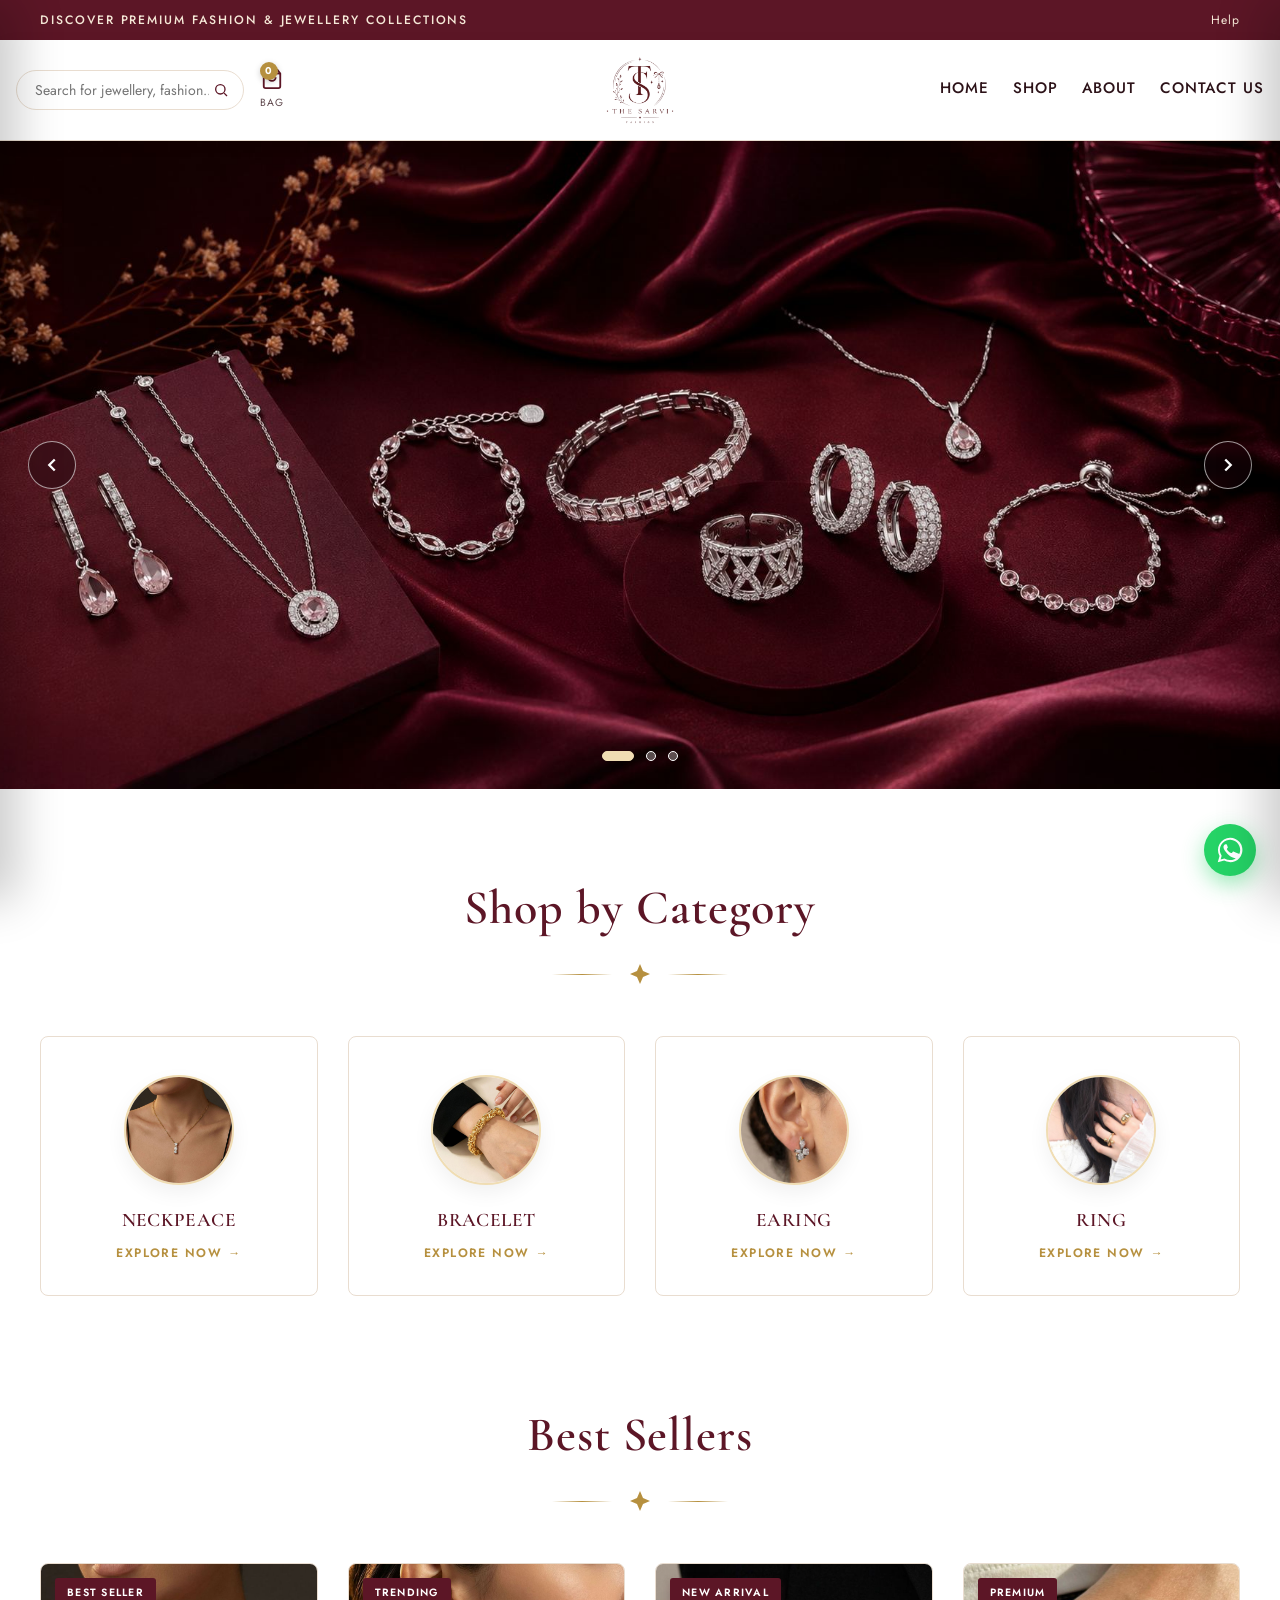
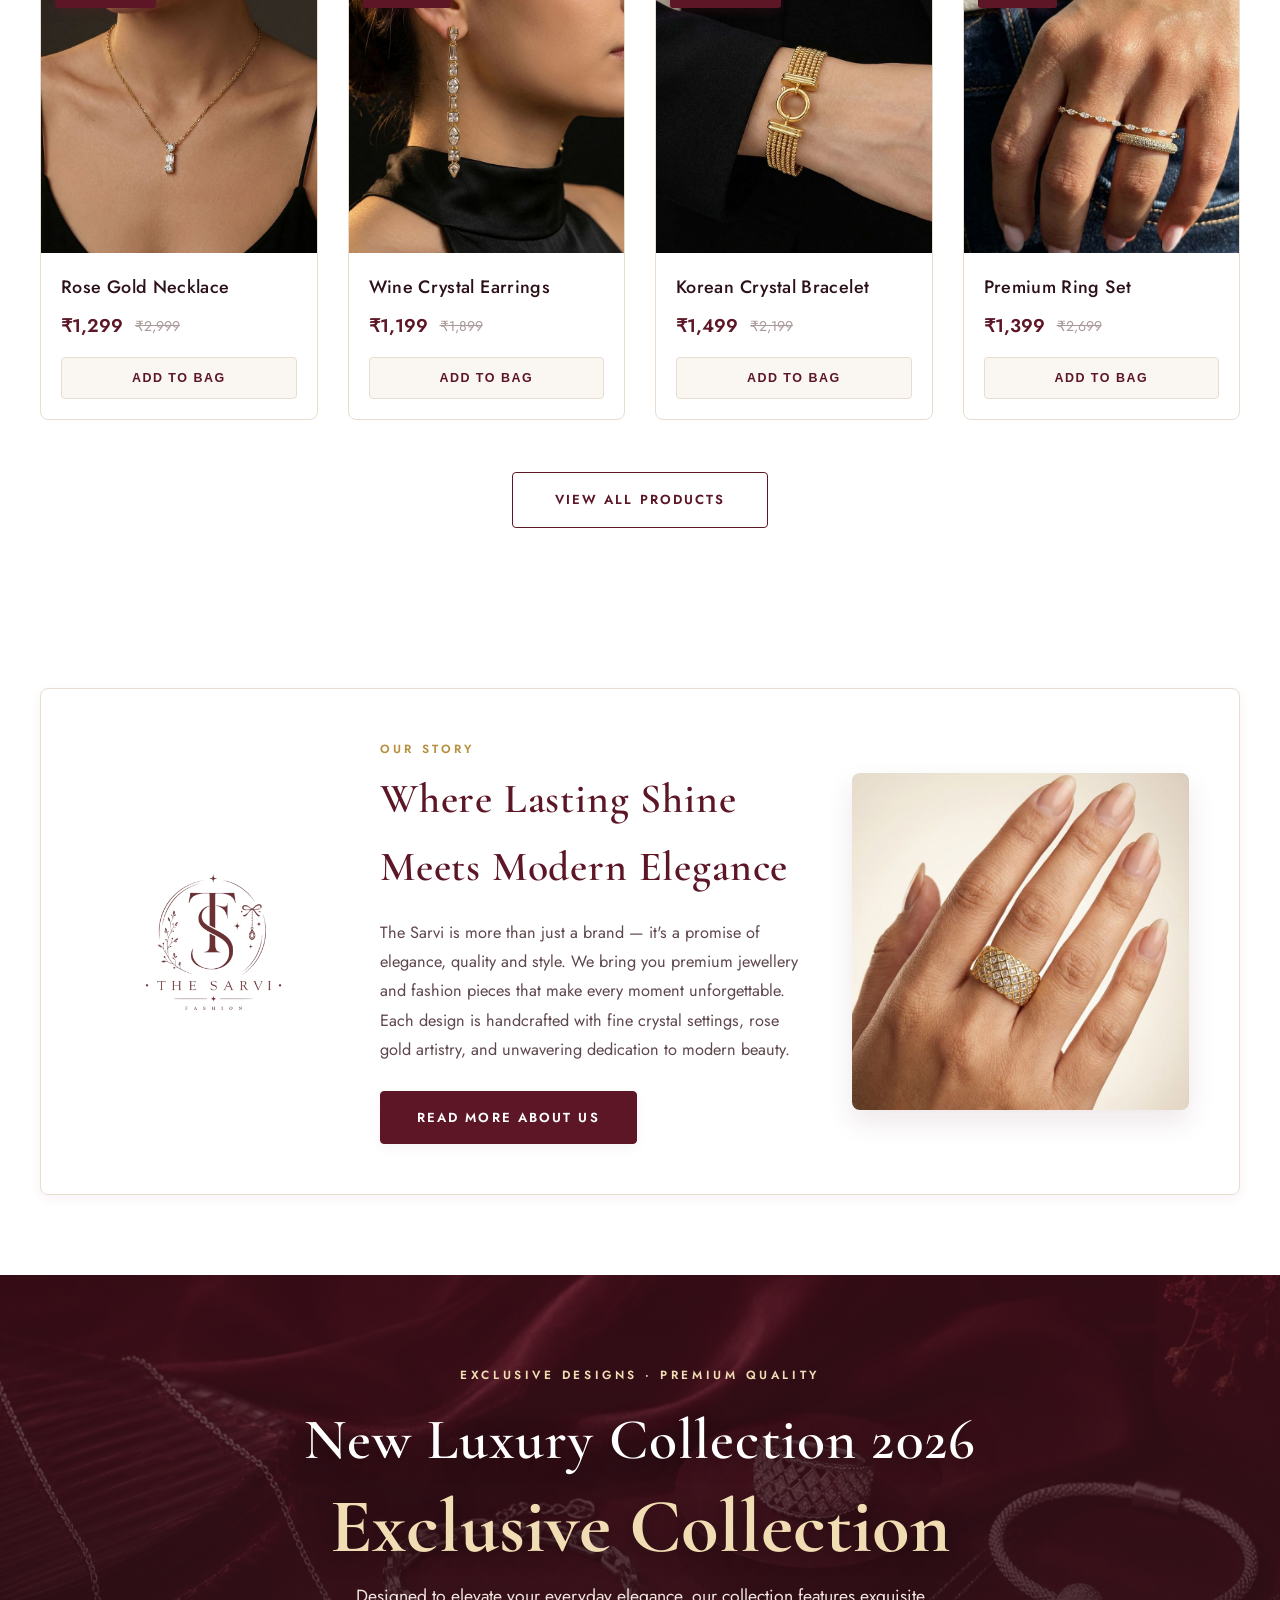
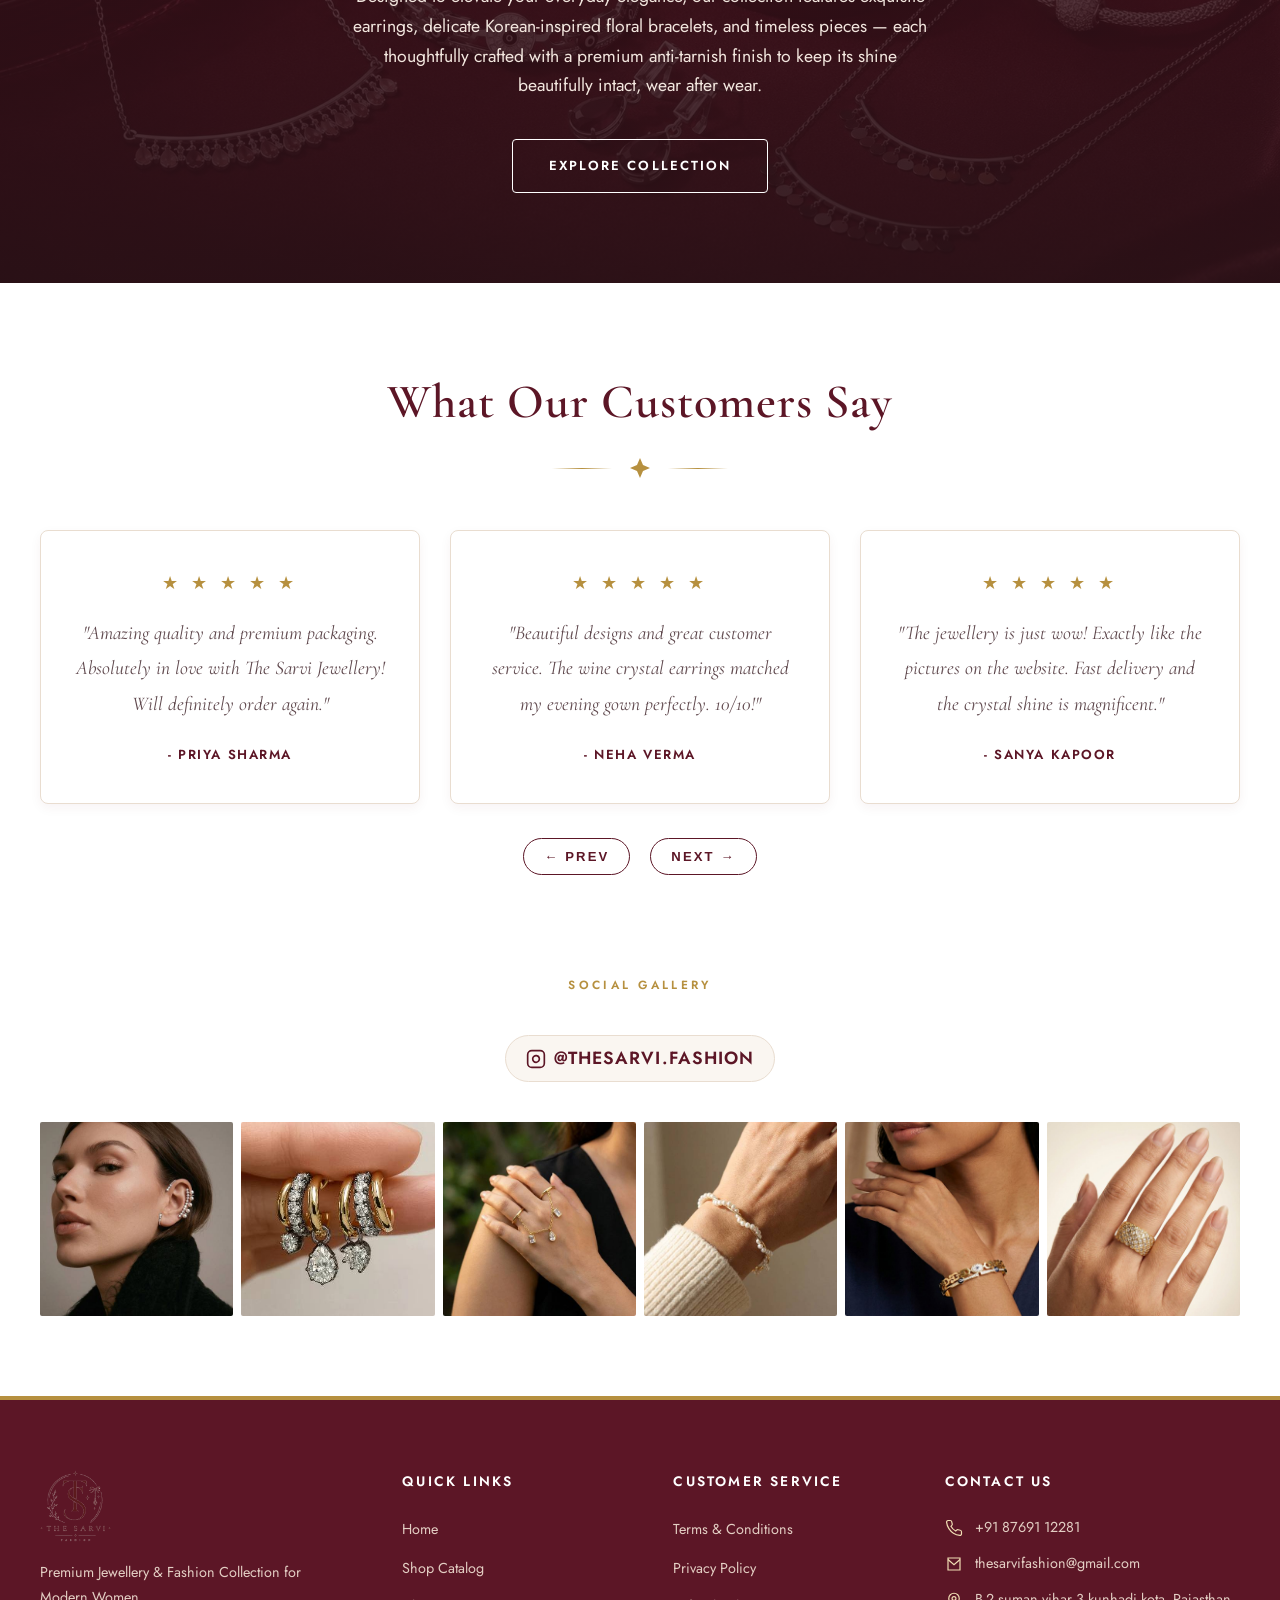
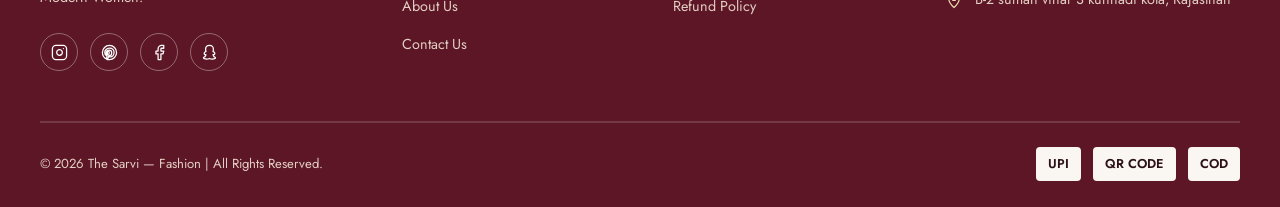
==== commit 7d9d3cb1: "feat: implement foundational project styles, product data handling, and site-wide navigation structu" ====
--- a/index.html
+++ b/index.html
@@ -1,5 +1,6 @@
 <!DOCTYPE html>
 <html lang="en">
+
 <head>
     <meta charset="UTF-8">
     <meta name="viewport" content="width=device-width, initial-scale=1.0">
@@ -7,422 +8,537 @@
     <link rel="icon" type="image/png" href="assets/images/logo/brand-logo.png">
     <link rel="preconnect" href="https://fonts.googleapis.com">
     <link rel="preconnect" href="https://fonts.gstatic.com" crossorigin>
-    <link href="https://fonts.googleapis.com/css2?family=Cormorant+Garamond:ital,wght@0,400;0,500;0,600;0,700;1,500&family=Jost:wght@300;400;500;600;700&display=swap" rel="stylesheet">
+    <link
+        href="https://fonts.googleapis.com/css2?family=Cormorant+Garamond:ital,wght@0,400;0,500;0,600;0,700;1,500&family=Jost:wght@300;400;500;600;700&display=swap"
+        rel="stylesheet">
     <link rel="stylesheet" href="assets/css/style.css">
 </head>
+
 <body>
 
-<!-- ===== Topbar ===== -->
-<div class="topbar">
-    <div class="container">
-        <span class="topbar-msg">Discover Premium Fashion &amp; Jewellery Collections</span>
-        <div class="topbar-links">
-            <a href="contact.html">Help</a>
+    <!-- ===== Topbar ===== -->
+    <div class="topbar">
+        <div class="container">
+            <span class="topbar-msg">Discover Premium Fashion &amp; Jewellery Collections</span>
+            <div class="topbar-links">
+                <a href="contact.html">Help</a>
+            </div>
         </div>
     </div>
-</div>
-
-<!-- ===== Header ===== -->
-<header class="site-header">
-    <div class="container header-row">
-        <!-- Search Box & Cart Icon -->
-        <div class="header-left">
-            <div class="search-box">
-                <input type="text" id="headerSearchInput" placeholder="Search for jewellery, fashion..." autocomplete="off">
-                <button aria-label="search">
-                    <svg width="16" height="16" viewBox="0 0 24 24" fill="none" stroke="currentColor" stroke-width="2"><circle cx="11" cy="11" r="7"/><line x1="21" y1="21" x2="16.65" y2="16.65"/></svg>
+
+    <!-- ===== Header ===== -->
+    <header class="site-header">
+        <div class="container header-row">
+            <!-- Search Box & Cart Icon -->
+            <div class="header-left">
+                <div class="search-box">
+                    <input type="text" id="headerSearchInput" placeholder="Search for jewellery, fashion..."
+                        autocomplete="off">
+                    <button aria-label="search">
+                        <svg width="16" height="16" viewBox="0 0 24 24" fill="none" stroke="currentColor"
+                            stroke-width="2">
+                            <circle cx="11" cy="11" r="7" />
+                            <line x1="21" y1="21" x2="16.65" y2="16.65" />
+                        </svg>
+                    </button>
+                    <div class="search-dropdown" id="searchDropdown"></div>
+                </div>
+                <div class="icon-link header-bag-icon" onclick="openCartDrawer()" title="View Shopping Bag">
+                    <svg viewBox="0 0 24 24" fill="none" stroke="currentColor" stroke-width="2" width="22" height="22">
+                        <path d="M6 2L3 6v14a2 2 0 0 0 2 2h14a2 2 0 0 0 2-2V6l-3-4z" />
+                        <line x1="3" y1="6" x2="21" y2="6" />
+                        <path d="M16 10a4 4 0 0 1-8 0" />
+                    </svg>
+                    <span>Bag</span>
+                    <div class="badge" id="cartBadge">0</div>
+                </div>
+            </div>
+
+            <!-- Brand Logo -->
+            <a href="index.html" class="brand">
+                <img src="assets/images/logo/brand-logo.png" alt="The Sarvi Fashion">
+            </a>
+
+            <!-- Header Actions (Navigation on Desktop) -->
+            <div class="header-actions">
+                <nav class="desktop-nav-inline">
+                    <a href="index.html">HOME</a>
+                    <a href="shop.html">SHOP</a>
+                    <a href="about.html">ABOUT</a>
+                    <a href="contact.html">CONTACT US</a>
+                </nav>
+                <button class="burger" id="burgerBtn" aria-label="Open Navigation">
+                    <span></span>
+                    <span></span>
+                    <span></span>
                 </button>
-                <div class="search-dropdown" id="searchDropdown"></div>
-            </div>
-            <div class="icon-link header-bag-icon" onclick="openCartDrawer()" title="View Shopping Bag">
-                <svg viewBox="0 0 24 24" fill="none" stroke="currentColor" stroke-width="2" width="22" height="22"><path d="M6 2L3 6v14a2 2 0 0 0 2 2h14a2 2 0 0 0 2-2V6l-3-4z"/><line x1="3" y1="6" x2="21" y2="6"/><path d="M16 10a4 4 0 0 1-8 0"/></svg>
-                <span>Bag</span>
-                <div class="badge" id="cartBadge">0</div>
-            </div>
-        </div>
-
-        <!-- Brand Logo -->
-        <a href="index.html" class="brand">
-            <img src="assets/images/logo/brand-logo.png" alt="The Sarvi Fashion">
-        </a>
-
-        <!-- Header Actions (Navigation on Desktop) -->
-        <div class="header-actions">
-            <nav class="desktop-nav-inline">
-                <a href="index.html">HOME</a>
-                <a href="shop.html">SHOP</a>
-                <a href="about.html">ABOUT</a>
-                <a href="contact.html">CONTACT US</a>
-            </nav>
-            <button class="burger" id="burgerBtn" aria-label="Open Navigation">
-                <span></span>
-                <span></span>
-                <span></span>
+            </div>
+        </div>
+    </header>
+
+    <!-- ===== Hero Slider Section (100% Full Viewport Width Edge-to-Edge) ===== -->
+    <section class="hero full-width-section" id="heroSlider">
+        <!-- Slide 1 -->
+        <div class="hero-slide is-active" data-slide="0">
+            <img src="assets/images/hero/hero-slide-1.jpg" alt="Timeless Elegance Collection">
+        </div>
+        <!-- Slide 2 -->
+        <div class="hero-slide" data-slide="1">
+            <img src="assets/images/hero/hero-slide-2.jpg" alt="New Luxury Jewellery 2026">
+        </div>
+        <!-- Slide 3 -->
+        <div class="hero-slide" data-slide="2">
+            <img src="assets/images/hero/hero-slide-3.jpg" alt="Festive Collection">
+        </div>
+
+        <!-- Dots Navigation -->
+        <div class="hero-dots">
+            <button aria-label="slide 1" class="is-active"></button>
+            <button aria-label="slide 2"></button>
+            <button aria-label="slide 3"></button>
+        </div>
+
+        <!-- Left / Right Arrows -->
+        <div class="hero-arrows">
+            <button id="heroPrev" aria-label="Previous Slide">
+                <svg viewBox="0 0 24 24" fill="none" stroke="currentColor" stroke-width="2.5">
+                    <polyline points="15 18 9 12 15 6" />
+                </svg>
             </button>
+            <button id="heroNext" aria-label="Next Slide">
+                <svg viewBox="0 0 24 24" fill="none" stroke="currentColor" stroke-width="2.5">
+                    <polyline points="9 18 15 12 9 6" />
+                </svg>
+            </button>
+        </div>
+    </section>
+
+    <!-- ===== Shop by Category ===== -->
+    <section class="section" id="categories">
+        <div class="container">
+            <div class="section-head">
+                <h2>Shop by Category</h2>
+                <div class="divider-flourish">
+                    <span></span>
+                    <svg viewBox="0 0 24 24">
+                        <path d="M12 2L15 9L22 12L15 15L12 22L9 15L2 12L9 9L12 2Z" />
+                    </svg>
+                    <span></span>
+                </div>
+            </div>
+
+            <div class="cat-grid">
+                <a href="shop.html?category=neckpeace" class="cat-card">
+                    <div class="cat-icon"><img src="assets/images/categories/cat-jewellery.jpg" alt="Neckpeace"></div>
+                    <h4>NECKPEACE</h4>
+                    <span>Explore Now &rarr;</span>
+                </a>
+                <a href="shop.html?category=bracelet" class="cat-card">
+                    <div class="cat-icon"><img src="assets/images/categories/cat-fashion.jpg" alt="Bracelet"></div>
+                    <h4>BRACELET</h4>
+                    <span>Explore Now &rarr;</span>
+                </a>
+                <a href="shop.html?category=earing" class="cat-card">
+                    <div class="cat-icon"><img src="assets/images/categories/cat-korean.jpg" alt="Earing"></div>
+                    <h4>EARING</h4>
+                    <span>Explore Now &rarr;</span>
+                </a>
+                <a href="shop.html?category=ring" class="cat-card">
+                    <div class="cat-icon"><img src="assets/images/categories/cat-giftsets.jpg" alt="Ring"></div>
+                    <h4>RING</h4>
+                    <span>Explore Now &rarr;</span>
+                </a>
+            </div>
+        </div>
+    </section>
+
+    <!-- ===== Best Sellers ===== -->
+    <section class="section" id="bestsellers" style="padding-top: 20px;">
+        <div class="container">
+            <div class="section-head">
+                <h2>Best Sellers</h2>
+                <div class="divider-flourish">
+                    <span></span>
+                    <svg viewBox="0 0 24 24">
+                        <path d="M12 2L15 9L22 12L15 15L12 22L9 15L2 12L9 9L12 2Z" />
+                    </svg>
+                    <span></span>
+                </div>
+            </div>
+
+            <!-- Dynamic Product Grid loaded from products.js -->
+            <div class="prod-grid" id="bestSellersGrid"></div>
+
+            <div class="view-all-wrap">
+                <a href="shop.html" class="btn btn-outline" style="padding: 16px 42px;">VIEW ALL PRODUCTS</a>
+            </div>
+        </div>
+    </section>
+
+    <!-- ===== Our Story Section ===== -->
+    <section class="section" id="story" style="background: var(--cream);">
+        <div class="container">
+            <div class="story-grid">
+                <div class="story-logo">
+                    <img src="assets/images/logo/brand-logo.png" alt="TS The Sarvi Monogram">
+                </div>
+                <div class="story-content">
+                    <span class="eyebrow">Our Story</span>
+                    <h3>Where Lasting Shine Meets Modern Elegance</h3>
+                    <p>
+                        The Sarvi is more than just a brand &mdash; it's a promise of elegance, quality and style. We
+                        bring you premium jewellery and fashion pieces that make every moment unforgettable. Each design
+                        is handcrafted with fine crystal settings, rose gold artistry, and unwavering dedication to
+                        modern beauty.
+                    </p>
+                    <a href="about.html" class="btn btn-fill">READ MORE ABOUT US</a>
+                </div>
+                <div class="story-photo">
+                    <img src="assets/images/products/prod-pearl-drop-earrings.jpg" alt="Jewellery Craftsmanship">
+                </div>
+            </div>
+        </div>
+    </section>
+
+    <!-- ===== Single Luxury Promo Banner (Full Viewport Width Edge-to-Edge) ===== -->
+    <section class="full-width-section promo-banner">
+        <img class="bg-img" src="assets/images/banners/promo-luxury-banner.jpg" alt="Luxury Collection 2026 Banner">
+        <div class="promo-content">
+            <span class="eyebrow">EXCLUSIVE DESIGNS · PREMIUM QUALITY</span>
+            <h2>New Luxury Collection 2026</h2>
+            <div class="promo-off">Exclusive Collection</div>
+            <p>Designed to elevate your everyday elegance, our collection features exquisite earrings, delicate
+                Korean-inspired floral bracelets, and timeless pieces &mdash; each thoughtfully crafted with a premium
+                anti-tarnish finish to keep its shine beautifully intact, wear after wear.</p>
+            <a href="shop.html" class="btn btn-outline-white" style="margin-top:10px;">EXPLORE COLLECTION</a>
+        </div>
+    </section>
+
+    <!-- ===== What Our Customers Say ===== -->
+    <section class="section" id="testimonials">
+        <div class="container">
+            <div class="section-head">
+                <h2>What Our Customers Say</h2>
+                <div class="divider-flourish">
+                    <span></span>
+                    <svg viewBox="0 0 24 24">
+                        <path d="M12 2L15 9L22 12L15 15L12 22L9 15L2 12L9 9L12 2Z" />
+                    </svg>
+                    <span></span>
+                </div>
+            </div>
+
+            <div class="test-grid" id="testimonialCarousel">
+                <div class="test-card">
+                    <div>
+                        <div class="stars">&starf; &starf; &starf; &starf; &starf;</div>
+                        <p>"Amazing quality and premium packaging. Absolutely in love with The Sarvi Jewellery! Will
+                            definitely order again."</p>
+                    </div>
+                    <span>- Priya Sharma</span>
+                </div>
+                <div class="test-card">
+                    <div>
+                        <div class="stars">&starf; &starf; &starf; &starf; &starf;</div>
+                        <p>"Beautiful designs and great customer service. The wine crystal earrings matched my evening
+                            gown perfectly. 10/10!"</p>
+                    </div>
+                    <span>- Neha Verma</span>
+                </div>
+                <div class="test-card">
+                    <div>
+                        <div class="stars">&starf; &starf; &starf; &starf; &starf;</div>
+                        <p>"The jewellery is just wow! Exactly like the pictures on the website. Fast delivery and the
+                            crystal shine is magnificent."</p>
+                    </div>
+                    <span>- Sanya Kapoor</span>
+                </div>
+            </div>
+
+            <div style="display:flex; justify-content:center; gap:20px; margin-top:34px;">
+                <button id="testPrev" class="btn btn-outline" style="padding:10px 20px; border-radius:50px;">&larr;
+                    Prev</button>
+                <button id="testNext" class="btn btn-outline" style="padding:10px 20px; border-radius:50px;">Next
+                    &rarr;</button>
+            </div>
+        </div>
+    </section>
+
+    <!-- ===== Follow Us On Instagram ===== -->
+    <section class="section" id="instagram" style="padding-top:20px;">
+        <div class="container">
+            <div class="insta-head">
+                <span class="eyebrow">SOCIAL GALLERY</span>
+                <br>
+                <a href="https://www.instagram.com/thesarvifashion" target="_blank" rel="noopener" class="insta-handle">
+                    <svg width="20" height="20" viewBox="0 0 24 24" fill="none" stroke="currentColor" stroke-width="2">
+                        <rect x="2" y="2" width="20" height="20" rx="5" ry="5" />
+                        <path d="M16 11.37A4 4 0 1 1 12.63 8 4 4 0 0 1 16 11.37z" />
+                        <line x1="17.5" y1="6.5" x2="17.51" y2="6.5" />
+                    </svg>
+                    @THESARVI.FASHION
+                </a>
+            </div>
+
+            <div class="insta-grid">
+                <a href="https://www.instagram.com/thesarvifashion" target="_blank" rel="noopener">
+                    <img src="assets/images/instagram/insta-1.jpg" alt="Instagram Post 1">
+                    <span class="insta-ico"><svg viewBox="0 0 24 24" fill="none" stroke="currentColor" stroke-width="2">
+                            <rect x="2" y="2" width="20" height="20" rx="5" />
+                            <circle cx="12" cy="12" r="4" />
+                        </svg></span>
+                </a>
+                <a href="https://www.instagram.com/thesarvifashion" target="_blank" rel="noopener">
+                    <img src="assets/images/instagram/insta-2.jpg" alt="Instagram Post 2">
+                    <span class="insta-ico"><svg viewBox="0 0 24 24" fill="none" stroke="currentColor" stroke-width="2">
+                            <rect x="2" y="2" width="20" height="20" rx="5" />
+                            <circle cx="12" cy="12" r="4" />
+                        </svg></span>
+                </a>
+                <a href="https://www.instagram.com/thesarvifashion" target="_blank" rel="noopener">
+                    <img src="assets/images/instagram/insta-3.jpg" alt="Instagram Post 3">
+                    <span class="insta-ico"><svg viewBox="0 0 24 24" fill="none" stroke="currentColor" stroke-width="2">
+                            <rect x="2" y="2" width="20" height="20" rx="5" />
+                            <circle cx="12" cy="12" r="4" />
+                        </svg></span>
+                </a>
+                <a href="https://www.instagram.com/thesarvifashion" target="_blank" rel="noopener">
+                    <img src="assets/images/instagram/insta-4.jpg" alt="Instagram Post 4">
+                    <span class="insta-ico"><svg viewBox="0 0 24 24" fill="none" stroke="currentColor" stroke-width="2">
+                            <rect x="2" y="2" width="20" height="20" rx="5" />
+                            <circle cx="12" cy="12" r="4" />
+                        </svg></span>
+                </a>
+                <a href="https://www.instagram.com/thesarvifashion" target="_blank" rel="noopener">
+                    <img src="assets/images/instagram/insta-5.jpg" alt="Instagram Post 5">
+                    <span class="insta-ico"><svg viewBox="0 0 24 24" fill="none" stroke="currentColor" stroke-width="2">
+                            <rect x="2" y="2" width="20" height="20" rx="5" />
+                            <circle cx="12" cy="12" r="4" />
+                        </svg></span>
+                </a>
+                <a href="https://www.instagram.com/thesarvifashion" target="_blank" rel="noopener">
+                    <img src="assets/images/instagram/insta-6.jpg" alt="Instagram Post 6">
+                    <span class="insta-ico"><svg viewBox="0 0 24 24" fill="none" stroke="currentColor" stroke-width="2">
+                            <rect x="2" y="2" width="20" height="20" rx="5" />
+                            <circle cx="12" cy="12" r="4" />
+                        </svg></span>
+                </a>
+            </div>
+        </div>
+    </section>
+
+    <!-- ===== Footer ===== -->
+    <footer id="footer">
+        <div class="container">
+            <div class="foot-grid">
+                <div class="foot-brand">
+                    <img src="assets/images/logo/brand-logo.png" alt="The Sarvi Fashion">
+                    <p>Premium Jewellery &amp; Fashion Collection for Modern Women.</p>
+                    <div class="foot-social">
+                        <a href="https://www.instagram.com/thesarvifashion" target="_blank" rel="noopener"
+                            aria-label="Instagram"><svg viewBox="0 0 24 24" fill="none" stroke="currentColor"
+                                stroke-width="1.8" stroke-linecap="round" stroke-linejoin="round">
+                                <rect x="2" y="2" width="20" height="20" rx="5" ry="5" />
+                                <path d="M16 11.37A4 4 0 1 1 12.63 8 4 4 0 0 1 16 11.37z" />
+                                <line x1="17.5" y1="6.5" x2="17.51" y2="6.5" />
+                            </svg></a>
+                        <a href="#" aria-label="Pinterest"><svg viewBox="0 0 24 24" fill="none" stroke="currentColor"
+                                stroke-width="1.8" stroke-linecap="round" stroke-linejoin="round">
+                                <path
+                                    d="M12 2C6.48 2 2 6.48 2 12c0 4.15 2.52 7.71 6.1 9.27-.08-.78-.15-1.97.03-2.82.16-.76 1.05-4.46 1.05-4.46s-.27-.54-.27-1.34c0-1.25.73-2.19 1.63-2.19.77 0 1.14.58 1.14 1.27 0 .77-.49 1.93-.75 3-.21.9.45 1.63 1.34 1.63 1.61 0 2.85-1.7 2.85-4.14 0-2.16-1.55-3.67-3.77-3.67-2.57 0-4.08 1.93-4.08 3.92 0 .78.3 1.61.67 2.06.07.09.08.17.06.26-.07.3-.23.95-.26 1.08-.04.18-.15.22-.34.13-1.28-.6-2.08-2.47-2.08-3.98 0-3.24 2.35-6.22 6.79-6.22 3.56 0 6.33 2.54 6.33 5.93 0 3.54-2.23 6.39-5.33 6.39-1.04 0-2.02-.54-2.35-1.18l-.64 2.45c-.23.89-.86 2-1.28 2.68C9.56 21.84 10.74 22 12 22c5.52 0 10-4.48 10-10S17.52 2 12 2z" />
+                            </svg></a>
+                        <a href="#" aria-label="Facebook"><svg viewBox="0 0 24 24" fill="none" stroke="currentColor"
+                                stroke-width="1.8" stroke-linecap="round" stroke-linejoin="round">
+                                <path d="M18 2h-3a5 5 0 0 0-5 5v3H7v4h3v8h4v-8h3l1-4h-4V7a1 1 0 0 1 1-1h3z" />
+                            </svg></a>
+                        <a href="#" aria-label="Snapchat"><svg viewBox="0 0 24 24" fill="none" stroke="currentColor"
+                                stroke-width="1.8" stroke-linecap="round" stroke-linejoin="round">
+                                <path
+                                    d="M12 2c-3.5 0-5.5 2.3-5.5 5.5 0 1.2.3 2.4.5 3.3-.8.2-1.7.6-2.2 1.3-.4.5-.4 1.2-.1 1.8.4.8 1.4 1.3 2.3 1.2-.1.5-.3 1.2-.7 1.8-.4.7-1 1.3-1.9 1.6-.4.1-.7.4-.8.8 0 .4.2.8.5 1 1.2.7 2.7 1 4.1 1 1.3 0 2.6-.3 3.8-.9 1.2.6 2.5.9 3.8.9 1.4 0 2.9-.3 4.1-1 .3-.2.5-.6.5-1 0-.4-.4-.7-.8-.8-.9-.3-1.5-.9-1.9-1.6-.4-.6-.6-1.3-.7-1.8.9.1 1.9-.4 2.3-1.2.3-.6.3-1.3-.1-1.8-.5-.7-1.4-1.1-2.2-1.3.2-.9.5-2.1.5-3.3C17.5 4.3 15.5 2 12 2z" />
+                            </svg></a>
+                    </div>
+                </div>
+                <div>
+                    <h5>Quick Links</h5>
+                    <ul class="footer-links">
+                        <li><a href="index.html">Home</a></li>
+                        <li><a href="shop.html">Shop Catalog</a></li>
+                        <li><a href="about.html">About Us</a></li>
+                        <li><a href="contact.html">Contact Us</a></li>
+                    </ul>
+                </div>
+                <div>
+                    <h5>Customer Service</h5>
+                    <ul class="footer-links">
+                        <li><a href="terms.html">Terms &amp; Conditions</a></li>
+                        <li><a href="privacy.html">Privacy Policy</a></li>
+                        <li><a href="refund.html">Refund Policy</a></li>
+                    </ul>
+                </div>
+                <div>
+                    <h5>Contact Us</h5>
+                    <ul class="foot-contact">
+                        <li>
+                            <svg viewBox="0 0 24 24" fill="none" stroke-width="1.6">
+                                <path
+                                    d="M22 16.9v3a2 2 0 0 1-2.2 2 19.8 19.8 0 0 1-8.6-3 19.5 19.5 0 0 1-6-6A19.8 19.8 0 0 1 2.1 4.2 2 2 0 0 1 4 2h3a2 2 0 0 1 2 1.7c.1.9.3 1.8.6 2.7a2 2 0 0 1-.5 2.1L7.9 9.7a16 16 0 0 0 6.4 6.4l1.2-1.2a2 2 0 0 1 2.1-.5c.9.3 1.8.5 2.7.6A2 2 0 0 1 22 16.9Z" />
+                            </svg>
+                            <a href="tel:+918769112281">+91 87691 12281</a>
+                        </li>
+                        <li>
+                            <svg viewBox="0 0 24 24" fill="none" stroke-width="1.6">
+                                <path d="M4 4h16v16H4Z" />
+                                <path d="m4 6 8 7 8-7" />
+                            </svg>
+                            <a href="mailto:thesarvifashion@gmail.com">thesarvifashion@gmail.com</a>
+                        </li>
+                        <li>
+                            <svg viewBox="0 0 24 24" fill="none" stroke-width="1.6">
+                                <path d="M12 22s7-6.2 7-12a7 7 0 1 0-14 0c0 5.8 7 12 7 12Z" />
+                                <circle cx="12" cy="10" r="2.6" />
+                            </svg>
+                            <span>B-2 suman vihar 3 kunhadi kota, Rajasthan</span>
+                        </li>
+                    </ul>
+                </div>
+            </div>
+
+            <div class="foot-bottom"
+                style="border-top:1px solid rgba(255,255,255,0.15); padding-top:24px; display:flex; justify-content:space-between; align-items:center; flex-wrap:wrap; gap:16px;">
+                <div>&copy; 2026 The Sarvi &mdash; Fashion | All Rights Reserved.</div>
+                <div class="payment-methods" style="display:flex; gap:12px;">
+                    <span
+                        style="font-weight:600; padding:6px 12px; background:var(--cream-2); border-radius:4px; font-size:0.8rem; color: var(--ink);">UPI</span>
+                    <span
+                        style="font-weight:600; padding:6px 12px; background:var(--cream-2); border-radius:4px; font-size:0.8rem; color: var(--ink);">QR
+                        CODE</span>
+                    <span
+                        style="font-weight:600; padding:6px 12px; background:var(--cream-2); border-radius:4px; font-size:0.8rem; color: var(--ink);">COD</span>
+                </div>
+            </div>
+        </div>
+    </footer>
+
+    <!-- ===== Cart Drawer ===== -->
+    <div class="drawer" id="cartDrawer">
+        <div class="drawer-head">
+            <h3>Shopping Bag (<span id="cartCountHead">0</span>)</h3>
+            <button class="drawer-close" onclick="closeDrawers()">&times;</button>
+        </div>
+        <div class="drawer-body" id="cartDrawerBody"></div>
+        <div class="drawer-foot">
+            <div class="subtotal-row"
+                style="display:flex; justify-content:space-between; font-weight:600; font-size:1.15rem; color:var(--maroon-deep); margin-bottom:10px;">
+                <span>Subtotal</span>
+                <strong id="cartSubtotal">₹0</strong>
+            </div>
+            <p style="font-size:0.75rem; color:var(--ink-soft); margin-bottom:12px;">Free shipping applied on all
+                orders.</p>
+            <button class="btn btn-fill" style="width:100%;" onclick="openCheckoutModal()">PROCEED TO CHECKOUT
+                &rarr;</button>
         </div>
     </div>
-</header>
-
-<!-- ===== Hero Slider Section (100% Full Viewport Width Edge-to-Edge) ===== -->
-<section class="hero full-width-section" id="heroSlider">
-    <!-- Slide 1 -->
-    <div class="hero-slide is-active" data-slide="0">
-        <img src="assets/images/hero/hero-slide-1.jpg" alt="Timeless Elegance Collection">
+
+    <!-- ===== Mobile Off-Canvas Nav ===== -->
+    <div class="mobile-nav" id="mobileNav">
+        <div class="mobile-nav-head">
+            <img src="assets/images/logo/brand-logo.png" alt="The Sarvi Logo" style="height:38px;">
+            <button class="drawer-close" id="mobileNavClose">&times;</button>
+        </div>
+        <div class="mobile-nav-body">
+            <div class="mobile-nav-links">
+                <a href="index.html">HOME <span>&rarr;</span></a>
+                <a href="shop.html">SHOP CATALOG <span>&rarr;</span></a>
+                <a href="about.html">ABOUT <span>&rarr;</span></a>
+                <a href="contact.html">CONTACT US <span>&rarr;</span></a>
+            </div>
+        </div>
+        <div class="mobile-nav-foot">
+            <a href="tel:+918769112281" class="btn btn-outline" style="width:100%; text-align:center;">CALL US: +91
+                87691 12281</a>
+        </div>
     </div>
-    <!-- Slide 2 -->
-    <div class="hero-slide" data-slide="1">
-        <img src="assets/images/hero/hero-slide-2.jpg" alt="New Luxury Jewellery 2026">
+    <div class="overlay" id="overlay" onclick="closeDrawers()"></div>
+
+    <!-- ===== Instant Checkout Modal ===== -->
+    <div class="modal" id="checkoutModal">
+        <div class="modal-card"
+            style="background:#fff; max-width:540px; border-radius:8px; padding:32px; position:relative;">
+            <button class="modal-close" onclick="closeModals()">&times;</button>
+            <span class="eyebrow">THE SARVI CHECKOUT</span>
+            <h3>Complete Your Order</h3>
+            <p style="font-size:0.88rem; color:var(--ink-soft); margin-bottom:18px;">Fill in your details below to place
+                order via WhatsApp &amp; Track in real-time.</p>
+
+            <form id="checkoutForm" onsubmit="handleCheckout(event)">
+                <div class="form-group" style="margin-bottom:14px;">
+                    <label style="display:block; font-size:0.8rem; font-weight:600; margin-bottom:4px;">Full Name
+                        *</label>
+                    <input type="text" id="custName" placeholder="e.g. Priya Sharma" required
+                        style="width:100%; padding:10px; border:1px solid var(--line); border-radius:3px;">
+                </div>
+                <div class="form-group" style="margin-bottom:14px;">
+                    <label style="display:block; font-size:0.8rem; font-weight:600; margin-bottom:4px;">Phone Number
+                        (WhatsApp) *</label>
+                    <input type="tel" id="custPhone" placeholder="e.g. 9876543210" required pattern="[0-9]{10}"
+                        style="width:100%; padding:10px; border:1px solid var(--line); border-radius:3px;">
+                </div>
+                <div class="form-group" style="margin-bottom:14px;">
+                    <label style="display:block; font-size:0.8rem; font-weight:600; margin-bottom:4px;">Complete
+                        Delivery Address *</label>
+                    <textarea id="custAddress" rows="2" placeholder="House No, Street, Landmark, City, Pincode" required
+                        style="width:100%; padding:10px; border:1px solid var(--line); border-radius:3px;"></textarea>
+                </div>
+                <div class="form-group" style="margin-bottom:14px;">
+                    <label style="display:block; font-size:0.8rem; font-weight:600; margin-bottom:4px;">Payment Option
+                        *</label>
+                    <select id="custPayment" required onchange="togglePaymentNotice(this.value)"
+                        style="width:100%; padding:10px; border:1px solid var(--line); border-radius:3px; background:#fff;">
+                        <option value="COD">Cash on Delivery (COD)</option>
+                        <option value="UPI">UPI / GPay / PhonePe / Paytm</option>
+                        <option value="QR">Scan QR Code</option>
+                    </select>
+                </div>
+
+                <div id="qrNotice"
+                    style="display:none; background:var(--cream-2); padding:16px; border-radius:8px; font-size:0.85rem; margin-bottom:16px; border:1px solid var(--line); text-align:center;">
+                    <div
+                        style="font-weight:700; font-size:0.88rem; color:var(--maroon-deep); margin-bottom:8px; letter-spacing:0.05em;">
+                        ⚡ INSTANT UPI SCAN &amp; PAY</div>
+                    <div
+                        style="background:#fff; padding:12px; display:inline-block; border-radius:8px; border:1px solid var(--line); margin-bottom:8px; box-shadow:0 4px 12px rgba(0,0,0,0.06);">
+                        <img src="https://api.qrserver.com/v1/create-qr-code/?size=150x150&data=upi://pay?pa=8769112281@upi&pn=The%20Sarvi%20Fashion"
+                            alt="The Sarvi UPI QR Code Scanner"
+                            style="width:130px; height:130px; display:block; margin:0 auto;">
+                    </div>
+                    <p style="font-size:0.8rem; color:var(--ink-soft); margin:0; line-height:1.5;">Scan with GPay,
+                        PhonePe, Paytm or Any UPI App<br><strong style="color:var(--ink); font-size:0.85rem;">UPI ID:
+                            8769112281@upi</strong></p>
+                </div>
+
+                <div
+                    style="background:var(--cream-2); padding:12px 14px; border-radius:4px; margin-bottom:18px; font-size:0.88rem;">
+                    Total Amount Payable: <strong id="checkoutTotalPayable"
+                        style="color:var(--maroon-deep);">₹0</strong>
+                </div>
+
+                <button type="submit" class="btn btn-fill" id="checkoutSubmitBtn"
+                    style="width:100%; padding:14px;">PLACE ORDER VIA WHATSAPP &rarr;</button>
+            </form>
+        </div>
     </div>
-    <!-- Slide 3 -->
-    <div class="hero-slide" data-slide="2">
-        <img src="assets/images/hero/hero-slide-3.jpg" alt="Festive Collection">
-    </div>
-
-    <!-- Dots Navigation -->
-    <div class="hero-dots">
-        <button aria-label="slide 1" class="is-active"></button>
-        <button aria-label="slide 2"></button>
-        <button aria-label="slide 3"></button>
-    </div>
-
-    <!-- Left / Right Arrows -->
-    <div class="hero-arrows">
-        <button id="heroPrev" aria-label="Previous Slide">
-            <svg viewBox="0 0 24 24" fill="none" stroke="currentColor" stroke-width="2.5"><polyline points="15 18 9 12 15 6"/></svg>
-        </button>
-        <button id="heroNext" aria-label="Next Slide">
-            <svg viewBox="0 0 24 24" fill="none" stroke="currentColor" stroke-width="2.5"><polyline points="9 18 15 12 9 6"/></svg>
-        </button>
-    </div>
-</section>
-
-<!-- ===== Shop by Category ===== -->
-<section class="section" id="categories">
-    <div class="container">
-        <div class="section-head">
-            <h2>Shop by Category</h2>
-            <div class="divider-flourish">
-                <span></span>
-                <svg viewBox="0 0 24 24"><path d="M12 2L15 9L22 12L15 15L12 22L9 15L2 12L9 9L12 2Z"/></svg>
-                <span></span>
-            </div>
-        </div>
-
-        <div class="cat-grid">
-            <a href="shop.html?category=neckpeace" class="cat-card">
-                <div class="cat-icon"><img src="assets/images/categories/cat-jewellery.jpg" alt="Neckpeace"></div>
-                <h4>NECKPEACE</h4>
-                <span>Explore Now &rarr;</span>
-            </a>
-            <a href="shop.html?category=bracelt" class="cat-card">
-                <div class="cat-icon"><img src="assets/images/categories/cat-fashion.jpg" alt="Bracelt"></div>
-                <h4>BRACELT</h4>
-                <span>Explore Now &rarr;</span>
-            </a>
-            <a href="shop.html?category=earing" class="cat-card">
-                <div class="cat-icon"><img src="assets/images/categories/cat-korean.jpg" alt="Earing"></div>
-                <h4>EARING</h4>
-                <span>Explore Now &rarr;</span>
-            </a>
-            <a href="shop.html?category=ring" class="cat-card">
-                <div class="cat-icon"><img src="assets/images/categories/cat-giftsets.jpg" alt="Ring"></div>
-                <h4>RING</h4>
-                <span>Explore Now &rarr;</span>
-            </a>
-        </div>
-    </div>
-</section>
-
-<!-- ===== Best Sellers ===== -->
-<section class="section" id="bestsellers" style="padding-top: 20px;">
-    <div class="container">
-        <div class="section-head">
-            <h2>Best Sellers</h2>
-            <div class="divider-flourish">
-                <span></span>
-                <svg viewBox="0 0 24 24"><path d="M12 2L15 9L22 12L15 15L12 22L9 15L2 12L9 9L12 2Z"/></svg>
-                <span></span>
-            </div>
-        </div>
-
-        <!-- Dynamic Product Grid loaded from products.js -->
-        <div class="prod-grid" id="bestSellersGrid"></div>
-
-        <div class="view-all-wrap">
-            <a href="shop.html" class="btn btn-outline" style="padding: 16px 42px;">VIEW ALL PRODUCTS</a>
-        </div>
-    </div>
-</section>
-
-<!-- ===== Our Story Section ===== -->
-<section class="section" id="story" style="background: var(--cream);">
-    <div class="container">
-        <div class="story-grid">
-            <div class="story-logo">
-                <img src="assets/images/logo/brand-logo.png" alt="TS The Sarvi Monogram">
-            </div>
-            <div class="story-content">
-                <span class="eyebrow">Our Story</span>
-                <h3>Where Elegance Meets Modern Fashion</h3>
-                <p>
-                    The Sarvi is more than just a brand &mdash; it's a promise of elegance, quality and style. We bring you premium jewellery and fashion pieces that make every moment unforgettable. Each design is handcrafted with fine crystal settings, rose gold artistry, and unwavering dedication to modern beauty.
-                </p>
-                <a href="about.html" class="btn btn-fill">READ MORE ABOUT US</a>
-            </div>
-            <div class="story-photo">
-                <img src="assets/images/products/prod-pearl-drop-earrings.jpg" alt="Jewellery Craftsmanship">
-            </div>
-        </div>
-    </div>
-</section>
-
-<!-- ===== Single Luxury Promo Banner (Full Viewport Width Edge-to-Edge) ===== -->
-<section class="full-width-section promo-banner">
-    <img class="bg-img" src="assets/images/banners/promo-luxury-banner.jpg" alt="Luxury Collection 2026 Banner">
-    <div class="promo-content">
-        <span class="eyebrow">EXCLUSIVE DESIGNS · PREMIUM QUALITY</span>
-        <h2>New Luxury Collection 2026</h2>
-        <div class="promo-off">Exclusive Collection</div>
-        <p>Experience our most anticipated designer release of the season. Handcrafted crystal chokers, wine drop earrings, and Korean floral bracelets crafted just for you.</p>
-        <a href="shop.html" class="btn btn-outline-white" style="margin-top:10px;">EXPLORE COLLECTION</a>
-    </div>
-</section>
-
-<!-- ===== What Our Customers Say ===== -->
-<section class="section" id="testimonials">
-    <div class="container">
-        <div class="section-head">
-            <h2>What Our Customers Say</h2>
-            <div class="divider-flourish">
-                <span></span>
-                <svg viewBox="0 0 24 24"><path d="M12 2L15 9L22 12L15 15L12 22L9 15L2 12L9 9L12 2Z"/></svg>
-                <span></span>
-            </div>
-        </div>
-
-        <div class="test-grid" id="testimonialCarousel">
-            <div class="test-card">
-                <div>
-                    <div class="stars">&starf; &starf; &starf; &starf; &starf;</div>
-                    <p>"Amazing quality and premium packaging. Absolutely in love with The Sarvi Jewellery! Will definitely order again."</p>
-                </div>
-                <span>- Priya Sharma</span>
-            </div>
-            <div class="test-card">
-                <div>
-                    <div class="stars">&starf; &starf; &starf; &starf; &starf;</div>
-                    <p>"Beautiful designs and great customer service. The wine crystal earrings matched my evening gown perfectly. 10/10!"</p>
-                </div>
-                <span>- Neha Verma</span>
-            </div>
-            <div class="test-card">
-                <div>
-                    <div class="stars">&starf; &starf; &starf; &starf; &starf;</div>
-                    <p>"The jewellery is just wow! Exactly like the pictures on the website. Fast delivery and the crystal shine is magnificent."</p>
-                </div>
-                <span>- Sanya Kapoor</span>
-            </div>
-        </div>
-
-        <div style="display:flex; justify-content:center; gap:20px; margin-top:34px;">
-            <button id="testPrev" class="btn btn-outline" style="padding:10px 20px; border-radius:50px;">&larr; Prev</button>
-            <button id="testNext" class="btn btn-outline" style="padding:10px 20px; border-radius:50px;">Next &rarr;</button>
-        </div>
-    </div>
-</section>
-
-<!-- ===== Follow Us On Instagram ===== -->
-<section class="section" id="instagram" style="padding-top:20px;">
-    <div class="container">
-        <div class="insta-head">
-            <span class="eyebrow">SOCIAL GALLERY</span>
-            <br>
-            <a href="https://www.instagram.com/thesarvifashion" target="_blank" rel="noopener" class="insta-handle">
-                <svg width="20" height="20" viewBox="0 0 24 24" fill="none" stroke="currentColor" stroke-width="2"><rect x="2" y="2" width="20" height="20" rx="5" ry="5"/><path d="M16 11.37A4 4 0 1 1 12.63 8 4 4 0 0 1 16 11.37z"/><line x1="17.5" y1="6.5" x2="17.51" y2="6.5"/></svg>
-                @THESARVI.FASHION
-            </a>
-        </div>
-
-        <div class="insta-grid">
-            <a href="https://www.instagram.com/thesarvifashion" target="_blank" rel="noopener">
-                <img src="assets/images/instagram/insta-1.jpg" alt="Instagram Post 1">
-                <span class="insta-ico"><svg viewBox="0 0 24 24" fill="none" stroke="currentColor" stroke-width="2"><rect x="2" y="2" width="20" height="20" rx="5"/><circle cx="12" cy="12" r="4"/></svg></span>
-            </a>
-            <a href="https://www.instagram.com/thesarvifashion" target="_blank" rel="noopener">
-                <img src="assets/images/instagram/insta-2.jpg" alt="Instagram Post 2">
-                <span class="insta-ico"><svg viewBox="0 0 24 24" fill="none" stroke="currentColor" stroke-width="2"><rect x="2" y="2" width="20" height="20" rx="5"/><circle cx="12" cy="12" r="4"/></svg></span>
-            </a>
-            <a href="https://www.instagram.com/thesarvifashion" target="_blank" rel="noopener">
-                <img src="assets/images/instagram/insta-3.jpg" alt="Instagram Post 3">
-                <span class="insta-ico"><svg viewBox="0 0 24 24" fill="none" stroke="currentColor" stroke-width="2"><rect x="2" y="2" width="20" height="20" rx="5"/><circle cx="12" cy="12" r="4"/></svg></span>
-            </a>
-            <a href="https://www.instagram.com/thesarvifashion" target="_blank" rel="noopener">
-                <img src="assets/images/instagram/insta-4.jpg" alt="Instagram Post 4">
-                <span class="insta-ico"><svg viewBox="0 0 24 24" fill="none" stroke="currentColor" stroke-width="2"><rect x="2" y="2" width="20" height="20" rx="5"/><circle cx="12" cy="12" r="4"/></svg></span>
-            </a>
-            <a href="https://www.instagram.com/thesarvifashion" target="_blank" rel="noopener">
-                <img src="assets/images/instagram/insta-5.jpg" alt="Instagram Post 5">
-                <span class="insta-ico"><svg viewBox="0 0 24 24" fill="none" stroke="currentColor" stroke-width="2"><rect x="2" y="2" width="20" height="20" rx="5"/><circle cx="12" cy="12" r="4"/></svg></span>
-            </a>
-            <a href="https://www.instagram.com/thesarvifashion" target="_blank" rel="noopener">
-                <img src="assets/images/instagram/insta-6.jpg" alt="Instagram Post 6">
-                <span class="insta-ico"><svg viewBox="0 0 24 24" fill="none" stroke="currentColor" stroke-width="2"><rect x="2" y="2" width="20" height="20" rx="5"/><circle cx="12" cy="12" r="4"/></svg></span>
-            </a>
-        </div>
-    </div>
-</section>
-
-<!-- ===== Footer ===== -->
-<footer id="footer">
-    <div class="container">
-      <div class="foot-grid">
-        <div class="foot-brand">
-          <img src="assets/images/logo/brand-logo.png" alt="The Sarvi Fashion">
-          <p>Premium Jewellery &amp; Fashion Collection for Modern Women.</p>
-          <div class="foot-social">
-            <a href="https://www.instagram.com/thesarvifashion" target="_blank" rel="noopener" aria-label="Instagram"><svg viewBox="0 0 24 24" fill="none" stroke="currentColor" stroke-width="1.8" stroke-linecap="round" stroke-linejoin="round"><rect x="2" y="2" width="20" height="20" rx="5" ry="5"/><path d="M16 11.37A4 4 0 1 1 12.63 8 4 4 0 0 1 16 11.37z"/><line x1="17.5" y1="6.5" x2="17.51" y2="6.5"/></svg></a>
-            <a href="#" aria-label="Pinterest"><svg viewBox="0 0 24 24" fill="none" stroke="currentColor" stroke-width="1.8" stroke-linecap="round" stroke-linejoin="round"><path d="M12 2C6.48 2 2 6.48 2 12c0 4.15 2.52 7.71 6.1 9.27-.08-.78-.15-1.97.03-2.82.16-.76 1.05-4.46 1.05-4.46s-.27-.54-.27-1.34c0-1.25.73-2.19 1.63-2.19.77 0 1.14.58 1.14 1.27 0 .77-.49 1.93-.75 3-.21.9.45 1.63 1.34 1.63 1.61 0 2.85-1.7 2.85-4.14 0-2.16-1.55-3.67-3.77-3.67-2.57 0-4.08 1.93-4.08 3.92 0 .78.3 1.61.67 2.06.07.09.08.17.06.26-.07.3-.23.95-.26 1.08-.04.18-.15.22-.34.13-1.28-.6-2.08-2.47-2.08-3.98 0-3.24 2.35-6.22 6.79-6.22 3.56 0 6.33 2.54 6.33 5.93 0 3.54-2.23 6.39-5.33 6.39-1.04 0-2.02-.54-2.35-1.18l-.64 2.45c-.23.89-.86 2-1.28 2.68C9.56 21.84 10.74 22 12 22c5.52 0 10-4.48 10-10S17.52 2 12 2z"/></svg></a>
-            <a href="#" aria-label="Facebook"><svg viewBox="0 0 24 24" fill="none" stroke="currentColor" stroke-width="1.8" stroke-linecap="round" stroke-linejoin="round"><path d="M18 2h-3a5 5 0 0 0-5 5v3H7v4h3v8h4v-8h3l1-4h-4V7a1 1 0 0 1 1-1h3z"/></svg></a>
-            <a href="#" aria-label="Snapchat"><svg viewBox="0 0 24 24" fill="none" stroke="currentColor" stroke-width="1.8" stroke-linecap="round" stroke-linejoin="round"><path d="M12 2c-3.5 0-5.5 2.3-5.5 5.5 0 1.2.3 2.4.5 3.3-.8.2-1.7.6-2.2 1.3-.4.5-.4 1.2-.1 1.8.4.8 1.4 1.3 2.3 1.2-.1.5-.3 1.2-.7 1.8-.4.7-1 1.3-1.9 1.6-.4.1-.7.4-.8.8 0 .4.2.8.5 1 1.2.7 2.7 1 4.1 1 1.3 0 2.6-.3 3.8-.9 1.2.6 2.5.9 3.8.9 1.4 0 2.9-.3 4.1-1 .3-.2.5-.6.5-1 0-.4-.4-.7-.8-.8-.9-.3-1.5-.9-1.9-1.6-.4-.6-.6-1.3-.7-1.8.9.1 1.9-.4 2.3-1.2.3-.6.3-1.3-.1-1.8-.5-.7-1.4-1.1-2.2-1.3.2-.9.5-2.1.5-3.3C17.5 4.3 15.5 2 12 2z"/></svg></a>
-          </div>
-        </div>
-        <div>
-          <h5>Quick Links</h5>
-          <ul class="footer-links">
-            <li><a href="index.html">Home</a></li>
-            <li><a href="shop.html">Shop Catalog</a></li>
-            <li><a href="about.html">About Us</a></li>
-            <li><a href="contact.html">Contact Us</a></li>
-          </ul>
-        </div>
-        <div>
-          <h5>Customer Service</h5>
-          <ul class="footer-links">
-            <li><a href="terms.html">Terms &amp; Conditions</a></li>
-            <li><a href="privacy.html">Privacy Policy</a></li>
-            <li><a href="refund.html">Refund Policy</a></li>
-          </ul>
-        </div>
-        <div>
-          <h5>Contact Us</h5>
-          <ul class="foot-contact">
-            <li>
-              <svg viewBox="0 0 24 24" fill="none" stroke-width="1.6"><path d="M22 16.9v3a2 2 0 0 1-2.2 2 19.8 19.8 0 0 1-8.6-3 19.5 19.5 0 0 1-6-6A19.8 19.8 0 0 1 2.1 4.2 2 2 0 0 1 4 2h3a2 2 0 0 1 2 1.7c.1.9.3 1.8.6 2.7a2 2 0 0 1-.5 2.1L7.9 9.7a16 16 0 0 0 6.4 6.4l1.2-1.2a2 2 0 0 1 2.1-.5c.9.3 1.8.5 2.7.6A2 2 0 0 1 22 16.9Z"/></svg>
-              <a href="tel:+918769112281">+91 87691 12281</a>
-            </li>
-            <li>
-              <svg viewBox="0 0 24 24" fill="none" stroke-width="1.6"><path d="M4 4h16v16H4Z"/><path d="m4 6 8 7 8-7"/></svg>
-              <a href="mailto:thesarvifashion@gmail.com">thesarvifashion@gmail.com</a>
-            </li>
-            <li>
-              <svg viewBox="0 0 24 24" fill="none" stroke-width="1.6"><path d="M12 22s7-6.2 7-12a7 7 0 1 0-14 0c0 5.8 7 12 7 12Z"/><circle cx="12" cy="10" r="2.6"/></svg>
-              <span>B-2 suman vihar 3 kunhadi kota, Rajasthan</span>
-            </li>
-          </ul>
-        </div>
-      </div>
-
-      <div class="foot-bottom" style="border-top:1px solid rgba(255,255,255,0.15); padding-top:24px; display:flex; justify-content:space-between; align-items:center; flex-wrap:wrap; gap:16px;">
-        <div>&copy; 2026 The Sarvi &mdash; Fashion | All Rights Reserved.</div>
-        <div class="payment-methods" style="display:flex; gap:12px;">
-            <span style="font-weight:600; padding:6px 12px; background:var(--cream-2); border-radius:4px; font-size:0.8rem; color: var(--ink);">UPI</span>
-            <span style="font-weight:600; padding:6px 12px; background:var(--cream-2); border-radius:4px; font-size:0.8rem; color: var(--ink);">QR CODE</span>
-            <span style="font-weight:600; padding:6px 12px; background:var(--cream-2); border-radius:4px; font-size:0.8rem; color: var(--ink);">COD</span>
-        </div>
-      </div>
-    </div>
-</footer>
-
-<!-- ===== Cart Drawer ===== -->
-<div class="drawer" id="cartDrawer">
-    <div class="drawer-head">
-        <h3>Shopping Bag (<span id="cartCountHead">0</span>)</h3>
-        <button class="drawer-close" onclick="closeDrawers()">&times;</button>
-    </div>
-    <div class="drawer-body" id="cartDrawerBody"></div>
-    <div class="drawer-foot">
-        <div class="subtotal-row" style="display:flex; justify-content:space-between; font-weight:600; font-size:1.15rem; color:var(--maroon-deep); margin-bottom:10px;">
-            <span>Subtotal</span>
-            <strong id="cartSubtotal">₹0</strong>
-        </div>
-        <p style="font-size:0.75rem; color:var(--ink-soft); margin-bottom:12px;">Free shipping applied on all orders.</p>
-        <button class="btn btn-fill" style="width:100%;" onclick="openCheckoutModal()">PROCEED TO CHECKOUT &rarr;</button>
-    </div>
-</div>
-
-<!-- ===== Mobile Off-Canvas Nav ===== -->
-<div class="mobile-nav" id="mobileNav">
-    <div class="mobile-nav-head">
-        <img src="assets/images/logo/brand-logo.png" alt="The Sarvi Logo" style="height:38px;">
-        <button class="drawer-close" id="mobileNavClose">&times;</button>
-    </div>
-    <div class="mobile-nav-body">
-        <div class="mobile-nav-links">
-            <a href="index.html">HOME <span>&rarr;</span></a>
-            <a href="shop.html">SHOP CATALOG <span>&rarr;</span></a>
-            <a href="about.html">ABOUT <span>&rarr;</span></a>
-            <a href="contact.html">CONTACT US <span>&rarr;</span></a>
-        </div>
-    </div>
-    <div class="mobile-nav-foot">
-        <a href="tel:+918769112281" class="btn btn-outline" style="width:100%; text-align:center;">CALL US: +91 87691 12281</a>
-    </div>
-</div>
-<div class="overlay" id="overlay" onclick="closeDrawers()"></div>
-
-<!-- ===== Instant Checkout Modal ===== -->
-<div class="modal" id="checkoutModal">
-    <div class="modal-card" style="background:#fff; max-width:540px; border-radius:8px; padding:32px; position:relative;">
-        <button class="modal-close" onclick="closeModals()">&times;</button>
-        <span class="eyebrow">THE SARVI CHECKOUT</span>
-        <h3>Complete Your Order</h3>
-        <p style="font-size:0.88rem; color:var(--ink-soft); margin-bottom:18px;">Fill in your details below to place order via WhatsApp &amp; Track in real-time.</p>
-
-        <form id="checkoutForm" onsubmit="handleCheckout(event)">
-            <div class="form-group" style="margin-bottom:14px;">
-                <label style="display:block; font-size:0.8rem; font-weight:600; margin-bottom:4px;">Full Name *</label>
-                <input type="text" id="custName" placeholder="e.g. Priya Sharma" required style="width:100%; padding:10px; border:1px solid var(--line); border-radius:3px;">
-            </div>
-            <div class="form-group" style="margin-bottom:14px;">
-                <label style="display:block; font-size:0.8rem; font-weight:600; margin-bottom:4px;">Phone Number (WhatsApp) *</label>
-                <input type="tel" id="custPhone" placeholder="e.g. 9876543210" required pattern="[0-9]{10}" style="width:100%; padding:10px; border:1px solid var(--line); border-radius:3px;">
-            </div>
-            <div class="form-group" style="margin-bottom:14px;">
-                <label style="display:block; font-size:0.8rem; font-weight:600; margin-bottom:4px;">Complete Delivery Address *</label>
-                <textarea id="custAddress" rows="2" placeholder="House No, Street, Landmark, City, Pincode" required style="width:100%; padding:10px; border:1px solid var(--line); border-radius:3px;"></textarea>
-            </div>
-            <div class="form-group" style="margin-bottom:14px;">
-                <label style="display:block; font-size:0.8rem; font-weight:600; margin-bottom:4px;">Payment Option *</label>
-                <select id="custPayment" required onchange="togglePaymentNotice(this.value)" style="width:100%; padding:10px; border:1px solid var(--line); border-radius:3px; background:#fff;">
-                    <option value="COD">Cash on Delivery (COD)</option>
-                    <option value="UPI">UPI / GPay / PhonePe / Paytm</option>
-                    <option value="QR">Scan QR Code</option>
-                </select>
-            </div>
-
-            <div id="qrNotice" style="display:none; background:var(--cream-2); padding:16px; border-radius:8px; font-size:0.85rem; margin-bottom:16px; border:1px solid var(--line); text-align:center;">
-                <div style="font-weight:700; font-size:0.88rem; color:var(--maroon-deep); margin-bottom:8px; letter-spacing:0.05em;">⚡ INSTANT UPI SCAN &amp; PAY</div>
-                <div style="background:#fff; padding:12px; display:inline-block; border-radius:8px; border:1px solid var(--line); margin-bottom:8px; box-shadow:0 4px 12px rgba(0,0,0,0.06);">
-                    <img src="https://api.qrserver.com/v1/create-qr-code/?size=150x150&data=upi://pay?pa=8769112281@upi&pn=The%20Sarvi%20Fashion" alt="The Sarvi UPI QR Code Scanner" style="width:130px; height:130px; display:block; margin:0 auto;">
-                </div>
-                <p style="font-size:0.8rem; color:var(--ink-soft); margin:0; line-height:1.5;">Scan with GPay, PhonePe, Paytm or Any UPI App<br><strong style="color:var(--ink); font-size:0.85rem;">UPI ID: 8769112281@upi</strong></p>
-            </div>
-
-            <div style="background:var(--cream-2); padding:12px 14px; border-radius:4px; margin-bottom:18px; font-size:0.88rem;">
-                Total Amount Payable: <strong id="checkoutTotalPayable" style="color:var(--maroon-deep);">₹0</strong>
-            </div>
-
-            <button type="submit" class="btn btn-fill" id="checkoutSubmitBtn" style="width:100%; padding:14px;">PLACE ORDER VIA WHATSAPP &rarr;</button>
-        </form>
-    </div>
-</div>
-
-<a href="https://wa.me/918769112281" target="_blank" rel="noopener" class="whatsapp-float" aria-label="WhatsApp Chat">
-    <svg viewBox="0 0 32 32" width="28" height="28" fill="#ffffff"><path d="M16 2A13.93 13.93 0 0 0 4.07 22.81L2 29.93l7.33-1.92A13.93 13.93 0 1 0 16 2zm0 25.54a11.58 11.58 0 0 1-5.91-1.62l-.42-.25-4.38 1.15 1.17-4.27-.28-.44a11.59 11.59 0 1 1 9.82 5.43zm6.36-8.67c-.35-.18-2.07-1.02-2.39-1.14s-.55-.18-.79.18-.93 1.14-1.14 1.38-.42.27-.77.09a9.7 9.7 0 0 1-2.86-1.77 10.73 10.73 0 0 1-1.98-2.47c-.21-.35 0-.54.17-.71.16-.16.35-.42.53-.62a2.38 2.38 0 0 0 .35-.59.65.65 0 0 0 0-.62c-.09-.18-.79-1.91-1.08-2.61s-.58-.59-.79-.6h-.67a1.3 1.3 0 0 0-.94.44A3.94 3.94 0 0 0 8.5 12.3c0 2.3 1.68 4.52 1.91 4.83s3.3 5.04 8 7.07c1.12.48 2 .77 2.68.99a6.45 6.45 0 0 0 2.95.18 4.82 4.82 0 0 0 3.17-2.24 3.88 3.88 0 0 0 .27-2.24c-.09-.15-.35-.24-.7-.41z"/></svg>
-</a>
-
-<script src="assets/js/products.js"></script>
-<script src="assets/js/main.js"></script>
+
+    <a href="https://wa.me/918769112281" target="_blank" rel="noopener" class="whatsapp-float"
+        aria-label="WhatsApp Chat">
+        <svg viewBox="0 0 32 32" width="28" height="28" fill="#ffffff">
+            <path
+                d="M16 2A13.93 13.93 0 0 0 4.07 22.81L2 29.93l7.33-1.92A13.93 13.93 0 1 0 16 2zm0 25.54a11.58 11.58 0 0 1-5.91-1.62l-.42-.25-4.38 1.15 1.17-4.27-.28-.44a11.59 11.59 0 1 1 9.82 5.43zm6.36-8.67c-.35-.18-2.07-1.02-2.39-1.14s-.55-.18-.79.18-.93 1.14-1.14 1.38-.42.27-.77.09a9.7 9.7 0 0 1-2.86-1.77 10.73 10.73 0 0 1-1.98-2.47c-.21-.35 0-.54.17-.71.16-.16.35-.42.53-.62a2.38 2.38 0 0 0 .35-.59.65.65 0 0 0 0-.62c-.09-.18-.79-1.91-1.08-2.61s-.58-.59-.79-.6h-.67a1.3 1.3 0 0 0-.94.44A3.94 3.94 0 0 0 8.5 12.3c0 2.3 1.68 4.52 1.91 4.83s3.3 5.04 8 7.07c1.12.48 2 .77 2.68.99a6.45 6.45 0 0 0 2.95.18 4.82 4.82 0 0 0 3.17-2.24 3.88 3.88 0 0 0 .27-2.24c-.09-.15-.35-.24-.7-.41z" />
+        </svg>
+    </a>
+
+    <script src="assets/js/products.js"></script>
+    <script src="assets/js/main.js"></script>
 
 </body>
+
 </html>
--- a/assets/css/style.css
+++ b/assets/css/style.css
@@ -84,7 +84,11 @@
     list-style: none;
 }
 
-h1, h2, h3, h4, h5 {
+h1,
+h2,
+h3,
+h4,
+h5 {
     font-family: 'Cormorant Garamond', serif;
     font-weight: 600;
     color: var(--maroon-deep);
@@ -430,7 +434,7 @@
     display: flex;
     align-items: center;
     justify-content: center;
-    box-shadow: 0 2px 6px rgba(0,0,0,0.2);
+    box-shadow: 0 2px 6px rgba(0, 0, 0, 0.2);
     transition: transform 0.3s cubic-bezier(0.175, 0.885, 0.32, 1.275);
 }
 
@@ -908,6 +912,7 @@
     .desktop-filter-tabs {
         display: none !important;
     }
+
     .mobile-category-dropdown {
         display: flex !important;
     }
@@ -1013,7 +1018,7 @@
     color: #fff;
     font-size: clamp(2.4rem, 4.5vw, 3.8rem);
     line-height: 1.15;
-    text-shadow: 0 4px 20px rgba(0,0,0,0.5);
+    text-shadow: 0 4px 20px rgba(0, 0, 0, 0.5);
 }
 
 .promo-off {
@@ -1021,7 +1026,7 @@
     font-size: clamp(3rem, 6vw, 4.8rem);
     color: var(--gold-light);
     line-height: 1;
-    text-shadow: 0 4px 20px rgba(0,0,0,0.5);
+    text-shadow: 0 4px 20px rgba(0, 0, 0, 0.5);
     font-weight: 700;
 }
 
@@ -1228,7 +1233,7 @@
     background: var(--gold);
     border-color: var(--gold);
     transform: translateY(-3px);
-    box-shadow: 0 6px 16px rgba(0,0,0,0.3);
+    box-shadow: 0 6px 16px rgba(0, 0, 0, 0.3);
 }
 
 .foot-social svg {
@@ -1350,7 +1355,7 @@
     padding: 4px 10px;
     border-radius: 4px;
     color: #e3cec3;
-    background: rgba(0,0,0,0.15);
+    background: rgba(0, 0, 0, 0.15);
 }
 
 /* ==========================================================================
@@ -1396,7 +1401,7 @@
     opacity: 0;
     pointer-events: none;
     transition: var(--transition-fast);
-    box-shadow: 0 4px 12px rgba(0,0,0,0.15);
+    box-shadow: 0 4px 12px rgba(0, 0, 0, 0.15);
 }
 
 .whatsapp-float:hover .whatsapp-tooltip {
@@ -1798,6 +1803,7 @@
     gap: 24px;
     align-items: center;
 }
+
 .desktop-nav-inline a {
     font-size: 0.95rem;
     font-weight: 500;
@@ -1806,41 +1812,53 @@
     position: relative;
     padding-bottom: 4px;
 }
+
 .desktop-nav-inline a:hover {
     color: var(--maroon);
 }
+
 .desktop-nav-inline a::after {
     content: '';
     position: absolute;
-    bottom: 0; left: 0; width: 0; height: 1px;
+    bottom: 0;
+    left: 0;
+    width: 0;
+    height: 1px;
     background: var(--maroon);
     transition: width 0.3s ease;
 }
+
 .desktop-nav-inline a:hover::after {
     width: 100%;
 }
+
 @media (max-width: 1100px) {
     .cat-grid {
         grid-template-columns: repeat(2, 1fr);
         gap: 24px;
     }
+
     .prod-grid {
         grid-template-columns: repeat(2, 1fr);
         gap: 24px;
     }
+
     .story-grid {
         grid-template-columns: 1fr;
         text-align: center;
         gap: 32px;
         padding: 38px 24px;
     }
+
     .test-grid {
         grid-template-columns: repeat(2, 1fr);
     }
+
     .foot-grid {
         grid-template-columns: 1fr 1fr;
         gap: 36px;
     }
+
     .insta-grid {
         grid-template-columns: repeat(3, 1fr);
     }
@@ -1850,38 +1868,49 @@
     .topbar-links {
         display: none;
     }
+
     .topbar .container {
         justify-content: center;
     }
+
     .header-row {
         grid-template-columns: auto 1fr auto;
         gap: 14px;
     }
+
     .desktop-nav-inline {
         display: none;
     }
+
     .search-box {
         display: none;
     }
+
     .brand img {
         height: 52px;
     }
+
     nav.main-nav {
         display: none;
     }
+
     .burger {
         display: block;
     }
+
     .hero {
         height: 48vh;
         min-height: 280px;
     }
+
     .hero-arrows {
         display: none;
     }
+
     .hero-dots {
         bottom: 16px;
     }
+
     .test-grid {
         grid-template-columns: 1fr;
     }
@@ -1891,76 +1920,97 @@
     .section {
         padding: 42px 0;
     }
+
     .eyebrow {
         font-size: 0.68rem;
         letter-spacing: 0.2em;
     }
+
     h1 {
         font-size: 2rem !important;
     }
+
     h2 {
         font-size: 1.7rem !important;
     }
+
     h3 {
         font-size: 1.35rem !important;
     }
+
     h4 {
         font-size: 1.05rem !important;
     }
+
     .section-head {
         margin-bottom: 24px;
     }
+
     /* Stack products & categories 1 card per row on mobile */
     .cat-grid {
         grid-template-columns: 1fr;
         gap: 16px;
     }
+
     .cat-card {
         padding: 20px 16px;
     }
+
     .cat-icon {
         width: 72px;
         height: 72px;
         margin-bottom: 10px;
     }
+
     .cat-card h4 {
         font-size: 1.05rem !important;
     }
+
     .prod-grid {
         grid-template-columns: 1fr;
         gap: 20px;
     }
+
     .prod-card {
         max-width: 420px;
         margin: 0 auto;
         width: 100%;
     }
+
     .prod-body {
         padding: 16px;
     }
+
     .prod-body h4 {
         font-size: 1.05rem !important;
     }
+
     .prod-price .now {
         font-size: 1.1rem;
     }
+
     .promo-banner {
         padding: 48px 16px;
     }
+
     .promo-content h2 {
         font-size: 1.75rem !important;
     }
+
     .promo-off {
         font-size: 2.2rem;
     }
+
     .foot-grid {
         grid-template-columns: 1fr;
         gap: 30px;
     }
+
     .foot-bottom {
         flex-direction: column;
         text-align: center;
     }
+
     .modal-content,
     .modal-card {
         padding: 24px 18px;
@@ -2003,3 +2053,149 @@
     align-items: center;
     gap: 16px;
 }
+
+/* Animated Form Submission Spinner & Success Modal */
+.btn-spinner {
+    display: inline-block;
+    width: 16px;
+    height: 16px;
+    border: 2.5px solid rgba(255, 255, 255, 0.4);
+    border-radius: 50%;
+    border-top-color: #ffffff;
+    animation: btnSpin 0.7s linear infinite;
+    vertical-align: middle;
+    margin-right: 8px;
+}
+
+@keyframes btnSpin {
+    to {
+        transform: rotate(360deg);
+    }
+}
+
+.success-modal-card {
+    background: #ffffff;
+    border-radius: 12px;
+    padding: 36px 28px;
+    max-width: 440px;
+    width: 90%;
+    text-align: center;
+    box-shadow: 0 20px 50px rgba(44, 15, 24, 0.25);
+    border: 1px solid var(--line);
+    animation: popIn 0.35s cubic-bezier(0.175, 0.885, 0.32, 1.275);
+}
+
+@keyframes popIn {
+    0% {
+        transform: scale(0.7);
+        opacity: 0;
+    }
+
+    100% {
+        transform: scale(1);
+        opacity: 1;
+    }
+}
+
+.success-check-circle {
+    width: 70px;
+    height: 70px;
+    background: #e6f4ea;
+    color: #1e8e3e;
+    border-radius: 50%;
+    display: flex;
+    align-items: center;
+    justify-content: center;
+    margin: 0 auto 18px;
+    box-shadow: 0 8px 20px rgba(30, 142, 62, 0.18);
+    animation: checkBounce 0.5s cubic-bezier(0.175, 0.885, 0.32, 1.275);
+}
+
+@keyframes checkBounce {
+    0% {
+        transform: scale(0);
+    }
+
+    70% {
+        transform: scale(1.15);
+    }
+
+    100% {
+        transform: scale(1);
+    }
+}
+
+/* Quick View Modal Responsive Layout */
+.quickview-card {
+    max-width: 820px !important;
+    padding: 0 !important;
+    overflow: hidden;
+    width: 92%;
+    border-radius: 12px;
+}
+
+.quickview-grid {
+    display: grid;
+    grid-template-columns: 1fr 1.1fr;
+    align-items: stretch;
+    position: relative;
+}
+
+.quickview-img-wrap {
+    background: var(--cream-2);
+    display: flex;
+    align-items: center;
+    justify-content: center;
+    padding: 24px;
+    position: relative;
+    min-height: 320px;
+}
+
+.quickview-img-wrap img {
+    width: 100%;
+    height: 100%;
+    max-height: 380px;
+    object-fit: contain;
+    border-radius: 6px;
+    transition: transform 0.3s ease;
+}
+
+.quickview-details {
+    padding: 36px 32px;
+    display: flex;
+    flex-direction: column;
+    justify-content: center;
+    position: relative;
+}
+
+@media (max-width: 640px) {
+    .quickview-grid {
+        grid-template-columns: 1fr !important;
+    }
+
+    .quickview-img-wrap {
+        min-height: 220px;
+        max-height: 260px;
+        padding: 16px;
+    }
+
+    .quickview-img-wrap img {
+        max-height: 220px;
+        object-fit: contain;
+    }
+
+    .quickview-details {
+        padding: 22px 18px;
+    }
+
+    .quickview-details h3 {
+        font-size: 1.35rem !important;
+        margin-bottom: 6px !important;
+    }
+
+    .quickview-details p {
+        font-size: 0.88rem !important;
+        line-height: 1.55 !important;
+        margin-bottom: 16px !important;
+    }
+}
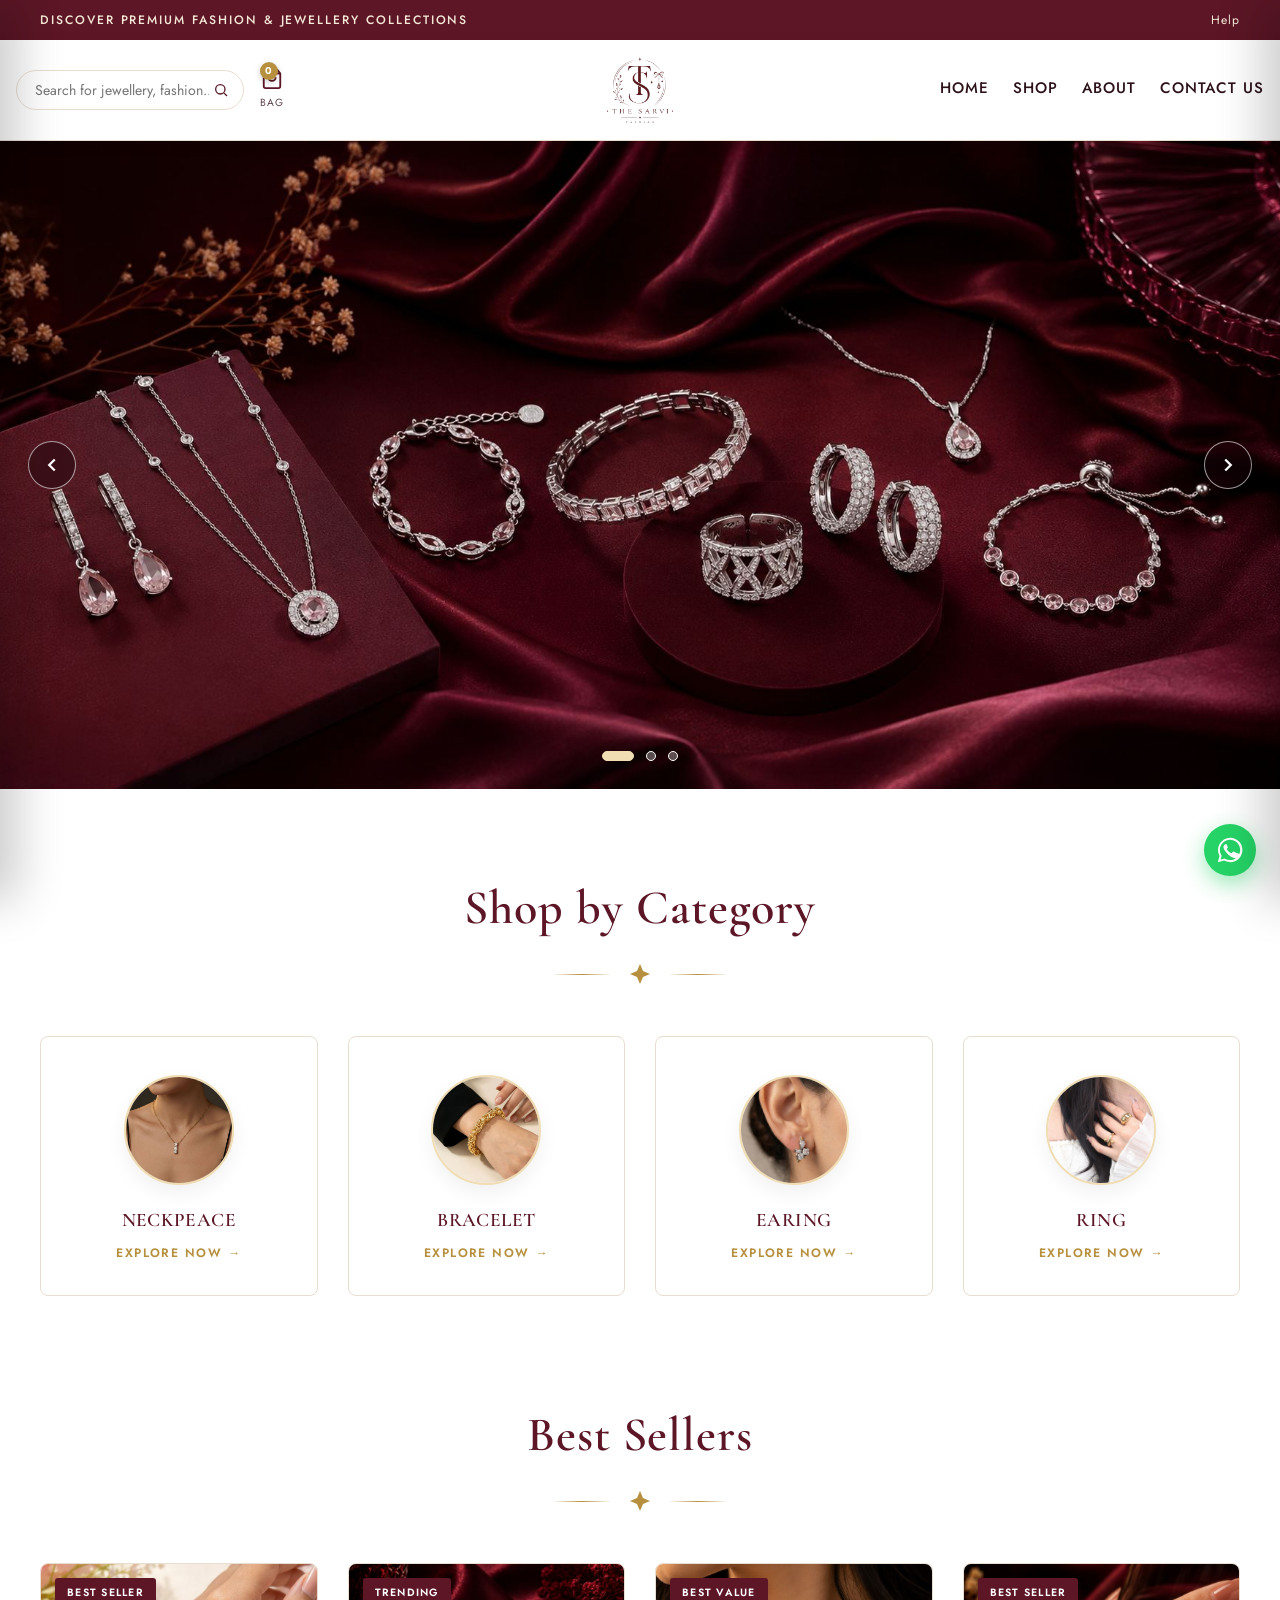
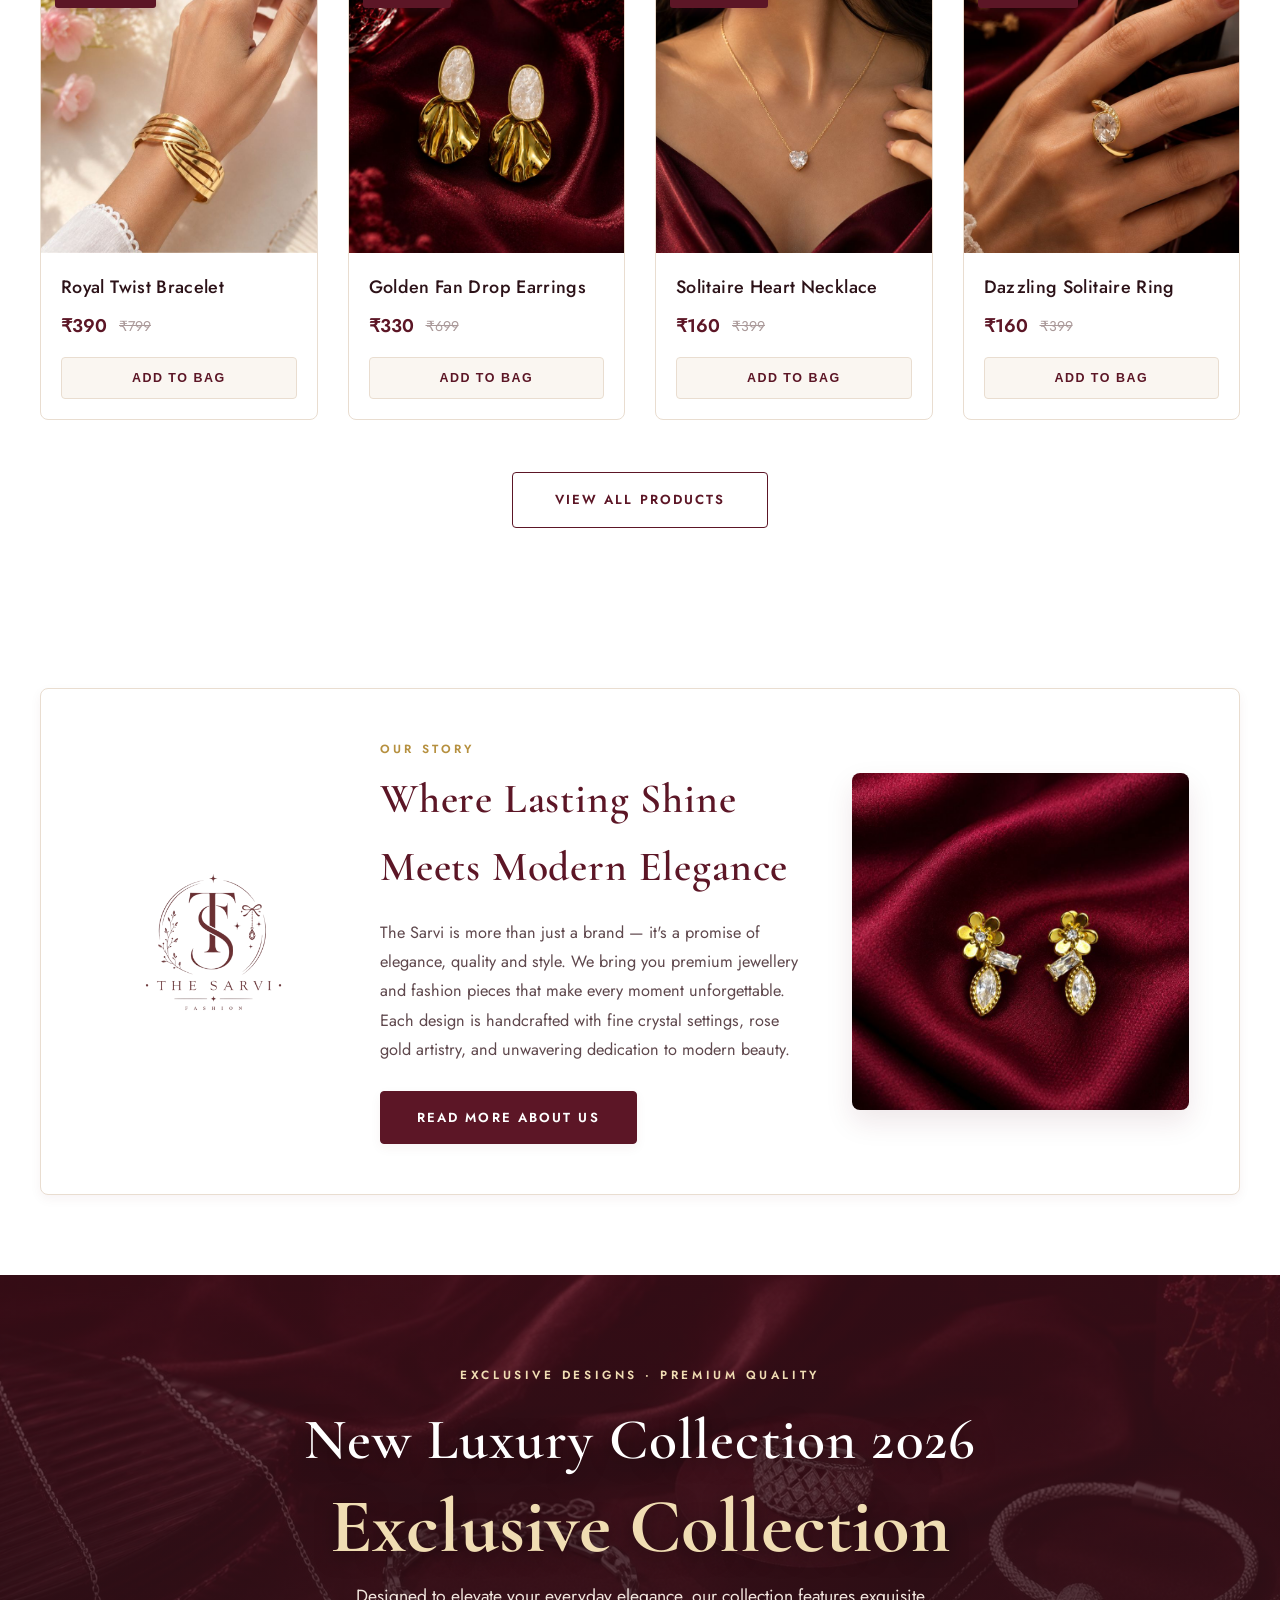
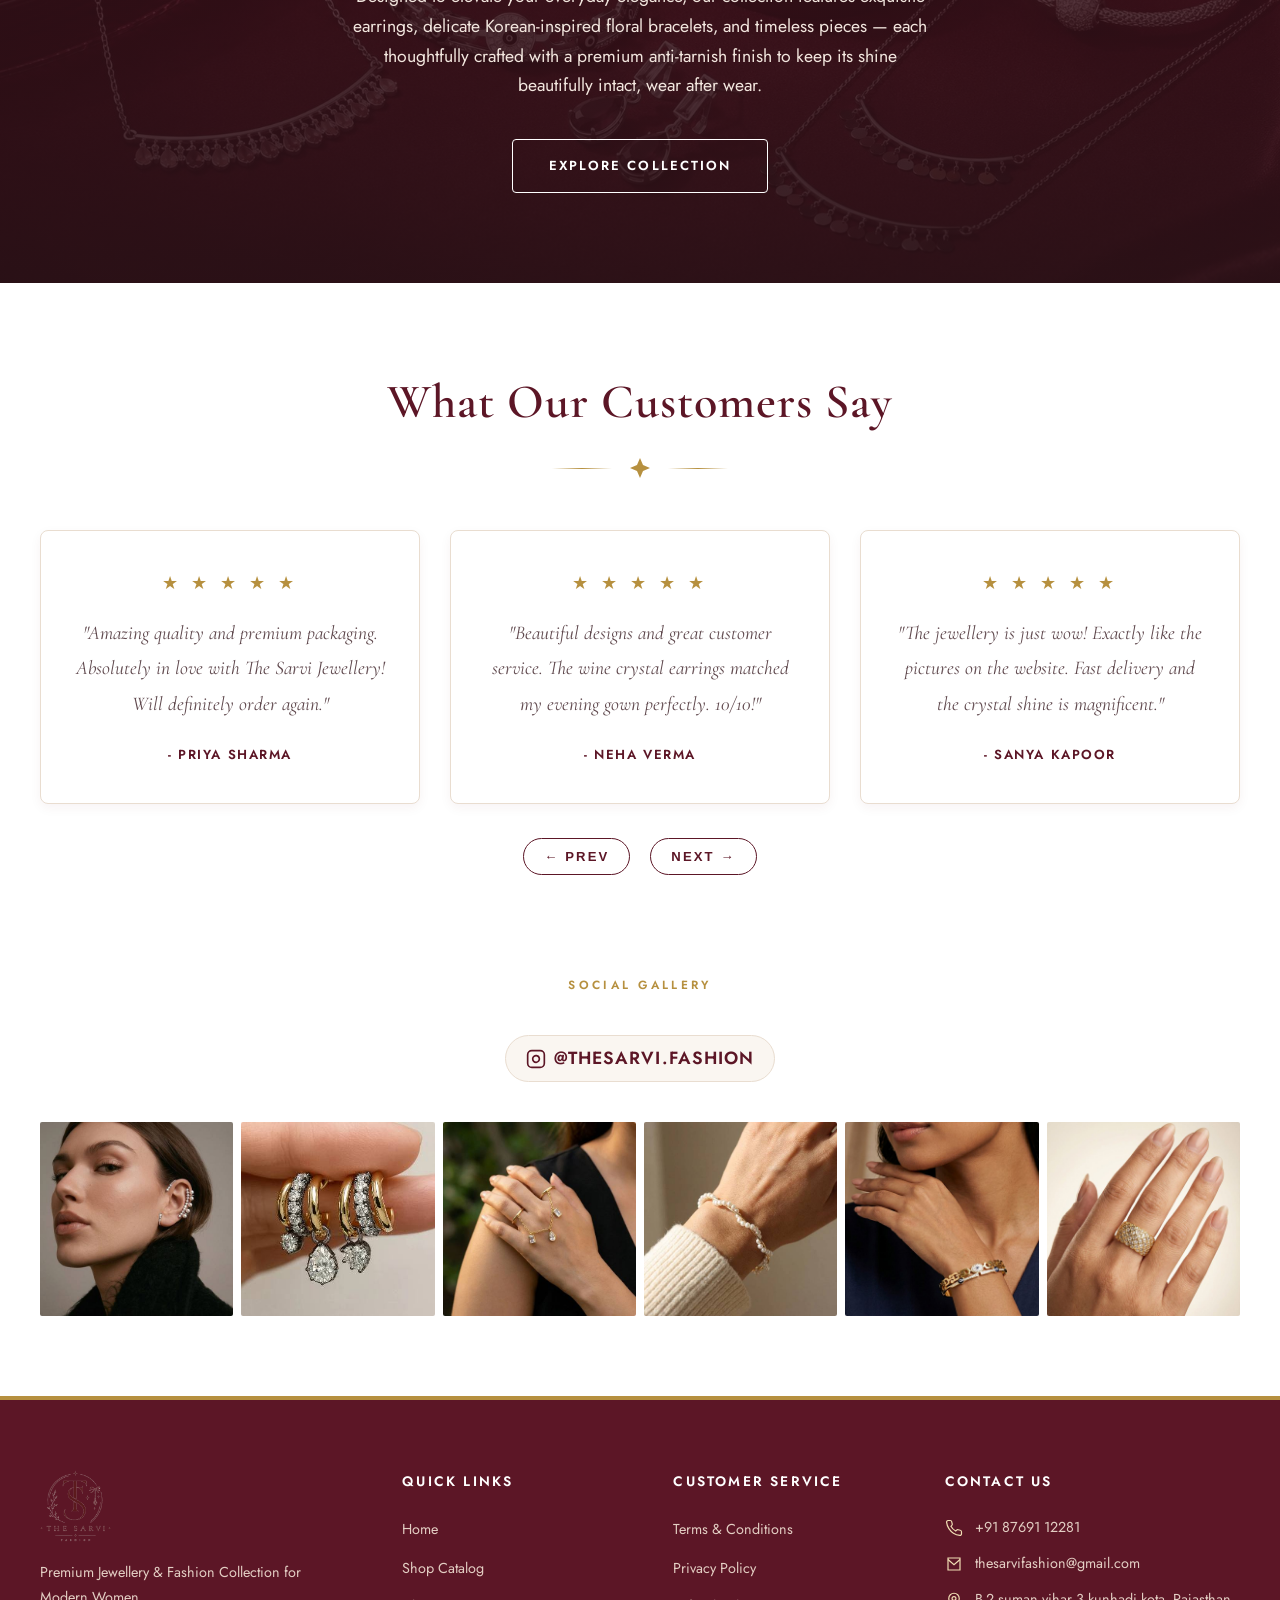
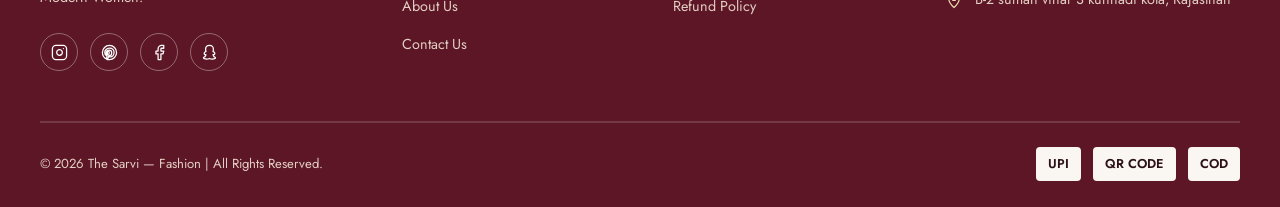
==== commit 4f65e36e: "Update full product catalog with 28 new client products from products-2" ====
--- a/index.html
+++ b/index.html
@@ -194,7 +194,7 @@
                     <a href="about.html" class="btn btn-fill">READ MORE ABOUT US</a>
                 </div>
                 <div class="story-photo">
-                    <img src="assets/images/products/prod-pearl-drop-earrings.jpg" alt="Jewellery Craftsmanship">
+                    <img src="assets/images/products-2/Floral Pearl Drop Earrings.jpg" alt="Jewellery Craftsmanship">
                 </div>
             </div>
         </div>
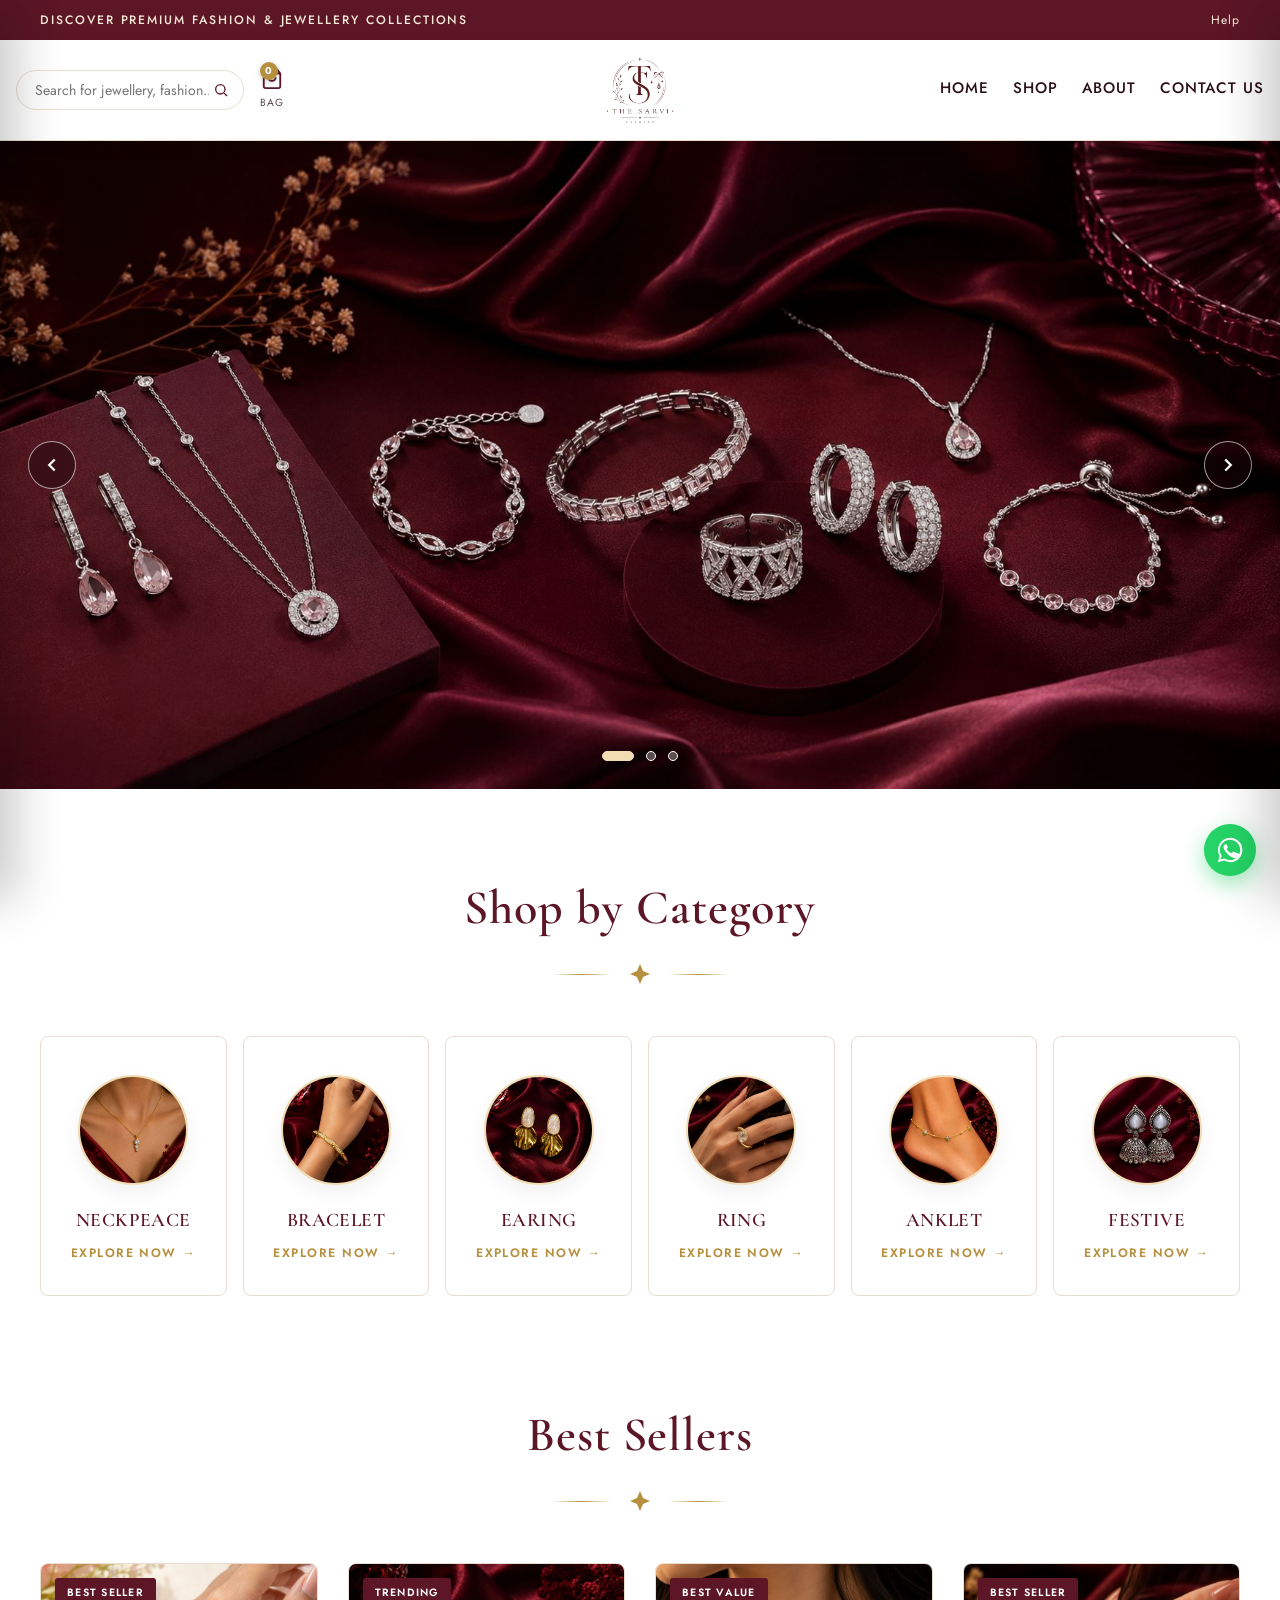
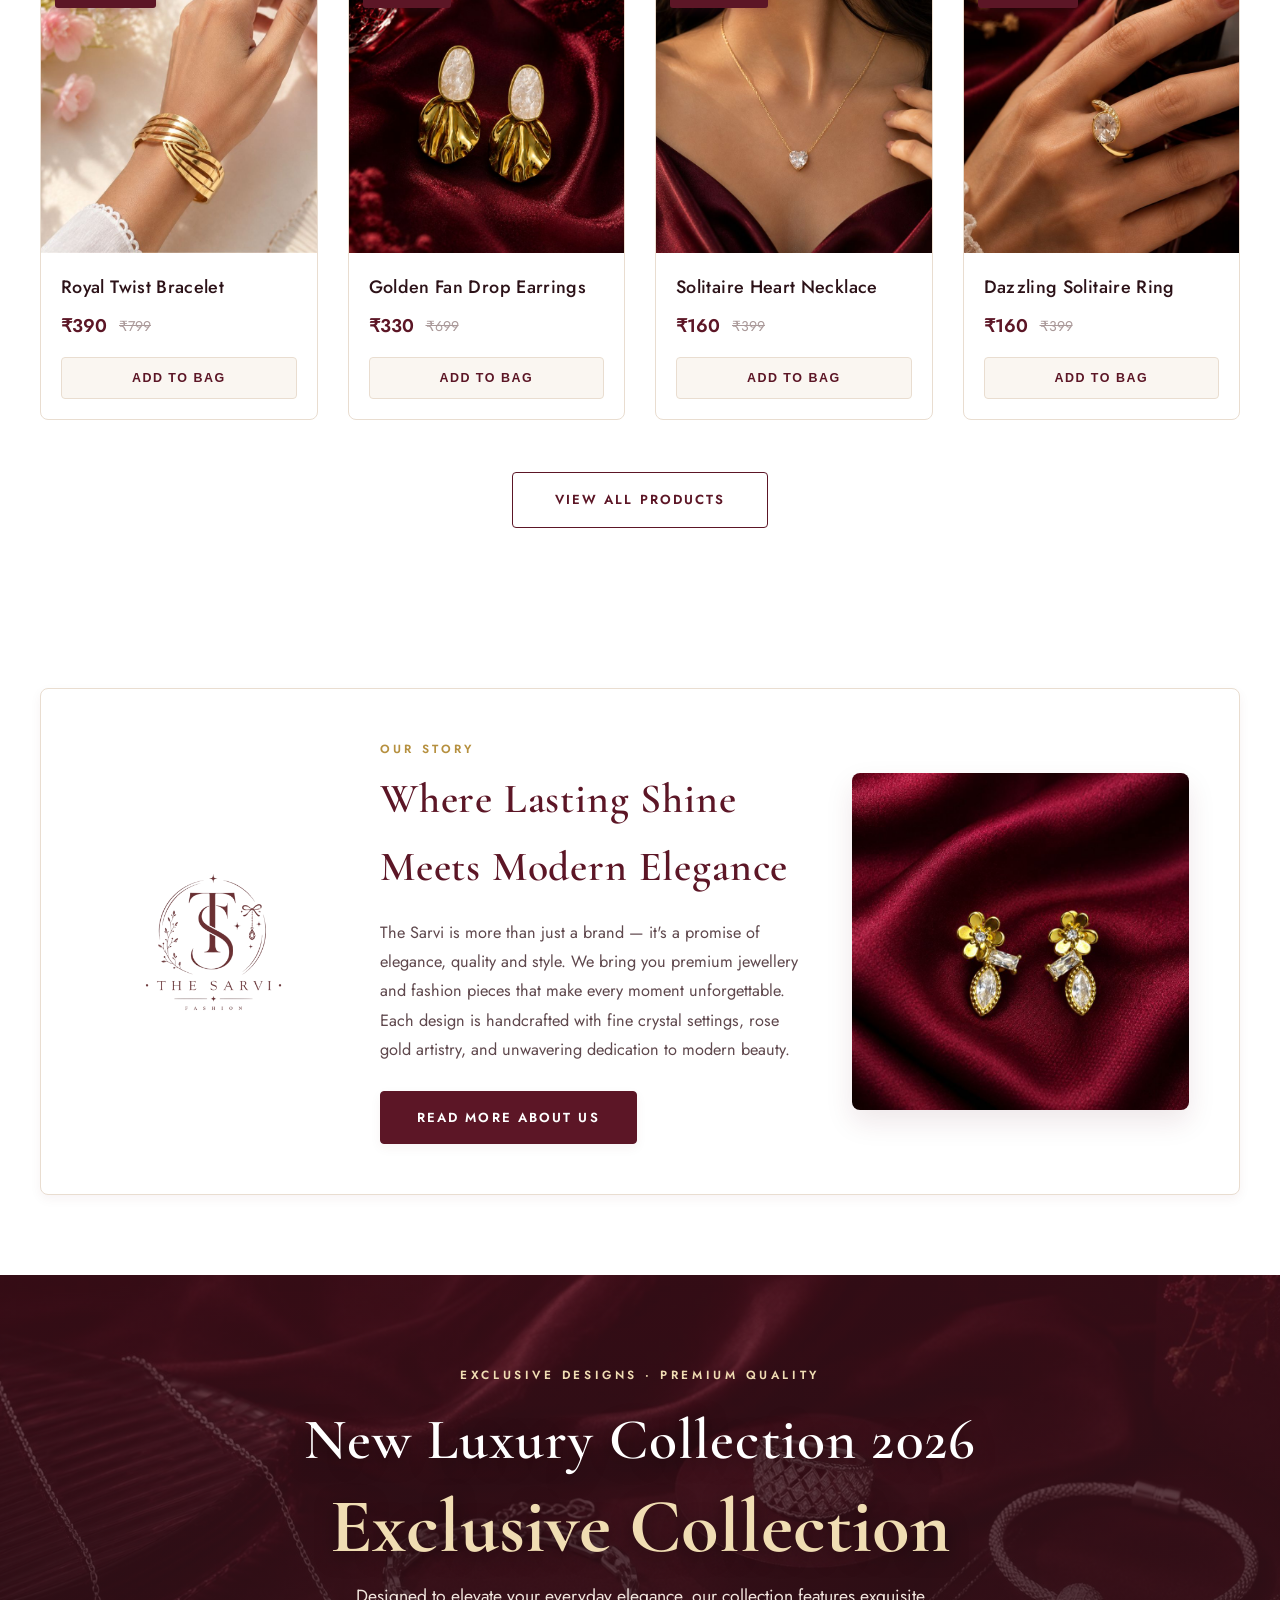
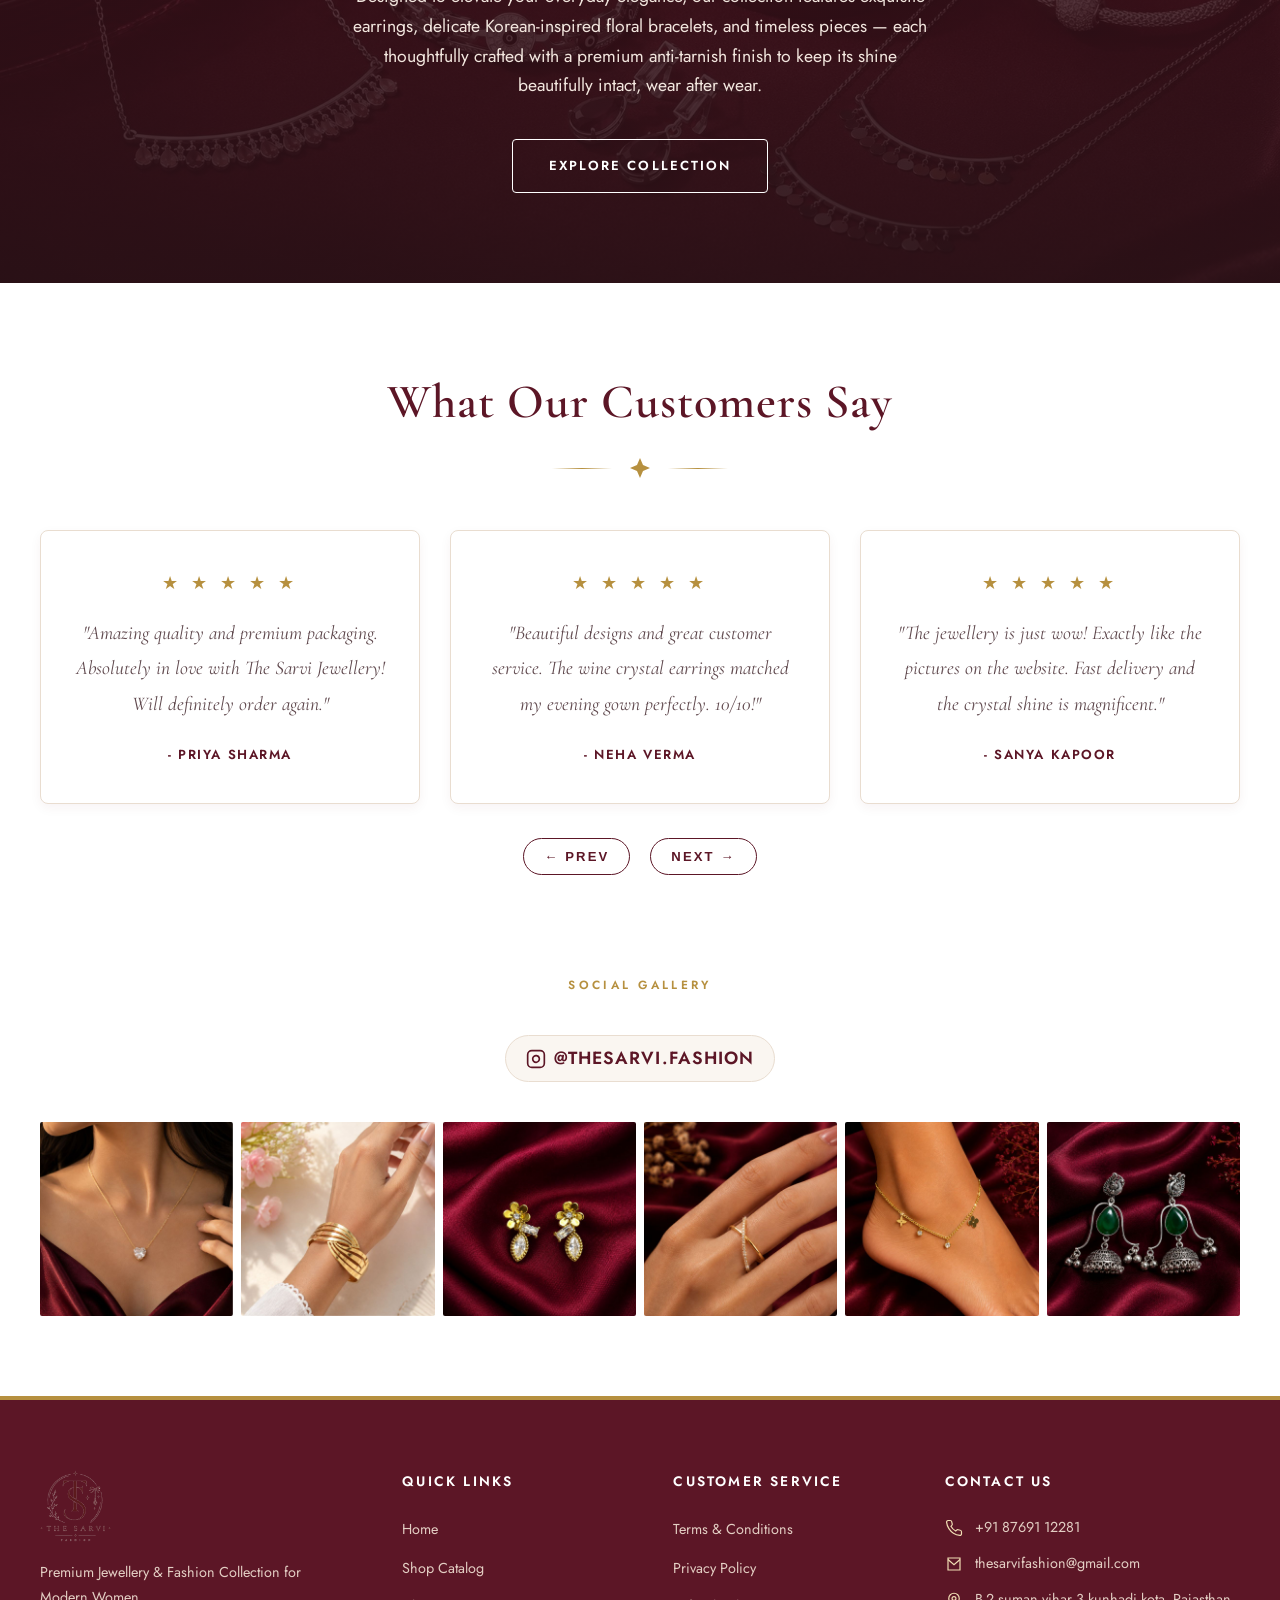
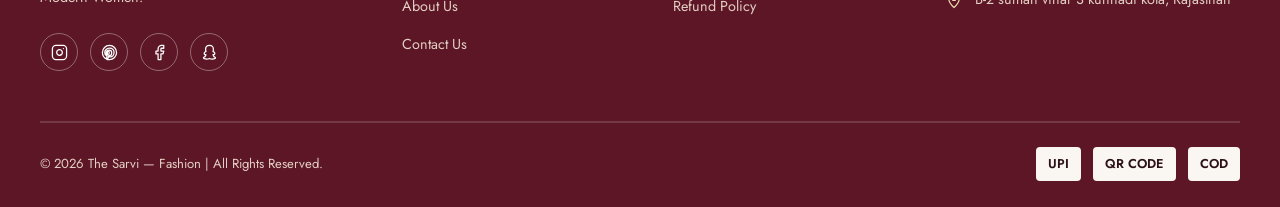
==== commit 210bd696: "Add 6 categories to homepage, update footer social gallery, add sitemap & robots.txt SEO, and clean " ====
--- a/index.html
+++ b/index.html
@@ -4,7 +4,15 @@
 <head>
     <meta charset="UTF-8">
     <meta name="viewport" content="width=device-width, initial-scale=1.0">
-    <title>The Sarvi Fashion | Premium Jewellery & Fashion Collection</title>
+    <title>The Sarvi Fashion | Premium Anti-Tarnish Jewellery Collection</title>
+    <meta name="description" content="Explore anti-tarnish premium jewellery by The Sarvi Fashion. Shop exquisite necklaces, Korean-inspired floral bracelets, statement earrings, rings, anklets, and festive jhumkas with nationwide shipping.">
+    <meta name="keywords" content="anti-tarnish jewellery, premium jewellery, Korean bracelets, festive jhumka earrings, crystal necklaces, gold plated rings, anklets, The Sarvi Fashion">
+    <link rel="canonical" href="https://thesarvi.com/">
+    <meta property="og:type" content="website">
+    <meta property="og:url" content="https://thesarvi.com/">
+    <meta property="og:title" content="The Sarvi Fashion | Premium Anti-Tarnish Jewellery Collection">
+    <meta property="og:description" content="Thoughtfully crafted anti-tarnish fine jewellery designed to elevate your everyday elegance. Wear after wear shine guaranteed.">
+    <meta property="og:image" content="https://thesarvi.com/assets/images/logo/brand-logo.png">
     <link rel="icon" type="image/png" href="assets/images/logo/brand-logo.png">
     <link rel="preconnect" href="https://fonts.googleapis.com">
     <link rel="preconnect" href="https://fonts.gstatic.com" crossorigin>
@@ -129,23 +137,33 @@
 
             <div class="cat-grid">
                 <a href="shop.html?category=neckpeace" class="cat-card">
-                    <div class="cat-icon"><img src="assets/images/categories/cat-jewellery.jpg" alt="Neckpeace"></div>
+                    <div class="cat-icon"><img src="assets/images/products-2/Crystal Bloom Necklace.jpg" alt="Neckpeace"></div>
                     <h4>NECKPEACE</h4>
                     <span>Explore Now &rarr;</span>
                 </a>
                 <a href="shop.html?category=bracelet" class="cat-card">
-                    <div class="cat-icon"><img src="assets/images/categories/cat-fashion.jpg" alt="Bracelet"></div>
+                    <div class="cat-icon"><img src="assets/images/products-2/Classic Gold Bracelet.jpg" alt="Bracelet"></div>
                     <h4>BRACELET</h4>
                     <span>Explore Now &rarr;</span>
                 </a>
                 <a href="shop.html?category=earing" class="cat-card">
-                    <div class="cat-icon"><img src="assets/images/categories/cat-korean.jpg" alt="Earing"></div>
+                    <div class="cat-icon"><img src="assets/images/products-2/Golden Fan Drop Earrings.jpg" alt="Earing"></div>
                     <h4>EARING</h4>
                     <span>Explore Now &rarr;</span>
                 </a>
                 <a href="shop.html?category=ring" class="cat-card">
-                    <div class="cat-icon"><img src="assets/images/categories/cat-giftsets.jpg" alt="Ring"></div>
+                    <div class="cat-icon"><img src="assets/images/products-2/Dazzling Solitaire Ring.jpg" alt="Ring"></div>
                     <h4>RING</h4>
+                    <span>Explore Now &rarr;</span>
+                </a>
+                <a href="shop.html?category=anklet" class="cat-card">
+                    <div class="cat-icon"><img src="assets/images/products-2/Floral Crystal Anklet.jpg" alt="Anklet"></div>
+                    <h4>ANKLET</h4>
+                    <span>Explore Now &rarr;</span>
+                </a>
+                <a href="shop.html?category=festive" class="cat-card">
+                    <div class="cat-icon"><img src="assets/images/products-2/Royal Silver Jhumka Earrings.jpg" alt="Festive Jewellery"></div>
+                    <h4>FESTIVE</h4>
                     <span>Explore Now &rarr;</span>
                 </a>
             </div>
@@ -281,43 +299,43 @@
             </div>
 
             <div class="insta-grid">
-                <a href="https://www.instagram.com/thesarvifashion" target="_blank" rel="noopener">
-                    <img src="assets/images/instagram/insta-1.jpg" alt="Instagram Post 1">
+                <a href="shop.html?category=neckpeace" title="Neckpeace Category">
+                    <img src="assets/images/products-2/Solitaire Heart Necklace.jpg" alt="Neckpeace Collection">
                     <span class="insta-ico"><svg viewBox="0 0 24 24" fill="none" stroke="currentColor" stroke-width="2">
                             <rect x="2" y="2" width="20" height="20" rx="5" />
                             <circle cx="12" cy="12" r="4" />
                         </svg></span>
                 </a>
-                <a href="https://www.instagram.com/thesarvifashion" target="_blank" rel="noopener">
-                    <img src="assets/images/instagram/insta-2.jpg" alt="Instagram Post 2">
+                <a href="shop.html?category=bracelet" title="Bracelet Category">
+                    <img src="assets/images/products-2/Royal Twist Bracelet.jpg" alt="Bracelet Collection">
                     <span class="insta-ico"><svg viewBox="0 0 24 24" fill="none" stroke="currentColor" stroke-width="2">
                             <rect x="2" y="2" width="20" height="20" rx="5" />
                             <circle cx="12" cy="12" r="4" />
                         </svg></span>
                 </a>
-                <a href="https://www.instagram.com/thesarvifashion" target="_blank" rel="noopener">
-                    <img src="assets/images/instagram/insta-3.jpg" alt="Instagram Post 3">
+                <a href="shop.html?category=earing" title="Earing Category">
+                    <img src="assets/images/products-2/Floral Pearl Drop Earrings.jpg" alt="Earrings Collection">
                     <span class="insta-ico"><svg viewBox="0 0 24 24" fill="none" stroke="currentColor" stroke-width="2">
                             <rect x="2" y="2" width="20" height="20" rx="5" />
                             <circle cx="12" cy="12" r="4" />
                         </svg></span>
                 </a>
-                <a href="https://www.instagram.com/thesarvifashion" target="_blank" rel="noopener">
-                    <img src="assets/images/instagram/insta-4.jpg" alt="Instagram Post 4">
+                <a href="shop.html?category=ring" title="Ring Category">
+                    <img src="assets/images/products-2/Infinity Line Ring.jpg" alt="Rings Collection">
                     <span class="insta-ico"><svg viewBox="0 0 24 24" fill="none" stroke="currentColor" stroke-width="2">
                             <rect x="2" y="2" width="20" height="20" rx="5" />
                             <circle cx="12" cy="12" r="4" />
                         </svg></span>
                 </a>
-                <a href="https://www.instagram.com/thesarvifashion" target="_blank" rel="noopener">
-                    <img src="assets/images/instagram/insta-5.jpg" alt="Instagram Post 5">
+                <a href="shop.html?category=anklet" title="Anklet Category">
+                    <img src="assets/images/products-2/Delicate Charm Anklet.jpg" alt="Anklets Collection">
                     <span class="insta-ico"><svg viewBox="0 0 24 24" fill="none" stroke="currentColor" stroke-width="2">
                             <rect x="2" y="2" width="20" height="20" rx="5" />
                             <circle cx="12" cy="12" r="4" />
                         </svg></span>
                 </a>
-                <a href="https://www.instagram.com/thesarvifashion" target="_blank" rel="noopener">
-                    <img src="assets/images/instagram/insta-6.jpg" alt="Instagram Post 6">
+                <a href="shop.html?category=festive" title="Festive Jewellery Category">
+                    <img src="assets/images/products-2/Emerald Jhumka Earrings.jpg" alt="Festive Jewellery Collection">
                     <span class="insta-ico"><svg viewBox="0 0 24 24" fill="none" stroke="currentColor" stroke-width="2">
                             <rect x="2" y="2" width="20" height="20" rx="5" />
                             <circle cx="12" cy="12" r="4" />
--- a/assets/css/style.css
+++ b/assets/css/style.css
@@ -633,8 +633,8 @@
 /* Shop by Category Grid (Soft Micro-Animations) */
 .cat-grid {
     display: grid;
-    grid-template-columns: repeat(4, 1fr);
-    gap: 30px;
+    grid-template-columns: repeat(6, 1fr);
+    gap: 16px;
 }
 
 .cat-card {
@@ -1834,8 +1834,8 @@
 
 @media (max-width: 1100px) {
     .cat-grid {
-        grid-template-columns: repeat(2, 1fr);
-        gap: 24px;
+        grid-template-columns: repeat(3, 1fr);
+        gap: 16px;
     }
 
     .prod-grid {
@@ -1948,8 +1948,8 @@
 
     /* Stack products & categories 1 card per row on mobile */
     .cat-grid {
-        grid-template-columns: 1fr;
-        gap: 16px;
+        grid-template-columns: repeat(2, 1fr);
+        gap: 12px;
     }
 
     .cat-card {
